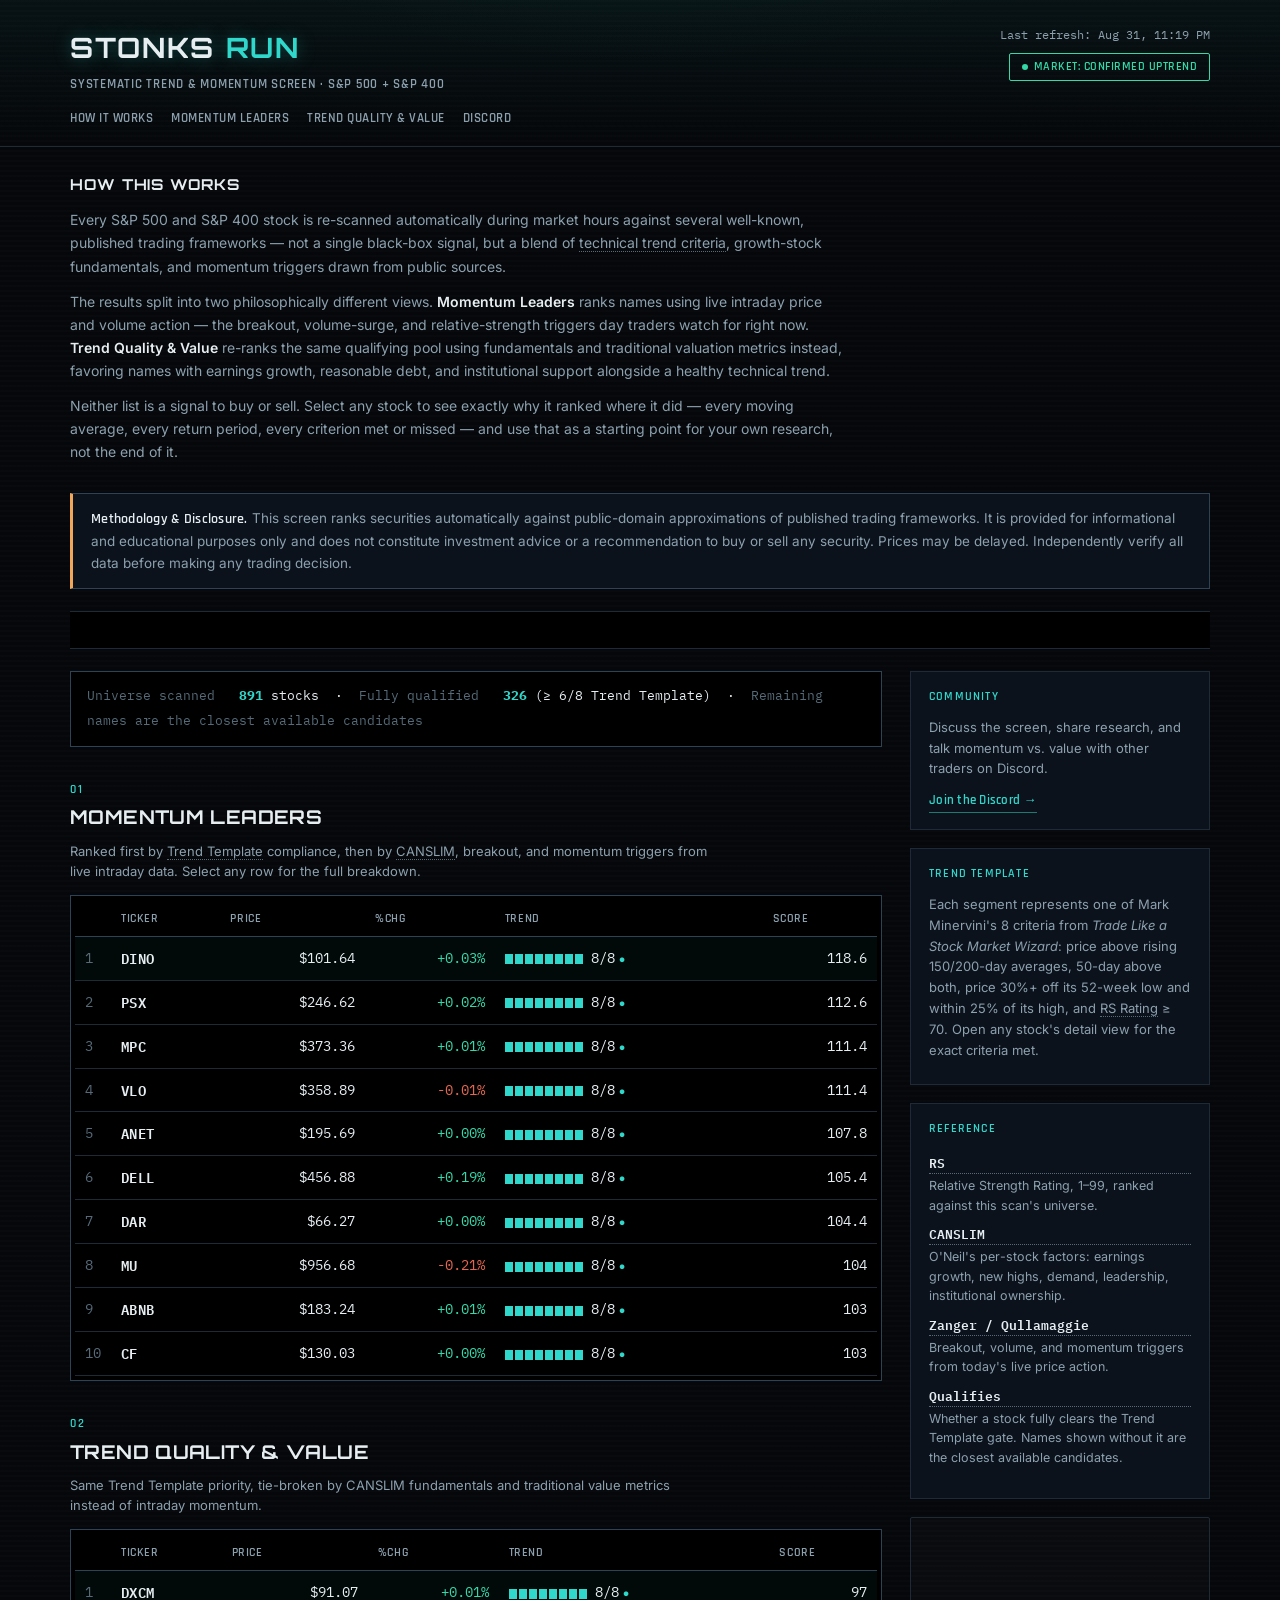
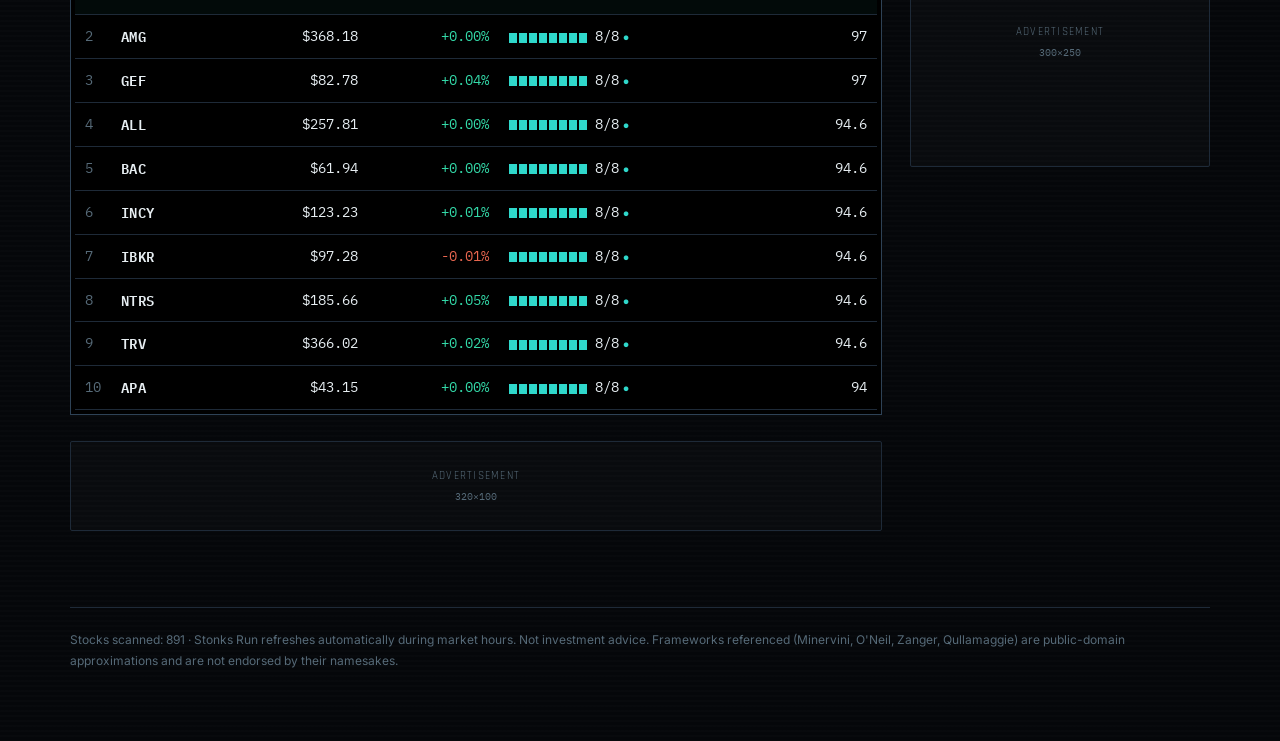
==== docs/index.html @ 8e867183 "Add Discord links, fix silent scan failures" ====
<!doctype html>
<html lang="en">
<head>
<meta charset="utf-8">
<meta name="viewport" content="width=device-width, initial-scale=1">
<title>Stonks Run -- Systematic Momentum &amp; Trend Screen</title>
<meta name="description" content="Stonks Run screens the S&P 500 and S&P 400 against Minervini's Trend Template, O'Neil's CANSLIM, and momentum criteria from Zanger and Qullamaggie, refreshed automatically during market hours.">
<link rel="preconnect" href="https://fonts.googleapis.com">
<link rel="preconnect" href="https://fonts.gstatic.com" crossorigin>
<link href="https://fonts.googleapis.com/css2?family=Orbitron:wght@500;700&family=Rajdhani:wght@500;600;700&family=IBM+Plex+Mono:wght@400;500;600&family=Inter:wght@400;500;600&display=swap" rel="stylesheet">
<script async src="https://pagead2.googlesyndication.com/pagead/js/adsbygoogle.js?client=ca-pub-2712411276486762"
     crossorigin="anonymous"></script>
<style>
  :root {
    --bg: #05070A;
    --bg-panel: #0B121C;
    --bg-inset: #000000;
    --hairline: #1E2A38;
    --hairline-bright: #2E4256;

    --teal: #2FD8CB;
    --teal-dim: #1B7A72;
    --amber: #F2A65A;
    --amber-dim: #8C5E2E;
    --magenta: #E8497A;

    --text: #E7EEF2;
    --text-dim: #8CA0AE;
    --text-faint: #566A78;

    --gain: #33D9A8;
    --loss: #E8664F;

    --font-display: 'Orbitron', sans-serif;
    --font-label: 'Rajdhani', sans-serif;
    --font-mono: 'IBM Plex Mono', 'Courier New', monospace;
    --font-body: 'Inter', -apple-system, sans-serif;
  }

  * { box-sizing: border-box; }
  body {
    margin: 0; padding: 0 0 60px;
    background:
      repeating-linear-gradient(180deg, rgba(255,255,255,0.012) 0 2px, transparent 2px 5px),
      radial-gradient(ellipse 900px 500px at 50% -10%, rgba(47,216,203,0.09), transparent 60%),
      var(--bg);
    color: var(--text);
    font-family: var(--font-body);
    font-size: 15px;
    line-height: 1.55;
  }
  a { color: var(--teal); }
  .wrap { max-width: 1180px; margin: 0 auto; padding: 0 20px; }

  /* ---------- tooltip system: hover OR keyboard focus ---------- */
  [data-tip] { cursor: help; position: relative; border-bottom: 1px dotted var(--text-faint); }
  [data-tip]:hover, [data-tip]:focus { outline: none; }
  [data-tip]:hover::after, [data-tip]:focus::after {
    content: attr(data-tip);
    position: absolute; bottom: calc(100% + 9px); left: 50%; transform: translateX(-50%);
    background: #000; border: 1px solid var(--teal); color: var(--text);
    padding: 9px 11px; font-family: var(--font-body); font-size: 12.5px; font-weight: 400;
    line-height: 1.45; white-space: normal; width: max-content; max-width: 250px;
    z-index: 80; box-shadow: 0 6px 18px rgba(0,0,0,0.55); text-align: left;
  }
  [data-tip]:hover::before, [data-tip]:focus::before {
    content: ""; position: absolute; bottom: calc(100% + 4px); left: 50%; transform: translateX(-50%);
    border: 5px solid transparent; border-top-color: var(--teal); z-index: 80;
  }
  th[data-tip] { text-decoration: none; }
  @media (max-width: 560px) {
    [data-tip]:hover::after, [data-tip]:focus::after { max-width: 200px; font-size: 12px; }
  }

  /* ---------- HUD corner-bracket panel utility ---------- */
  .bracket { position: relative; }
  .bracket::before, .bracket::after {
    content: ""; position: absolute; width: 10px; height: 10px;
    border-color: var(--teal); border-style: solid; opacity: 0.7;
  }
  .bracket::before { top: -1px; left: -1px; border-width: 1.5px 0 0 1.5px; }
  .bracket::after { top: -1px; right: -1px; border-width: 1.5px 1.5px 0 0; }

  /* ---------- masthead ---------- */
  header.masthead {
    border-bottom: 1px solid var(--hairline);
    background: linear-gradient(180deg, rgba(47,216,203,0.05), transparent);
    padding: 26px 0 18px;
  }
  .masthead-inner { display: flex; align-items: flex-start; justify-content: space-between; gap: 24px; flex-wrap: wrap; }
  .wordmark {
    font-family: var(--font-display); font-weight: 700; font-size: 28px;
    letter-spacing: 0.06em; color: var(--text); margin: 0; text-transform: uppercase;
    text-shadow: 0 0 18px rgba(47,216,203,0.35);
  }
  .wordmark span { color: var(--teal); }
  .tagline {
    font-family: var(--font-label); font-weight: 600; font-size: 12.5px; letter-spacing: 0.06em;
    text-transform: uppercase; color: var(--text-dim); margin-top: 6px;
  }
  .masthead-meta { text-align: right; font-family: var(--font-mono); font-size: 12px; color: var(--text-dim); }
  .status-pill {
    display: inline-flex; align-items: center; gap: 6px; margin-top: 8px; padding: 4px 12px;
    border-radius: 2px; font-family: var(--font-label); font-weight: 600;
    font-size: 12px; letter-spacing: 0.04em; text-transform: uppercase; border: 1px solid currentColor;
  }
  .status-pill .dot { width: 6px; height: 6px; border-radius: 50%; background: currentColor; }
  .status-up .dot { animation: pulse 2s ease-in-out infinite; }
  @keyframes pulse { 0%, 100% { opacity: 1; } 50% { opacity: 0.35; } }
  @media (prefers-reduced-motion: reduce) { .status-up .dot { animation: none; } }
  .status-up { color: var(--gain); }
  .status-mixed { color: var(--amber); }
  .status-down { color: var(--loss); }
  .status-unknown { color: var(--text-faint); }
  @media (max-width: 640px) { .masthead-inner { flex-direction: column; } .masthead-meta { text-align: left; } }

  /* ---------- in-page nav ---------- */
  .quicknav {
    display: flex; gap: 18px; flex-wrap: wrap; margin-top: 14px;
    font-family: var(--font-label); font-size: 12.5px; font-weight: 600;
    letter-spacing: 0.04em; text-transform: uppercase;
  }
  .quicknav a { color: var(--text-dim); text-decoration: none; }
  .quicknav a:hover { color: var(--teal); }

  /* ---------- intro / how-this-works ---------- */
  .intro { margin: 26px 0 30px; }
  .intro h2 {
    font-family: var(--font-display); font-weight: 700; font-size: 15px; letter-spacing: 0.06em;
    text-transform: uppercase; color: var(--text); margin: 0 0 12px;
  }
  .intro p { font-size: 14px; color: var(--text-dim); line-height: 1.65; margin: 0 0 12px; max-width: 780px; }
  .intro p:last-child { margin-bottom: 0; }
  .intro strong { color: var(--text); font-weight: 600; }

  /* ---------- disclosure notice ---------- */
  .notice {
    border: 1px solid var(--hairline-bright); border-left: 3px solid var(--amber);
    background: var(--bg-panel); padding: 14px 18px; margin: 22px 0;
    font-size: 13.5px; color: var(--text-dim); line-height: 1.6;
  }
  .notice strong { color: var(--text); font-family: var(--font-label); font-weight: 600; letter-spacing: 0.02em; }

  /* ---------- market ticker strip ---------- */
  .ticker-strip {
    background: var(--bg-inset); border-top: 1px solid var(--hairline); border-bottom: 1px solid var(--hairline);
    font-family: var(--font-mono); font-size: 13px; color: var(--text-dim);
    padding: 8px 0; overflow: hidden; white-space: nowrap; margin-bottom: 22px;
  }
  .ticker-strip .tt-track { display: inline-block; padding-left: 100%; animation: tt-scroll 36s linear infinite; }
  @keyframes tt-scroll { from { transform: translateX(0); } to { transform: translateX(-100%); } }
  @media (prefers-reduced-motion: reduce) { .ticker-strip .tt-track { animation: none; padding-left: 20px; } }

  /* ---------- ad slots: subdued, AdSense-friendly ---------- */
  .ad-slot {
    border: 1px solid var(--hairline); border-radius: 2px;
    background: rgba(255,255,255,0.015);
    display: flex; align-items: center; justify-content: center; flex-direction: column;
    font-family: var(--font-label); font-size: 10.5px; letter-spacing: 0.12em; text-transform: uppercase;
    color: var(--text-faint); margin: 0 auto;
  }
  .ad-slot span.dim { font-family: var(--font-mono); font-size: 10px; margin-top: 5px; letter-spacing: 0; text-transform: none; }
  .ad-leaderboard { width: 100%; max-width: 728px; height: 90px; margin: 0 auto 22px; }
  .ad-inline { width: 100%; height: 90px; margin: 26px 0; }
  .ad-rect { width: 100%; max-width: 300px; height: 250px; margin: 0 auto; }

  /* ---------- layout ---------- */
  .layout { display: grid; grid-template-columns: 1fr 300px; gap: 28px; padding-bottom: 50px; align-items: start; }
  @media (max-width: 880px) { .layout { grid-template-columns: 1fr; } }
  aside.rail { display: flex; flex-direction: column; gap: 18px; }
  @media (max-width: 880px) { aside.rail { flex-direction: row; flex-wrap: wrap; } aside.rail > * { flex: 1 1 260px; } }

  /* ---------- scan summary readout ---------- */
  #scan-summary {
    background: var(--bg-inset); border: 1px solid var(--hairline-bright);
    color: var(--text); font-family: var(--font-mono); font-size: 13px; line-height: 1.9;
    padding: 12px 16px; margin-bottom: 8px;
  }
  #scan-summary strong { color: var(--teal); }
  #scan-summary .label { color: var(--text-faint); }

  /* ---------- section headers ---------- */
  .section-head { margin: 34px 0 4px; }
  .section-eyebrow {
    font-family: var(--font-label); font-size: 12px; font-weight: 600; letter-spacing: 0.14em;
    color: var(--teal); text-transform: uppercase; margin: 0 0 4px;
  }
  .section-title {
    font-family: var(--font-display); font-weight: 700; font-size: 19px; margin: 0;
    letter-spacing: 0.02em; text-transform: uppercase;
  }
  .section-sub { font-size: 13px; color: var(--text-dim); margin: 8px 0 0; max-width: 640px; }

  /* ---------- data table ---------- */
  .term-screen {
    background: var(--bg-inset); border: 1px solid var(--hairline-bright);
    padding: 4px; margin-top: 14px; overflow-x: auto;
  }
  table.ledger { width: 100%; border-collapse: collapse; font-family: var(--font-mono); font-size: 13.5px; color: var(--text); min-width: 440px; }
  table.ledger thead th {
    text-align: left; font-family: var(--font-label); font-weight: 600; font-size: 11.5px; text-transform: uppercase;
    letter-spacing: 0.05em; color: var(--text-dim); border-bottom: 1px solid var(--hairline-bright);
    padding: 10px 10px 8px;
  }
  table.ledger thead th[data-tip] { border-bottom-color: var(--hairline-bright); }
  table.ledger tbody tr { border-bottom: 1px solid var(--hairline); cursor: pointer; }
  table.ledger tbody tr:hover, table.ledger tbody tr:focus-visible { background: rgba(47,216,203,0.06); }
  table.ledger tbody tr[data-idx="0"] { background: rgba(47,216,203,0.045); }
  table.ledger td { padding: 11px 10px; }
  td.num, th.num { text-align: right; }
  td.rank { color: var(--text-faint); width: 24px; }
  td.ticker { font-weight: 600; color: var(--text); letter-spacing: 0.02em; }
  .chg-pos { color: var(--gain); }
  .chg-neg { color: var(--loss); }
  .qual-flag { color: var(--teal); font-size: 11px; margin-left: 4px; }
  @media (max-width: 600px) {
    table.ledger { font-size: 12.5px; min-width: 0; }
    table.ledger td { padding: 9px 6px; }
    table.ledger thead th { font-size: 10px; padding: 8px 6px 6px; }
  }

  /* Trend Template indicator -> segmented bar */
  .trend-bar { display: inline-flex; gap: 2px; vertical-align: middle; }
  .seg { width: 8px; height: 10px; background: var(--hairline-bright); }
  .seg.on { background: var(--teal); }

  .state-msg {
    padding: 34px 16px; text-align: center; color: var(--text-dim);
    font-family: var(--font-mono); font-size: 13.5px;
  }
  .state-msg strong { display: block; color: var(--text); font-family: var(--font-label); font-size: 15px; margin-bottom: 8px; letter-spacing: 0.04em; text-transform: uppercase; }

  /* ---------- rail cards ---------- */
  .rail-card { background: var(--bg-panel); border: 1px solid var(--hairline); padding: 16px 18px; }
  .rail-card h3 {
    font-family: var(--font-label); font-size: 12px; font-weight: 600; letter-spacing: 0.1em;
    text-transform: uppercase; margin: 0 0 10px; color: var(--teal);
  }
  .rail-card p { font-size: 13px; margin: 0 0 8px; line-height: 1.6; color: var(--text-dim); }
  .discord-link {
    display: inline-block; font-family: var(--font-label); font-weight: 600; font-size: 13px;
    letter-spacing: 0.02em; color: var(--teal); text-decoration: none;
    border-bottom: 1px solid var(--teal-dim); padding-bottom: 2px;
  }
  .discord-link:hover { border-bottom-color: var(--teal); }
  .glossary dt { font-family: var(--font-mono); font-weight: 600; font-size: 12.5px; margin-top: 10px; color: var(--text); }
  .glossary dd { margin: 2px 0 0; font-size: 12.5px; color: var(--text-dim); }

  footer {
    border-top: 1px solid var(--hairline); padding: 22px 0 10px;
    font-size: 12px; color: var(--text-faint); line-height: 1.7;
  }

  /* ---------- drill-down detail modal ---------- */
  .modal-overlay {
    position: fixed; inset: 0; background: rgba(2,3,6,0.85);
    display: flex; align-items: center; justify-content: center;
    padding: 16px; z-index: 200;
  }
  .modal-overlay[hidden] { display: none; }
  .modal-box {
    background: var(--bg-panel); border: 1px solid var(--teal);
    max-width: 600px; width: 100%; max-height: 88vh; overflow-y: auto;
    padding: 22px; position: relative; box-shadow: 0 0 40px rgba(47,216,203,0.14);
  }
  @media (max-width: 560px) { .modal-box { max-height: 92vh; padding: 18px 15px; } }
  .modal-close {
    position: absolute; top: 12px; right: 12px; width: 30px; height: 30px;
    background: transparent; color: var(--text-dim); border: 1px solid var(--hairline-bright);
    font-family: var(--font-mono); font-size: 14px; cursor: pointer; line-height: 1;
  }
  .modal-close:hover { color: var(--teal); border-color: var(--teal); }
  .modal-ticker { font-family: var(--font-display); font-weight: 700; font-size: 24px; letter-spacing: 0.03em; margin: 0 0 6px; padding-right: 40px; }
  .modal-price-row { font-family: var(--font-mono); font-size: 16px; margin-bottom: 4px; }
  .modal-score-row { font-family: var(--font-mono); font-size: 12.5px; color: var(--text-dim); margin-bottom: 6px; }
  .modal-group-title {
    font-family: var(--font-label); font-size: 13px; font-weight: 700; color: var(--text);
    text-transform: uppercase; letter-spacing: 0.06em; margin: 22px 0 4px;
    padding-bottom: 6px; border-bottom: 1px solid var(--teal);
  }
  .modal-group-title:first-of-type { margin-top: 14px; }
  .modal-group-sub { font-size: 12px; color: var(--text-faint); margin: 0 0 10px; }
  .modal-subsection-title {
    font-family: var(--font-label); font-size: 11px; font-weight: 600; color: var(--text-dim);
    text-transform: uppercase; letter-spacing: 0.06em; margin: 12px 0 6px;
  }
  .modal-subsection-title:first-of-type { margin-top: 2px; }

  /* 52-week range visual */
  .range-wrap { margin: 6px 0 14px; }
  .range-track { position: relative; height: 6px; background: var(--hairline-bright); border-radius: 3px; }
  .range-fill { position: absolute; left: 0; top: 0; bottom: 0; background: var(--teal-dim); border-radius: 3px; }
  .range-marker {
    position: absolute; top: 50%; width: 10px; height: 10px; border-radius: 50%;
    background: var(--teal); border: 2px solid var(--bg-panel); transform: translate(-50%, -50%);
    box-shadow: 0 0 6px var(--teal);
  }
  .range-labels { display: flex; justify-content: space-between; font-family: var(--font-mono); font-size: 11px; color: var(--text-faint); margin-top: 6px; }
  .range-labels strong { color: var(--text-dim); font-weight: 500; }

  .metric-grid {
    display: grid; grid-template-columns: repeat(3, 1fr); gap: 1px;
    background: var(--hairline); border: 1px solid var(--hairline);
  }
  @media (max-width: 480px) { .metric-grid { grid-template-columns: repeat(2, 1fr); } }
  .metric-cell { background: var(--bg-inset); padding: 8px 10px; }
  .metric-cell .m-label { font-family: var(--font-label); font-size: 10px; letter-spacing: 0.04em; text-transform: uppercase; color: var(--text-faint); }
  .metric-cell .m-value { font-family: var(--font-mono); font-size: 13.5px; color: var(--text); margin-top: 2px; }

  .checklist { list-style: none; margin: 0; padding: 0; }
  .checklist li { padding: 6px 0; font-size: 13.5px; display: flex; gap: 9px; align-items: flex-start; border-bottom: 1px solid var(--hairline); }
  .checklist li:last-child { border-bottom: none; }
  .check-yes { color: var(--gain); font-family: var(--font-mono); }
  .check-no { color: var(--text-faint); font-family: var(--font-mono); }
  .checklist li.unmet { color: var(--text-faint); }

  .signal-list { list-style: none; margin: 0; padding: 0; }
  .signal-list li { padding: 5px 0 5px 16px; font-size: 13px; position: relative; color: var(--text); }
  .signal-list li::before { content: "\2014"; position: absolute; left: 0; color: var(--teal); }
  .signal-empty { font-size: 12.5px; color: var(--text-faint); font-style: italic; padding: 4px 0; }
  .signal-block + .signal-block { margin-top: 12px; }
  .signal-block-head { font-family: var(--font-mono); font-size: 12px; font-weight: 600; color: var(--text-dim); margin-bottom: 4px; }

  :focus-visible { outline: 2px solid var(--teal); outline-offset: 2px; }
  @media (prefers-reduced-motion: reduce) { * { animation: none !important; } }
</style>
</head>
<body>

<header class="masthead">
  <div class="wrap masthead-inner">
    <div>
      <p class="wordmark">Stonks<span> Run</span></p>
      <p class="tagline">Systematic Trend &amp; Momentum Screen &middot; S&amp;P 500 + S&amp;P 400</p>
      <nav class="quicknav">
        <a href="#how-it-works">How It Works</a>
        <a href="#momentum">Momentum Leaders</a>
        <a href="#value">Trend Quality &amp; Value</a>
        <a href="https://discord.gg/7vAfMWxgN" target="_blank" rel="noopener noreferrer">Discord</a>
      </nav>
    </div>
    <div class="masthead-meta">
      <div>Last refresh: <span id="updated-at">&mdash;</span></div>
      <div id="market-status" class="status-pill status-unknown"><span class="dot"></span> Market: Loading</div>
    </div>
  </div>
</header>

<div class="wrap">
  <section class="intro" id="how-it-works">
    <h2>How This Works</h2>
    <p>Every S&amp;P 500 and S&amp;P 400 stock is re-scanned automatically during market hours against several well-known, published trading frameworks &mdash; not a single black-box signal, but a blend of <span data-tip="Mark Minervini's 8-point technical checklist for a confirmed uptrend, from Trade Like a Stock Market Wizard." tabindex="0">technical trend criteria</span>, growth-stock fundamentals, and momentum triggers drawn from public sources.</p>
    <p>The results split into two philosophically different views. <strong>Momentum Leaders</strong> ranks names using live intraday price and volume action &mdash; the breakout, volume-surge, and relative-strength triggers day traders watch for right now. <strong>Trend Quality &amp; Value</strong> re-ranks the same qualifying pool using fundamentals and traditional valuation metrics instead, favoring names with earnings growth, reasonable debt, and institutional support alongside a healthy technical trend.</p>
    <p>Neither list is a signal to buy or sell. Select any stock to see exactly why it ranked where it did &mdash; every moving average, every return period, every criterion met or missed &mdash; and use that as a starting point for your own research, not the end of it.</p>
  </section>

  <div class="notice">
    <strong>Methodology &amp; Disclosure.</strong> This screen ranks securities automatically against public-domain approximations of published trading frameworks. It is provided for informational and educational purposes only and does not constitute investment advice or a recommendation to buy or sell any security. Prices may be delayed. Independently verify all data before making any trading decision.
  </div>

  <div class="ticker-strip">
    <div class="tt-track" id="ticker-track">LOADING FEED&hellip;</div>
  </div>

  <div class="layout">
    <main>

      <div id="scan-summary"></div>

      <div class="section-head" id="momentum">
        <p class="section-eyebrow">01</p>
        <h2 class="section-title">Momentum Leaders</h2>
        <p class="section-sub">Ranked first by <span data-tip="How many of Minervini's 8 Trend Template criteria this stock currently meets, out of 8." tabindex="0">Trend Template</span> compliance, then by <span data-tip="O'Neil's growth framework: Current & Annual earnings growth, New highs, Supply/demand, Leadership, Institutional sponsorship, Market direction." tabindex="0">CANSLIM</span>, breakout, and momentum triggers from live intraday data. Select any row for the full breakdown.</p>
      </div>
      <div class="term-screen"><div id="section1-mount"></div></div>

      <div class="section-head" id="value">
        <p class="section-eyebrow">02</p>
        <h2 class="section-title">Trend Quality &amp; Value</h2>
        <p class="section-sub">Same Trend Template priority, tie-broken by CANSLIM fundamentals and traditional value metrics instead of intraday momentum.</p>
      </div>
      <div class="term-screen"><div id="section2-mount"></div></div>

      <div class="ad-slot ad-inline" aria-label="Advertisement placeholder">
        ADVERTISEMENT <span class="dim">320&times;100</span>
      </div>

    </main>

    <aside class="rail">
      <div class="rail-card">
        <h3>Community</h3>
        <p>Discuss the screen, share research, and talk momentum vs. value with other traders on Discord.</p>
        <a href="https://discord.gg/7vAfMWxgN" target="_blank" rel="noopener noreferrer" class="discord-link">Join the Discord &rarr;</a>
      </div>

      <div class="rail-card">
        <h3>Trend Template</h3>
        <p>Each segment represents one of Mark Minervini's 8 criteria from <em>Trade Like a Stock Market Wizard</em>: price above rising 150/200-day averages, 50-day above both, price 30%+ off its 52-week low and within 25% of its high, and <span data-tip="Ranks this stock's price performance against every other stock in the scan, 1 (worst) to 99 (best)." tabindex="0">RS Rating</span> &ge; 70. Open any stock's detail view for the exact criteria met.</p>
      </div>

      <div class="rail-card glossary">
        <h3>Reference</h3>
        <dl>
          <dt data-tip="Ranks this stock's price performance against every other stock in the scan, 1 (worst) to 99 (best)." tabindex="0">RS</dt><dd>Relative Strength Rating, 1&ndash;99, ranked against this scan's universe.</dd>
          <dt data-tip="O'Neil's growth framework: Current & Annual earnings growth, New highs, Supply/demand, Leadership, Institutional sponsorship, Market direction." tabindex="0">CANSLIM</dt><dd>O'Neil's per-stock factors: earnings growth, new highs, demand, leadership, institutional ownership.</dd>
          <dt data-tip="Zanger: buying stocks breaking to new highs on unusually heavy volume. Qullamaggie: strong relative strength, tight consolidation, and breakouts or gap-up 'episodic pivots.'" tabindex="0">Zanger / Qullamaggie</dt><dd>Breakout, volume, and momentum triggers from today's live price action.</dd>
          <dt data-tip="Whether this stock fully clears the Trend Template gate. Stocks without it are the closest available matches, not confirmed setups." tabindex="0">Qualifies</dt><dd>Whether a stock fully clears the Trend Template gate. Names shown without it are the closest available candidates.</dd>
        </dl>
      </div>

      <div class="ad-slot ad-rect" aria-label="Advertisement placeholder">
        ADVERTISEMENT <span class="dim">300&times;250</span>
      </div>
    </aside>
  </div>

  <footer>
    <span id="footer-counter">Stocks scanned: &mdash;</span> &middot; Stonks Run refreshes automatically during market hours.
    Not investment advice. Frameworks referenced (Minervini, O'Neil, Zanger, Qullamaggie) are public-domain approximations and are not endorsed by their namesakes.
  </footer>
</div>

<div class="modal-overlay" id="detail-modal" hidden>
  <div class="modal-box" role="dialog" aria-modal="true" aria-labelledby="modal-ticker">
    <button class="modal-close" id="modal-close-btn" aria-label="Close details">&times;</button>
    <div id="modal-content"></div>
  </div>
</div>

<script>
const DATA_URL = 'data/latest.json';
const REFRESH_MS = 5 * 60 * 1000; // poll for fresh data every 5 minutes

const TIP = {
  rs: "Ranks this stock's price performance against every other stock in the scan, 1 (worst) to 99 (best).",
  trend: "How many of Minervini's 8 Trend Template criteria this stock currently meets, out of 8.",
  score: "Composite ranking score, weighted heavily toward Trend Template compliance, with other frameworks breaking ties.",
  qualifies: "Whether this stock fully clears the Trend Template gate. Unqualified names are the closest available matches.",
  chg: "Price change since the prior session's close, as of this scan.",
  sma50: "Average closing price over the trailing 50 trading days.",
  sma150: "Average closing price over the trailing 150 trading days.",
  sma200: "Average closing price over the trailing 200 trading days.",
  adr: "Average daily high-to-low range over the past 20 sessions, as a % of price. Higher means more volatile.",
  ret3m: "Total price return over the trailing 3 months.",
  ret6m: "Total price return over the trailing 6 months.",
  ret12m: "Total price return over the trailing 12 months.",
  avgvol: "Average daily trading volume (shares) over the past 50 sessions.",
  avgdollarvol: "Average daily dollar volume over the past 20 sessions -- a common liquidity filter.",
  breakout50: "Highest price over the prior 50 sessions. A move above this level on volume is a classic breakout.",
  pe: "Price-to-earnings ratio using trailing twelve months of earnings.",
  peg: "P/E divided by expected earnings growth. Near or below 1 is often read as reasonably priced relative to growth.",
  margin: "Net income as a percentage of revenue.",
  debtEquity: "Total debt relative to shareholder equity -- a measure of financial leverage.",
  epsQtr: "Year-over-year quarterly earnings-per-share growth.",
  epsAnn: "Year-over-year annual earnings-per-share growth.",
  inst: "Percentage of shares held by institutions. CANSLIM treats rising institutional ownership as a demand signal.",
};
function tipAttr(key) {
  const t = TIP[key];
  return t ? ' data-tip="' + t.replace(/"/g, '&quot;') + '" tabindex="0"' : '';
}

function fmtPct(v) {
  if (v === null || v === undefined) return '—';
  return (v >= 0 ? '+' : '') + v.toFixed(2) + '%';
}
function fmtNum(v, digits) {
  if (v === null || v === undefined) return '—';
  return Number(v).toLocaleString(undefined, { maximumFractionDigits: digits ?? 2 });
}
function fmtMoney(v) {
  if (v === null || v === undefined) return '—';
  return '$' + fmtNum(v, 2);
}
function fmtVol(v) {
  if (v === null || v === undefined) return '—';
  if (v >= 1e9) return (v / 1e9).toFixed(2) + 'B';
  if (v >= 1e6) return (v / 1e6).toFixed(2) + 'M';
  if (v >= 1e3) return (v / 1e3).toFixed(1) + 'K';
  return String(Math.round(v));
}

function trendBarHtml(n) {
  let out = '<span class="trend-bar" aria-label="' + n + ' of 8 Trend Template criteria met">';
  for (let i = 0; i < 8; i++) out += '<span class="seg' + (i < n ? ' on' : '') + '"></span>';
  return out + '</span>';
}

function statusClass(status) {
  if (!status) return 'status-unknown';
  if (status.includes('CONFIRMED UPTREND')) return 'status-up';
  if (status.includes('UNDER PRESSURE')) return 'status-down';
  if (status.includes('MIXED')) return 'status-mixed';
  return 'status-unknown';
}

/* ---------- 52-week range visual ---------- */
function rangeBarHtml(price, low, high) {
  if (price == null || low == null || high == null || high <= low) return '';
  let pct = ((price - low) / (high - low)) * 100;
  pct = Math.max(0, Math.min(100, pct));
  return '<div class="range-wrap">' +
    '<div class="range-track"><div class="range-fill" style="width:' + pct.toFixed(1) + '%"></div>' +
    '<div class="range-marker" style="left:' + pct.toFixed(1) + '%"></div></div>' +
    '<div class="range-labels"><span>52W Low <strong>' + fmtMoney(low) + '</strong></span>' +
    '<span>52W High <strong>' + fmtMoney(high) + '</strong></span></div></div>';
}

/* ---------- drill-down detail modal ---------- */
function signalSection(title, items) {
  let html = '<div class="signal-block"><div class="signal-block-head">' + title + '</div>';
  if (!items || items.length === 0) {
    html += '<p class="signal-empty">No signals triggered.</p>';
  } else {
    html += '<ul class="signal-list">' + items.map(s => '<li>' + s + '</li>').join('') + '</ul>';
  }
  return html + '</div>';
}

function metricCell(labelKey, labelText, value) {
  return '<div class="metric-cell"><div class="m-label"' + tipAttr(labelKey) + '>' + labelText + '</div><div class="m-value">' + value + '</div></div>';
}

function metricsGridHtml(m, price) {
  if (!m) return '';
  let html = '<div class="modal-group-title">Technicals</div>';

  html += '<div class="modal-subsection-title">Price &amp; Trend</div>';
  html += rangeBarHtml(price, m.wk52_low, m.wk52_high);
  const trendCells = [
    metricCell('sma50', '50-Day Avg', fmtMoney(m.sma50)),
    metricCell('sma150', '150-Day Avg', fmtMoney(m.sma150)),
    metricCell('sma200', '200-Day Avg', fmtMoney(m.sma200)),
  ];
  html += '<div class="metric-grid">' + trendCells.join('') + '</div>';

  html += '<div class="modal-subsection-title">Volatility &amp; Liquidity</div>';
  const volCells = [
    metricCell('adr', 'ADR (20d)', m.adr20_pct != null ? fmtNum(m.adr20_pct, 2) + '%' : '—'),
    metricCell('avgvol', 'Avg Vol (50d)', fmtVol(m.avg_vol50)),
    metricCell('avgdollarvol', 'Avg $ Vol (20d)', m.avg_dollar_vol20 != null ? fmtVol(m.avg_dollar_vol20) : '—'),
  ];
  html += '<div class="metric-grid">' + volCells.join('') + '</div>';

  html += '<div class="modal-subsection-title">Momentum</div>';
  const momCells = [
    metricCell('ret3m', '3-Mo Return', fmtPct(m.ret_3m_pct)),
    metricCell('ret6m', '6-Mo Return', fmtPct(m.ret_6m_pct)),
    metricCell('ret12m', '12-Mo Return', fmtPct(m.ret_12m_pct)),
    metricCell('breakout50', '50d Breakout Lvl', fmtMoney(m.prior_50d_high)),
  ];
  html += '<div class="metric-grid">' + momCells.join('') + '</div>';

  const fundCells = [];
  if (m.trailing_pe != null) fundCells.push(metricCell('pe', 'P/E (TTM)', fmtNum(m.trailing_pe, 1)));
  if (m.peg_ratio != null) fundCells.push(metricCell('peg', 'PEG Ratio', fmtNum(m.peg_ratio, 2)));
  if (m.profit_margin_pct != null) fundCells.push(metricCell('margin', 'Profit Margin', fmtNum(m.profit_margin_pct, 1) + '%'));
  if (m.debt_to_equity != null) fundCells.push(metricCell('debtEquity', 'Debt/Equity', fmtNum(m.debt_to_equity, 1)));
  if (m.eps_qtr_growth_pct != null) fundCells.push(metricCell('epsQtr', 'EPS Qtr Growth', fmtPct(m.eps_qtr_growth_pct)));
  if (m.eps_ann_growth_pct != null) fundCells.push(metricCell('epsAnn', 'EPS Ann Growth', fmtPct(m.eps_ann_growth_pct)));
  if (m.institutional_pct != null) fundCells.push(metricCell('inst', 'Institutional', fmtNum(m.institutional_pct, 1) + '%'));

  if (fundCells.length > 0) {
    html += '<div class="modal-group-title">Fundamentals</div>' +
      '<div class="modal-group-sub">Traditional valuation and quality metrics, where available.</div>' +
      '<div class="metric-grid">' + fundCells.join('') + '</div>';
  }
  return html;
}

function openDetailModal(r) {
  const chgClass = (r.pct_chg ?? 0) >= 0 ? 'chg-pos' : 'chg-neg';
  const checklist = (r.trend_criteria || []).map(([label, met]) =>
    '<li class="' + (met ? '' : 'unmet') + '"><span class="' + (met ? 'check-yes' : 'check-no') + '">' +
    (met ? '[X]' : '[ ]') + '</span> ' + label + '</li>'
  ).join('');

  const m = r.metrics || {};
  const metricsHtml = metricsGridHtml(m, r.price);

  const html =
    '<h2 class="modal-ticker" id="modal-ticker">' + r.ticker + '</h2>' +
    '<div class="modal-price-row">' + fmtMoney(r.price) + ' &nbsp; <span class="' + chgClass + '"' + tipAttr('chg') + '>' + fmtPct(r.pct_chg) + '</span></div>' +
    '<div class="modal-score-row">Composite score<span' + tipAttr('score') + '> ' + r.score + '</span> &middot; RS<span' + tipAttr('rs') + '> ' + (r.rs ?? '—') + '</span> &middot; Trend<span' + tipAttr('trend') + '> ' + r.trend + '</span>' +
    ' &middot; Qualifies<span' + tipAttr('qualifies') + '>: ' + (r.qualifies ? 'Yes' : 'No') + '</span></div>' +
    metricsHtml +
    '<div class="modal-group-title">Trend Template Checklist</div>' +
    '<div class="modal-group-sub">' + r.trend + ' of Minervini\'s 8 criteria currently met.</div>' +
    '<ul class="checklist">' + checklist + '</ul>' +
    '<div class="modal-group-title">Triggered Signals</div>' +
    '<div class="modal-group-sub">Framework-specific triggers from today\'s data. Empty sections mean no signal fired -- not necessarily a negative.</div>' +
    signalSection('CANSLIM (' + r.canslim + ')', r.signals && r.signals.canslim) +
    signalSection('Zanger (' + r.zanger + ')', r.signals && r.signals.zanger) +
    signalSection('Qullamaggie (' + r.qullamaggie + ')', r.signals && r.signals.qullamaggie) +
    signalSection('Value (' + r.value + ')', r.signals && r.signals.value);

  document.getElementById('modal-content').innerHTML = html;
  const overlay = document.getElementById('detail-modal');
  overlay.hidden = false;
  document.getElementById('modal-close-btn').focus();
}

function closeDetailModal() {
  document.getElementById('detail-modal').hidden = true;
}

document.getElementById('modal-close-btn').addEventListener('click', closeDetailModal);
document.getElementById('detail-modal').addEventListener('click', (e) => {
  if (e.target.id === 'detail-modal') closeDetailModal();
});
document.addEventListener('keydown', (e) => {
  if (e.key === 'Escape') closeDetailModal();
});

/* ---------- list rendering ---------- */
function renderTable(mountId, rows, scoreLabel) {
  const mount = document.getElementById(mountId);
  if (!rows || rows.length === 0) {
    mount.innerHTML = '<div class="state-msg"><strong>No Data</strong>The first scheduled scan will populate this automatically.</div>';
    return;
  }
  let html = '<table class="ledger"><thead><tr>' +
    '<th></th><th>Ticker</th><th class="num">Price</th>' +
    '<th class="num"' + tipAttr('chg') + '>%Chg</th>' +
    '<th' + tipAttr('trend') + '>Trend</th>' +
    '<th class="num"' + tipAttr('score') + '>' + scoreLabel + '</th>' +
    '</tr></thead><tbody>';

  rows.forEach((r, i) => {
    const chgClass = (r.pct_chg ?? 0) >= 0 ? 'chg-pos' : 'chg-neg';
    const qualFlag = r.qualifies ? '<span class="qual-flag" title="Fully qualifies">&#9679;</span>' : '';
    html += '<tr class="data-row" data-idx="' + i + '" tabindex="0">' +
      '<td class="rank">' + (i + 1) + '</td>' +
      '<td class="ticker">' + r.ticker + '</td>' +
      '<td class="num">' + fmtMoney(r.price) + '</td>' +
      '<td class="num ' + chgClass + '">' + fmtPct(r.pct_chg) + '</td>' +
      '<td>' + trendBarHtml(r.trend_n) + ' ' + r.trend + qualFlag + '</td>' +
      '<td class="num">' + r.score + '</td>' +
      '</tr>';
  });
  html += '</tbody></table>';
  mount.innerHTML = html;

  mount.querySelectorAll('tr.data-row').forEach((rowEl, i) => {
    const openThis = () => openDetailModal(rows[i]);
    rowEl.addEventListener('click', openThis);
    rowEl.addEventListener('keydown', (e) => { if (e.key === 'Enter' || e.key === ' ') { e.preventDefault(); openThis(); } });
  });
}

function updateTicker(data) {
  const track = document.getElementById('ticker-track');
  const all = [...(data.section1 || []), ...(data.section2 || [])];
  if (all.length === 0) { track.textContent = 'No scan data yet.'; return; }
  const parts = all.map(r => r.ticker + ' ' + fmtPct(r.pct_chg));
  track.textContent = parts.join('     \u2022     ') + '     \u2022     ';
}

function updateStatus(status) {
  const pill = document.getElementById('market-status');
  const cls = statusClass(status);
  const labels = {
    'status-up': 'Market: Confirmed Uptrend',
    'status-down': 'Market: Under Pressure',
    'status-mixed': 'Market: Mixed',
    'status-unknown': 'Market: Unavailable',
  };
  pill.innerHTML = '<span class="dot"></span> ' + labels[cls];
  pill.className = 'status-pill ' + cls;
}

async function loadData() {
  try {
    const res = await fetch(DATA_URL, { cache: 'no-store' });
    if (!res.ok) throw new Error('no data file yet');
    const data = await res.json();

    const updated = new Date(data.generated_at);
    document.getElementById('updated-at').textContent = isNaN(updated) ? data.generated_at :
      updated.toLocaleString(undefined, { month: 'short', day: 'numeric', hour: 'numeric', minute: '2-digit' });

    updateStatus(data.market_status);

    document.getElementById('scan-summary').innerHTML =
      '<span class="label">Universe scanned</span> &nbsp; <strong>' + data.total_scored + '</strong> stocks &nbsp;&middot;&nbsp; ' +
      '<span class="label">Fully qualified</span> &nbsp; <strong>' + data.qualifying_count + '</strong> (&ge; ' +
      data.min_trend_needed + '/8 Trend Template) &nbsp;&middot;&nbsp; ' +
      '<span class="label">Remaining names are the closest available candidates</span>';

    document.getElementById('footer-counter').textContent = 'Stocks scanned: ' + data.total_scored;

    updateTicker(data);
    renderTable('section1-mount', data.section1, 'Score');
    renderTable('section2-mount', data.section2, 'Score');
  } catch (e) {
    updateStatus(null);
    document.getElementById('scan-summary').innerHTML = '<span class="label">Awaiting first scan&hellip;</span>';
    document.getElementById('ticker-track').textContent = 'No scan data yet.';
    ['section1-mount', 'section2-mount'].forEach(id => {
      document.getElementById(id).innerHTML =
        '<div class="state-msg"><strong>No Data</strong>This dashboard reads data/latest.json, written by the scheduled scan. Run it once (see README) to populate this page.</div>';
    });
  }
}

loadData();
setInterval(loadData, REFRESH_MS);
</script>

</body>
</html>
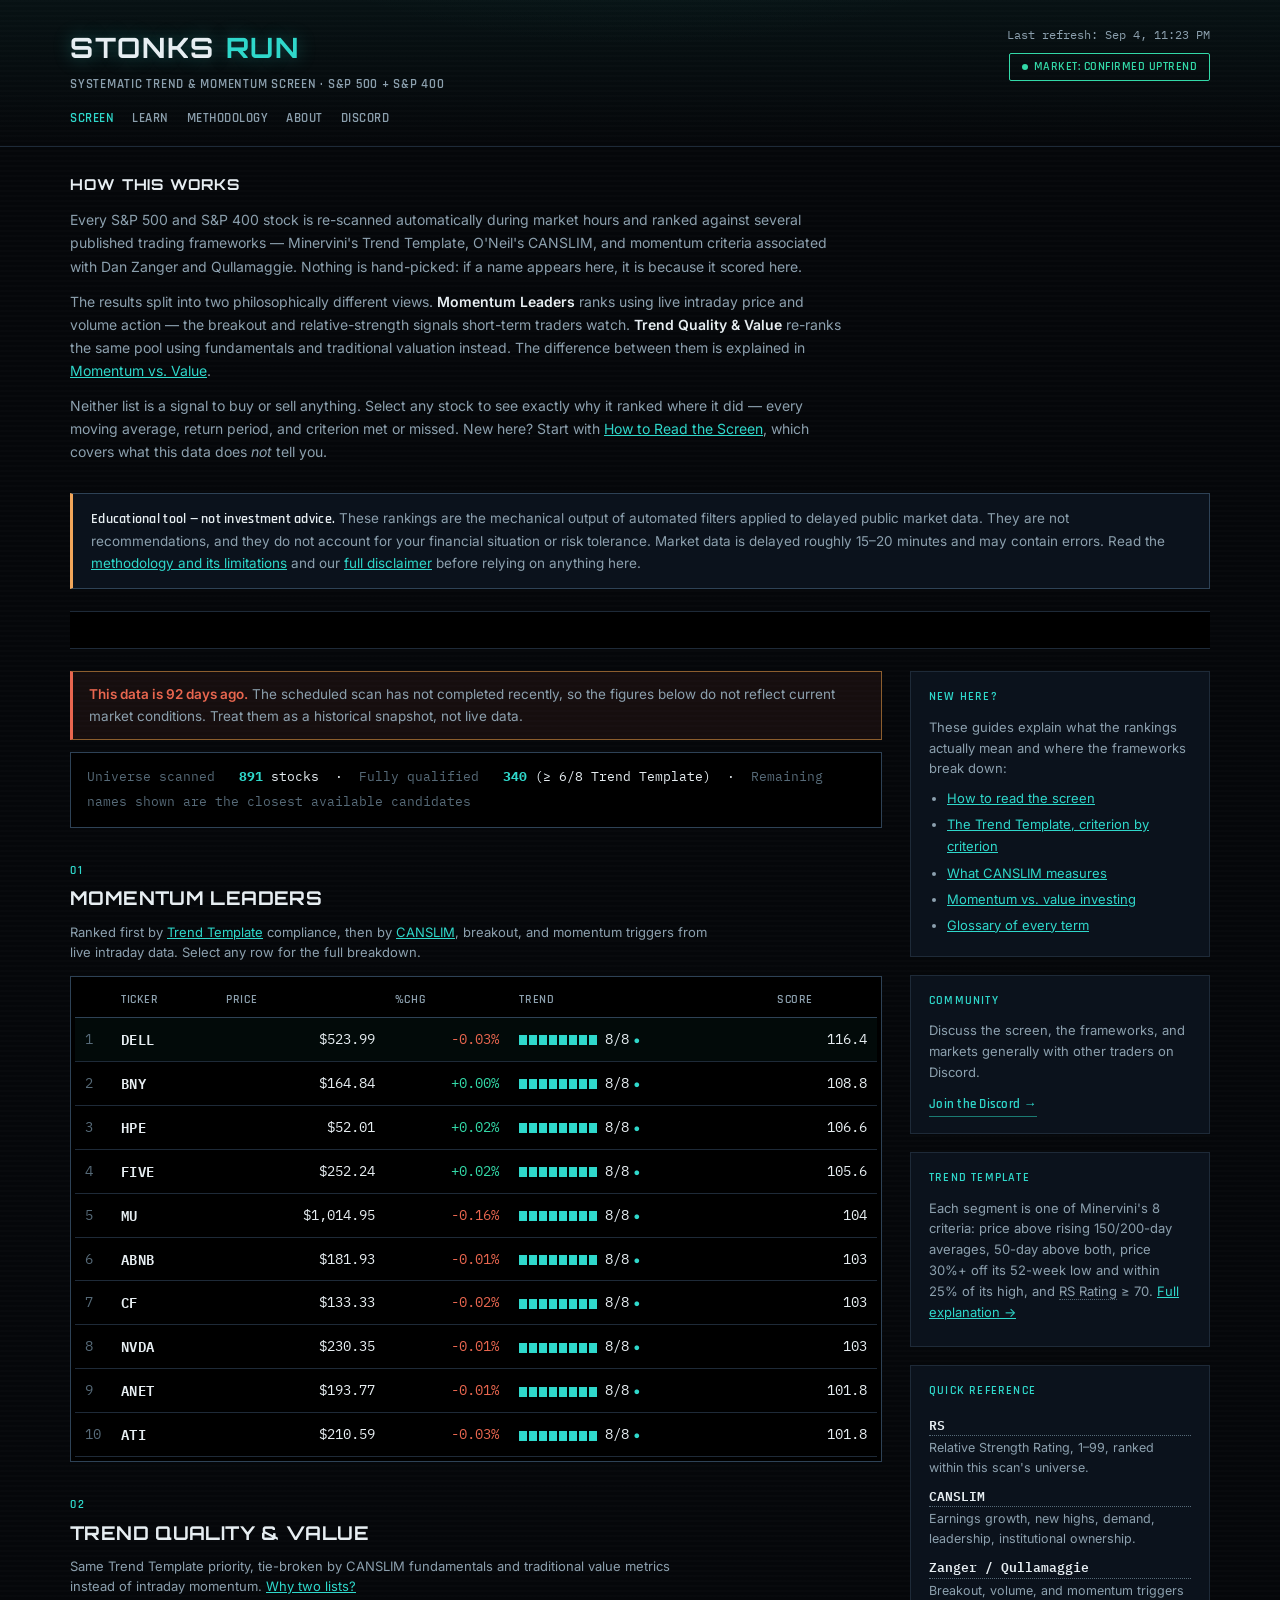
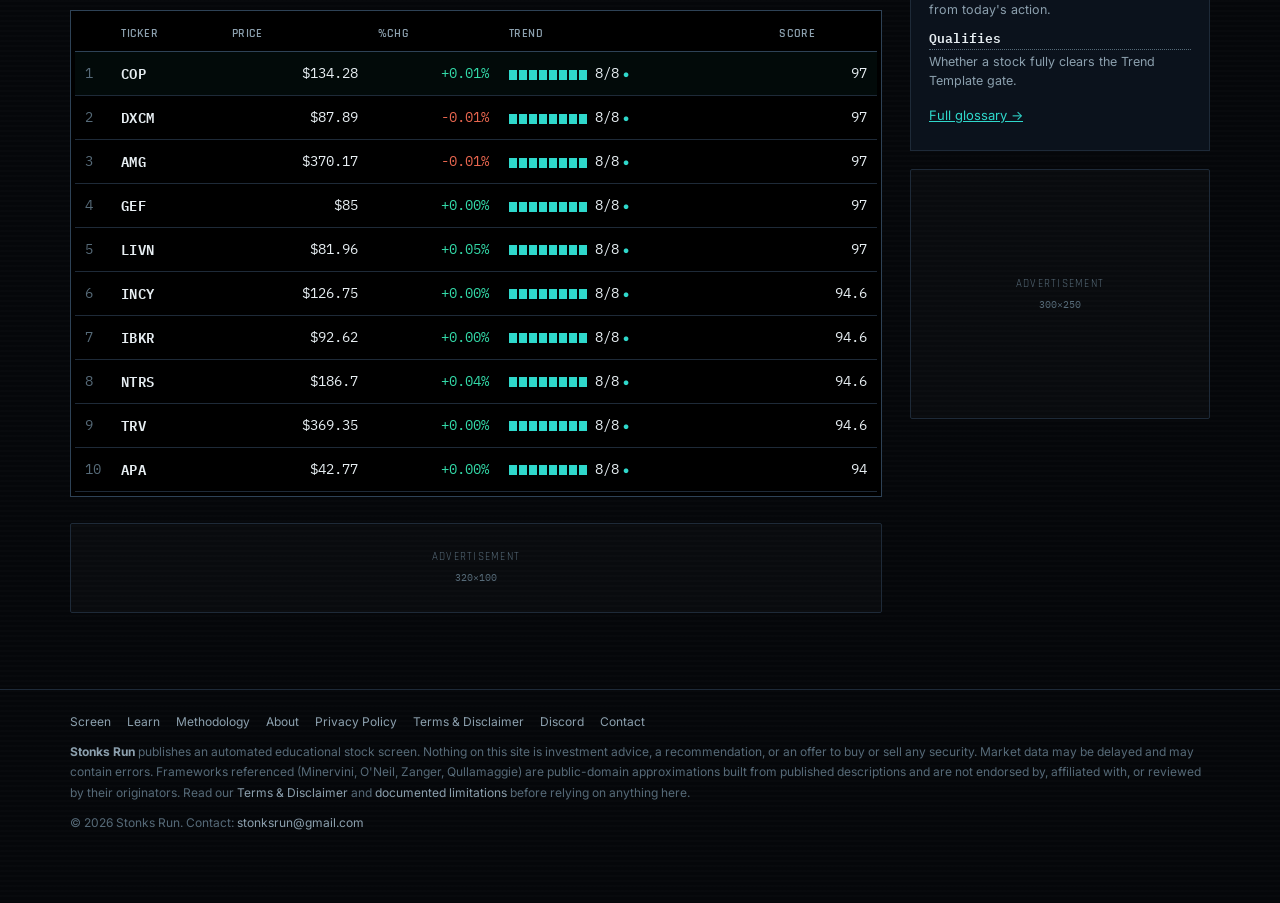
==== commit 0e6b3028: "Launch prep: SEO, accessibility, staleness warnings, hourly schedule, contact email" ====
--- a/docs/index.html
+++ b/docs/index.html
@@ -3,339 +3,78 @@
 <head>
 <meta charset="utf-8">
 <meta name="viewport" content="width=device-width, initial-scale=1">
-<title>Stonks Run -- Systematic Momentum &amp; Trend Screen</title>
-<meta name="description" content="Stonks Run screens the S&P 500 and S&P 400 against Minervini's Trend Template, O'Neil's CANSLIM, and momentum criteria from Zanger and Qullamaggie, refreshed automatically during market hours.">
+<title>Stonks Run — Systematic Momentum &amp; Trend Stock Screen</title>
+<meta name="description" content="An automated educational stock screen ranking the S&amp;P 500 and S&amp;P 400 against Minervini&#x27;s Trend Template, O&#x27;Neil&#x27;s CANSLIM, and momentum criteria from Zanger and Qullamaggie. Updated during market hours.">
+<link rel="canonical" href="https://stonks.run/">
+<meta name="robots" content="index, follow, max-image-preview:large">
+<meta name="theme-color" content="#05070A">
+
+<meta property="og:type" content="website">
+<meta property="og:site_name" content="Stonks Run">
+<meta property="og:title" content="Stonks Run — Systematic Momentum &amp; Trend Stock Screen">
+<meta property="og:description" content="An automated educational stock screen ranking the S&amp;P 500 and S&amp;P 400 against Minervini&#x27;s Trend Template, O&#x27;Neil&#x27;s CANSLIM, and momentum criteria from Zanger and Qullamaggie. Updated during market hours.">
+<meta property="og:url" content="https://stonks.run/">
+<meta property="og:image" content="https://stonks.run/social-card.png">
+<meta name="twitter:card" content="summary_large_image">
+<meta name="twitter:title" content="Stonks Run — Systematic Momentum &amp; Trend Stock Screen">
+<meta name="twitter:description" content="An automated educational stock screen ranking the S&amp;P 500 and S&amp;P 400 against Minervini&#x27;s Trend Template, O&#x27;Neil&#x27;s CANSLIM, and momentum criteria from Zanger and Qullamaggie. Updated during market hours.">
+<meta name="twitter:image" content="https://stonks.run/social-card.png">
+
+<link rel="icon" href="favicon.png" type="image/png">
+<link rel="apple-touch-icon" href="favicon.png">
 <link rel="preconnect" href="https://fonts.googleapis.com">
 <link rel="preconnect" href="https://fonts.gstatic.com" crossorigin>
 <link href="https://fonts.googleapis.com/css2?family=Orbitron:wght@500;700&family=Rajdhani:wght@500;600;700&family=IBM+Plex+Mono:wght@400;500;600&family=Inter:wght@400;500;600&display=swap" rel="stylesheet">
+<link rel="stylesheet" href="styles.css">
 <script async src="https://pagead2.googlesyndication.com/pagead/js/adsbygoogle.js?client=ca-pub-2712411276486762"
      crossorigin="anonymous"></script>
-<style>
-  :root {
-    --bg: #05070A;
-    --bg-panel: #0B121C;
-    --bg-inset: #000000;
-    --hairline: #1E2A38;
-    --hairline-bright: #2E4256;
-
-    --teal: #2FD8CB;
-    --teal-dim: #1B7A72;
-    --amber: #F2A65A;
-    --amber-dim: #8C5E2E;
-    --magenta: #E8497A;
-
-    --text: #E7EEF2;
-    --text-dim: #8CA0AE;
-    --text-faint: #566A78;
-
-    --gain: #33D9A8;
-    --loss: #E8664F;
-
-    --font-display: 'Orbitron', sans-serif;
-    --font-label: 'Rajdhani', sans-serif;
-    --font-mono: 'IBM Plex Mono', 'Courier New', monospace;
-    --font-body: 'Inter', -apple-system, sans-serif;
-  }
-
-  * { box-sizing: border-box; }
-  body {
-    margin: 0; padding: 0 0 60px;
-    background:
-      repeating-linear-gradient(180deg, rgba(255,255,255,0.012) 0 2px, transparent 2px 5px),
-      radial-gradient(ellipse 900px 500px at 50% -10%, rgba(47,216,203,0.09), transparent 60%),
-      var(--bg);
-    color: var(--text);
-    font-family: var(--font-body);
-    font-size: 15px;
-    line-height: 1.55;
-  }
-  a { color: var(--teal); }
-  .wrap { max-width: 1180px; margin: 0 auto; padding: 0 20px; }
-
-  /* ---------- tooltip system: hover OR keyboard focus ---------- */
-  [data-tip] { cursor: help; position: relative; border-bottom: 1px dotted var(--text-faint); }
-  [data-tip]:hover, [data-tip]:focus { outline: none; }
-  [data-tip]:hover::after, [data-tip]:focus::after {
-    content: attr(data-tip);
-    position: absolute; bottom: calc(100% + 9px); left: 50%; transform: translateX(-50%);
-    background: #000; border: 1px solid var(--teal); color: var(--text);
-    padding: 9px 11px; font-family: var(--font-body); font-size: 12.5px; font-weight: 400;
-    line-height: 1.45; white-space: normal; width: max-content; max-width: 250px;
-    z-index: 80; box-shadow: 0 6px 18px rgba(0,0,0,0.55); text-align: left;
-  }
-  [data-tip]:hover::before, [data-tip]:focus::before {
-    content: ""; position: absolute; bottom: calc(100% + 4px); left: 50%; transform: translateX(-50%);
-    border: 5px solid transparent; border-top-color: var(--teal); z-index: 80;
-  }
-  th[data-tip] { text-decoration: none; }
-  @media (max-width: 560px) {
-    [data-tip]:hover::after, [data-tip]:focus::after { max-width: 200px; font-size: 12px; }
-  }
-
-  /* ---------- HUD corner-bracket panel utility ---------- */
-  .bracket { position: relative; }
-  .bracket::before, .bracket::after {
-    content: ""; position: absolute; width: 10px; height: 10px;
-    border-color: var(--teal); border-style: solid; opacity: 0.7;
-  }
-  .bracket::before { top: -1px; left: -1px; border-width: 1.5px 0 0 1.5px; }
-  .bracket::after { top: -1px; right: -1px; border-width: 1.5px 1.5px 0 0; }
-
-  /* ---------- masthead ---------- */
-  header.masthead {
-    border-bottom: 1px solid var(--hairline);
-    background: linear-gradient(180deg, rgba(47,216,203,0.05), transparent);
-    padding: 26px 0 18px;
-  }
-  .masthead-inner { display: flex; align-items: flex-start; justify-content: space-between; gap: 24px; flex-wrap: wrap; }
-  .wordmark {
-    font-family: var(--font-display); font-weight: 700; font-size: 28px;
-    letter-spacing: 0.06em; color: var(--text); margin: 0; text-transform: uppercase;
-    text-shadow: 0 0 18px rgba(47,216,203,0.35);
-  }
-  .wordmark span { color: var(--teal); }
-  .tagline {
-    font-family: var(--font-label); font-weight: 600; font-size: 12.5px; letter-spacing: 0.06em;
-    text-transform: uppercase; color: var(--text-dim); margin-top: 6px;
-  }
-  .masthead-meta { text-align: right; font-family: var(--font-mono); font-size: 12px; color: var(--text-dim); }
-  .status-pill {
-    display: inline-flex; align-items: center; gap: 6px; margin-top: 8px; padding: 4px 12px;
-    border-radius: 2px; font-family: var(--font-label); font-weight: 600;
-    font-size: 12px; letter-spacing: 0.04em; text-transform: uppercase; border: 1px solid currentColor;
-  }
-  .status-pill .dot { width: 6px; height: 6px; border-radius: 50%; background: currentColor; }
-  .status-up .dot { animation: pulse 2s ease-in-out infinite; }
-  @keyframes pulse { 0%, 100% { opacity: 1; } 50% { opacity: 0.35; } }
-  @media (prefers-reduced-motion: reduce) { .status-up .dot { animation: none; } }
-  .status-up { color: var(--gain); }
-  .status-mixed { color: var(--amber); }
-  .status-down { color: var(--loss); }
-  .status-unknown { color: var(--text-faint); }
-  @media (max-width: 640px) { .masthead-inner { flex-direction: column; } .masthead-meta { text-align: left; } }
-
-  /* ---------- in-page nav ---------- */
-  .quicknav {
-    display: flex; gap: 18px; flex-wrap: wrap; margin-top: 14px;
-    font-family: var(--font-label); font-size: 12.5px; font-weight: 600;
-    letter-spacing: 0.04em; text-transform: uppercase;
-  }
-  .quicknav a { color: var(--text-dim); text-decoration: none; }
-  .quicknav a:hover { color: var(--teal); }
-
-  /* ---------- intro / how-this-works ---------- */
-  .intro { margin: 26px 0 30px; }
-  .intro h2 {
-    font-family: var(--font-display); font-weight: 700; font-size: 15px; letter-spacing: 0.06em;
-    text-transform: uppercase; color: var(--text); margin: 0 0 12px;
-  }
-  .intro p { font-size: 14px; color: var(--text-dim); line-height: 1.65; margin: 0 0 12px; max-width: 780px; }
-  .intro p:last-child { margin-bottom: 0; }
-  .intro strong { color: var(--text); font-weight: 600; }
-
-  /* ---------- disclosure notice ---------- */
-  .notice {
-    border: 1px solid var(--hairline-bright); border-left: 3px solid var(--amber);
-    background: var(--bg-panel); padding: 14px 18px; margin: 22px 0;
-    font-size: 13.5px; color: var(--text-dim); line-height: 1.6;
-  }
-  .notice strong { color: var(--text); font-family: var(--font-label); font-weight: 600; letter-spacing: 0.02em; }
-
-  /* ---------- market ticker strip ---------- */
-  .ticker-strip {
-    background: var(--bg-inset); border-top: 1px solid var(--hairline); border-bottom: 1px solid var(--hairline);
-    font-family: var(--font-mono); font-size: 13px; color: var(--text-dim);
-    padding: 8px 0; overflow: hidden; white-space: nowrap; margin-bottom: 22px;
-  }
-  .ticker-strip .tt-track { display: inline-block; padding-left: 100%; animation: tt-scroll 36s linear infinite; }
-  @keyframes tt-scroll { from { transform: translateX(0); } to { transform: translateX(-100%); } }
-  @media (prefers-reduced-motion: reduce) { .ticker-strip .tt-track { animation: none; padding-left: 20px; } }
-
-  /* ---------- ad slots: subdued, AdSense-friendly ---------- */
-  .ad-slot {
-    border: 1px solid var(--hairline); border-radius: 2px;
-    background: rgba(255,255,255,0.015);
-    display: flex; align-items: center; justify-content: center; flex-direction: column;
-    font-family: var(--font-label); font-size: 10.5px; letter-spacing: 0.12em; text-transform: uppercase;
-    color: var(--text-faint); margin: 0 auto;
-  }
-  .ad-slot span.dim { font-family: var(--font-mono); font-size: 10px; margin-top: 5px; letter-spacing: 0; text-transform: none; }
-  .ad-leaderboard { width: 100%; max-width: 728px; height: 90px; margin: 0 auto 22px; }
-  .ad-inline { width: 100%; height: 90px; margin: 26px 0; }
-  .ad-rect { width: 100%; max-width: 300px; height: 250px; margin: 0 auto; }
-
-  /* ---------- layout ---------- */
-  .layout { display: grid; grid-template-columns: 1fr 300px; gap: 28px; padding-bottom: 50px; align-items: start; }
-  @media (max-width: 880px) { .layout { grid-template-columns: 1fr; } }
-  aside.rail { display: flex; flex-direction: column; gap: 18px; }
-  @media (max-width: 880px) { aside.rail { flex-direction: row; flex-wrap: wrap; } aside.rail > * { flex: 1 1 260px; } }
-
-  /* ---------- scan summary readout ---------- */
-  #scan-summary {
-    background: var(--bg-inset); border: 1px solid var(--hairline-bright);
-    color: var(--text); font-family: var(--font-mono); font-size: 13px; line-height: 1.9;
-    padding: 12px 16px; margin-bottom: 8px;
-  }
-  #scan-summary strong { color: var(--teal); }
-  #scan-summary .label { color: var(--text-faint); }
-
-  /* ---------- section headers ---------- */
-  .section-head { margin: 34px 0 4px; }
-  .section-eyebrow {
-    font-family: var(--font-label); font-size: 12px; font-weight: 600; letter-spacing: 0.14em;
-    color: var(--teal); text-transform: uppercase; margin: 0 0 4px;
-  }
-  .section-title {
-    font-family: var(--font-display); font-weight: 700; font-size: 19px; margin: 0;
-    letter-spacing: 0.02em; text-transform: uppercase;
-  }
-  .section-sub { font-size: 13px; color: var(--text-dim); margin: 8px 0 0; max-width: 640px; }
-
-  /* ---------- data table ---------- */
-  .term-screen {
-    background: var(--bg-inset); border: 1px solid var(--hairline-bright);
-    padding: 4px; margin-top: 14px; overflow-x: auto;
-  }
-  table.ledger { width: 100%; border-collapse: collapse; font-family: var(--font-mono); font-size: 13.5px; color: var(--text); min-width: 440px; }
-  table.ledger thead th {
-    text-align: left; font-family: var(--font-label); font-weight: 600; font-size: 11.5px; text-transform: uppercase;
-    letter-spacing: 0.05em; color: var(--text-dim); border-bottom: 1px solid var(--hairline-bright);
-    padding: 10px 10px 8px;
-  }
-  table.ledger thead th[data-tip] { border-bottom-color: var(--hairline-bright); }
-  table.ledger tbody tr { border-bottom: 1px solid var(--hairline); cursor: pointer; }
-  table.ledger tbody tr:hover, table.ledger tbody tr:focus-visible { background: rgba(47,216,203,0.06); }
-  table.ledger tbody tr[data-idx="0"] { background: rgba(47,216,203,0.045); }
-  table.ledger td { padding: 11px 10px; }
-  td.num, th.num { text-align: right; }
-  td.rank { color: var(--text-faint); width: 24px; }
-  td.ticker { font-weight: 600; color: var(--text); letter-spacing: 0.02em; }
-  .chg-pos { color: var(--gain); }
-  .chg-neg { color: var(--loss); }
-  .qual-flag { color: var(--teal); font-size: 11px; margin-left: 4px; }
-  @media (max-width: 600px) {
-    table.ledger { font-size: 12.5px; min-width: 0; }
-    table.ledger td { padding: 9px 6px; }
-    table.ledger thead th { font-size: 10px; padding: 8px 6px 6px; }
-  }
-
-  /* Trend Template indicator -> segmented bar */
-  .trend-bar { display: inline-flex; gap: 2px; vertical-align: middle; }
-  .seg { width: 8px; height: 10px; background: var(--hairline-bright); }
-  .seg.on { background: var(--teal); }
-
-  .state-msg {
-    padding: 34px 16px; text-align: center; color: var(--text-dim);
-    font-family: var(--font-mono); font-size: 13.5px;
-  }
-  .state-msg strong { display: block; color: var(--text); font-family: var(--font-label); font-size: 15px; margin-bottom: 8px; letter-spacing: 0.04em; text-transform: uppercase; }
-
-  /* ---------- rail cards ---------- */
-  .rail-card { background: var(--bg-panel); border: 1px solid var(--hairline); padding: 16px 18px; }
-  .rail-card h3 {
-    font-family: var(--font-label); font-size: 12px; font-weight: 600; letter-spacing: 0.1em;
-    text-transform: uppercase; margin: 0 0 10px; color: var(--teal);
-  }
-  .rail-card p { font-size: 13px; margin: 0 0 8px; line-height: 1.6; color: var(--text-dim); }
-  .discord-link {
-    display: inline-block; font-family: var(--font-label); font-weight: 600; font-size: 13px;
-    letter-spacing: 0.02em; color: var(--teal); text-decoration: none;
-    border-bottom: 1px solid var(--teal-dim); padding-bottom: 2px;
-  }
-  .discord-link:hover { border-bottom-color: var(--teal); }
-  .glossary dt { font-family: var(--font-mono); font-weight: 600; font-size: 12.5px; margin-top: 10px; color: var(--text); }
-  .glossary dd { margin: 2px 0 0; font-size: 12.5px; color: var(--text-dim); }
-
-  footer {
-    border-top: 1px solid var(--hairline); padding: 22px 0 10px;
-    font-size: 12px; color: var(--text-faint); line-height: 1.7;
-  }
-
-  /* ---------- drill-down detail modal ---------- */
-  .modal-overlay {
-    position: fixed; inset: 0; background: rgba(2,3,6,0.85);
-    display: flex; align-items: center; justify-content: center;
-    padding: 16px; z-index: 200;
-  }
-  .modal-overlay[hidden] { display: none; }
-  .modal-box {
-    background: var(--bg-panel); border: 1px solid var(--teal);
-    max-width: 600px; width: 100%; max-height: 88vh; overflow-y: auto;
-    padding: 22px; position: relative; box-shadow: 0 0 40px rgba(47,216,203,0.14);
-  }
-  @media (max-width: 560px) { .modal-box { max-height: 92vh; padding: 18px 15px; } }
-  .modal-close {
-    position: absolute; top: 12px; right: 12px; width: 30px; height: 30px;
-    background: transparent; color: var(--text-dim); border: 1px solid var(--hairline-bright);
-    font-family: var(--font-mono); font-size: 14px; cursor: pointer; line-height: 1;
-  }
-  .modal-close:hover { color: var(--teal); border-color: var(--teal); }
-  .modal-ticker { font-family: var(--font-display); font-weight: 700; font-size: 24px; letter-spacing: 0.03em; margin: 0 0 6px; padding-right: 40px; }
-  .modal-price-row { font-family: var(--font-mono); font-size: 16px; margin-bottom: 4px; }
-  .modal-score-row { font-family: var(--font-mono); font-size: 12.5px; color: var(--text-dim); margin-bottom: 6px; }
-  .modal-group-title {
-    font-family: var(--font-label); font-size: 13px; font-weight: 700; color: var(--text);
-    text-transform: uppercase; letter-spacing: 0.06em; margin: 22px 0 4px;
-    padding-bottom: 6px; border-bottom: 1px solid var(--teal);
-  }
-  .modal-group-title:first-of-type { margin-top: 14px; }
-  .modal-group-sub { font-size: 12px; color: var(--text-faint); margin: 0 0 10px; }
-  .modal-subsection-title {
-    font-family: var(--font-label); font-size: 11px; font-weight: 600; color: var(--text-dim);
-    text-transform: uppercase; letter-spacing: 0.06em; margin: 12px 0 6px;
-  }
-  .modal-subsection-title:first-of-type { margin-top: 2px; }
-
-  /* 52-week range visual */
-  .range-wrap { margin: 6px 0 14px; }
-  .range-track { position: relative; height: 6px; background: var(--hairline-bright); border-radius: 3px; }
-  .range-fill { position: absolute; left: 0; top: 0; bottom: 0; background: var(--teal-dim); border-radius: 3px; }
-  .range-marker {
-    position: absolute; top: 50%; width: 10px; height: 10px; border-radius: 50%;
-    background: var(--teal); border: 2px solid var(--bg-panel); transform: translate(-50%, -50%);
-    box-shadow: 0 0 6px var(--teal);
-  }
-  .range-labels { display: flex; justify-content: space-between; font-family: var(--font-mono); font-size: 11px; color: var(--text-faint); margin-top: 6px; }
-  .range-labels strong { color: var(--text-dim); font-weight: 500; }
-
-  .metric-grid {
-    display: grid; grid-template-columns: repeat(3, 1fr); gap: 1px;
-    background: var(--hairline); border: 1px solid var(--hairline);
-  }
-  @media (max-width: 480px) { .metric-grid { grid-template-columns: repeat(2, 1fr); } }
-  .metric-cell { background: var(--bg-inset); padding: 8px 10px; }
-  .metric-cell .m-label { font-family: var(--font-label); font-size: 10px; letter-spacing: 0.04em; text-transform: uppercase; color: var(--text-faint); }
-  .metric-cell .m-value { font-family: var(--font-mono); font-size: 13.5px; color: var(--text); margin-top: 2px; }
-
-  .checklist { list-style: none; margin: 0; padding: 0; }
-  .checklist li { padding: 6px 0; font-size: 13.5px; display: flex; gap: 9px; align-items: flex-start; border-bottom: 1px solid var(--hairline); }
-  .checklist li:last-child { border-bottom: none; }
-  .check-yes { color: var(--gain); font-family: var(--font-mono); }
-  .check-no { color: var(--text-faint); font-family: var(--font-mono); }
-  .checklist li.unmet { color: var(--text-faint); }
-
-  .signal-list { list-style: none; margin: 0; padding: 0; }
-  .signal-list li { padding: 5px 0 5px 16px; font-size: 13px; position: relative; color: var(--text); }
-  .signal-list li::before { content: "\2014"; position: absolute; left: 0; color: var(--teal); }
-  .signal-empty { font-size: 12.5px; color: var(--text-faint); font-style: italic; padding: 4px 0; }
-  .signal-block + .signal-block { margin-top: 12px; }
-  .signal-block-head { font-family: var(--font-mono); font-size: 12px; font-weight: 600; color: var(--text-dim); margin-bottom: 4px; }
-
-  :focus-visible { outline: 2px solid var(--teal); outline-offset: 2px; }
-  @media (prefers-reduced-motion: reduce) { * { animation: none !important; } }
-</style>
 </head>
 <body>
-
+<a href="#main-content" class="skip-link">Skip to main content</a>
+<script type="application/ld+json">
+{
+  "@context": "https://schema.org",
+  "@graph": [
+    {
+      "@type": "WebSite",
+      "@id": "https://stonks.run/#website",
+      "url": "https://stonks.run/",
+      "name": "Stonks Run",
+      "description": "An automated educational stock screen ranking the S&P 500 and S&P 400 against published trading frameworks.",
+      "publisher": {"@id": "https://stonks.run/#org"},
+      "inLanguage": "en-US"
+    },
+    {
+      "@type": "Organization",
+      "@id": "https://stonks.run/#org",
+      "name": "Stonks Run",
+      "url": "https://stonks.run/",
+      "email": "stonksrun@gmail.com",
+      "description": "Publisher of an automated, fully documented educational stock screen."
+    },
+    {
+      "@type": "WebApplication",
+      "name": "Stonks Run Stock Screen",
+      "url": "https://stonks.run/",
+      "applicationCategory": "FinanceApplication",
+      "operatingSystem": "Any",
+      "offers": {"@type": "Offer", "price": "0", "priceCurrency": "USD"},
+      "isAccessibleForFree": true,
+      "publisher": {"@id": "https://stonks.run/#org"}
+    }
+  ]
+}
+</script>
 <header class="masthead">
   <div class="wrap masthead-inner">
     <div>
-      <p class="wordmark">Stonks<span> Run</span></p>
+      <a href="index.html" class="wordmark">Stonks<span> Run</span></a>
       <p class="tagline">Systematic Trend &amp; Momentum Screen &middot; S&amp;P 500 + S&amp;P 400</p>
-      <nav class="quicknav">
-        <a href="#how-it-works">How It Works</a>
-        <a href="#momentum">Momentum Leaders</a>
-        <a href="#value">Trend Quality &amp; Value</a>
+      <nav class="quicknav" aria-label="Main navigation">
+        <a href="index.html" class="active" aria-current="page">Screen</a>
+        <a href="learn.html">Learn</a>
+        <a href="methodology.html">Methodology</a>
+        <a href="about.html">About</a>
         <a href="https://discord.gg/7vAfMWxgN" target="_blank" rel="noopener noreferrer">Discord</a>
       </nav>
     </div>
@@ -347,78 +86,108 @@
 </header>
 
 <div class="wrap">
+<main id="main-content">
   <section class="intro" id="how-it-works">
     <h2>How This Works</h2>
-    <p>Every S&amp;P 500 and S&amp;P 400 stock is re-scanned automatically during market hours against several well-known, published trading frameworks &mdash; not a single black-box signal, but a blend of <span data-tip="Mark Minervini's 8-point technical checklist for a confirmed uptrend, from Trade Like a Stock Market Wizard." tabindex="0">technical trend criteria</span>, growth-stock fundamentals, and momentum triggers drawn from public sources.</p>
-    <p>The results split into two philosophically different views. <strong>Momentum Leaders</strong> ranks names using live intraday price and volume action &mdash; the breakout, volume-surge, and relative-strength triggers day traders watch for right now. <strong>Trend Quality &amp; Value</strong> re-ranks the same qualifying pool using fundamentals and traditional valuation metrics instead, favoring names with earnings growth, reasonable debt, and institutional support alongside a healthy technical trend.</p>
-    <p>Neither list is a signal to buy or sell. Select any stock to see exactly why it ranked where it did &mdash; every moving average, every return period, every criterion met or missed &mdash; and use that as a starting point for your own research, not the end of it.</p>
+    <p>Every S&amp;P 500 and S&amp;P 400 stock is re-scanned automatically during market hours and ranked against several
+    published trading frameworks &mdash; Minervini's Trend Template, O'Neil's CANSLIM, and momentum criteria associated
+    with Dan Zanger and Qullamaggie. Nothing is hand-picked: if a name appears here, it is because it scored here.</p>
+    <p>The results split into two philosophically different views. <strong>Momentum Leaders</strong> ranks using live
+    intraday price and volume action &mdash; the breakout and relative-strength signals short-term traders watch.
+    <strong>Trend Quality &amp; Value</strong> re-ranks the same pool using fundamentals and traditional valuation instead.
+    The difference between them is explained in <a href="momentum-vs-value.html">Momentum vs. Value</a>.</p>
+    <p>Neither list is a signal to buy or sell anything. Select any stock to see exactly why it ranked where it did &mdash;
+    every moving average, return period, and criterion met or missed. New here? Start with
+    <a href="reading-the-screen.html">How to Read the Screen</a>, which covers what this data does <em>not</em> tell you.</p>
   </section>
 
   <div class="notice">
-    <strong>Methodology &amp; Disclosure.</strong> This screen ranks securities automatically against public-domain approximations of published trading frameworks. It is provided for informational and educational purposes only and does not constitute investment advice or a recommendation to buy or sell any security. Prices may be delayed. Independently verify all data before making any trading decision.
+    <strong>Educational tool &mdash; not investment advice.</strong> These rankings are the mechanical output of automated
+    filters applied to delayed public market data. They are not recommendations, and they do not account for your financial
+    situation or risk tolerance. Market data is delayed roughly 15&ndash;20 minutes and may contain errors. Read the
+    <a href="methodology.html">methodology and its limitations</a> and our <a href="terms.html">full disclaimer</a> before
+    relying on anything here.
   </div>
+
 
   <div class="ticker-strip">
     <div class="tt-track" id="ticker-track">LOADING FEED&hellip;</div>
   </div>
 
   <div class="layout">
-    <main>
-
+    <div class="col-main">
+
+      <div id="freshness-banner"></div>
       <div id="scan-summary"></div>
 
       <div class="section-head" id="momentum">
         <p class="section-eyebrow">01</p>
         <h2 class="section-title">Momentum Leaders</h2>
-        <p class="section-sub">Ranked first by <span data-tip="How many of Minervini's 8 Trend Template criteria this stock currently meets, out of 8." tabindex="0">Trend Template</span> compliance, then by <span data-tip="O'Neil's growth framework: Current & Annual earnings growth, New highs, Supply/demand, Leadership, Institutional sponsorship, Market direction." tabindex="0">CANSLIM</span>, breakout, and momentum triggers from live intraday data. Select any row for the full breakdown.</p>
+        <p class="section-sub">Ranked first by <a href="trend-template.html">Trend Template</a> compliance, then by
+        <a href="canslim.html">CANSLIM</a>, breakout, and momentum triggers from live intraday data. Select any row for the
+        full breakdown.</p>
       </div>
       <div class="term-screen"><div id="section1-mount"></div></div>
 
       <div class="section-head" id="value">
         <p class="section-eyebrow">02</p>
         <h2 class="section-title">Trend Quality &amp; Value</h2>
-        <p class="section-sub">Same Trend Template priority, tie-broken by CANSLIM fundamentals and traditional value metrics instead of intraday momentum.</p>
+        <p class="section-sub">Same Trend Template priority, tie-broken by CANSLIM fundamentals and traditional value
+        metrics instead of intraday momentum. <a href="momentum-vs-value.html">Why two lists?</a></p>
       </div>
       <div class="term-screen"><div id="section2-mount"></div></div>
 
-      <div class="ad-slot ad-inline" aria-label="Advertisement placeholder">
+      <div class="ad-slot ad-inline" aria-label="Advertisement">
         ADVERTISEMENT <span class="dim">320&times;100</span>
       </div>
 
-    </main>
+    </div>
 
     <aside class="rail">
       <div class="rail-card">
+        <h3>New Here?</h3>
+        <p>These guides explain what the rankings actually mean and where the frameworks break down:</p>
+        <ul>
+          <li><a href="reading-the-screen.html">How to read the screen</a></li>
+          <li><a href="trend-template.html">The Trend Template, criterion by criterion</a></li>
+          <li><a href="canslim.html">What CANSLIM measures</a></li>
+          <li><a href="momentum-vs-value.html">Momentum vs. value investing</a></li>
+          <li><a href="glossary.html">Glossary of every term</a></li>
+        </ul>
+      </div>
+
+      <div class="rail-card">
         <h3>Community</h3>
-        <p>Discuss the screen, share research, and talk momentum vs. value with other traders on Discord.</p>
+        <p>Discuss the screen, the frameworks, and markets generally with other traders on Discord.</p>
         <a href="https://discord.gg/7vAfMWxgN" target="_blank" rel="noopener noreferrer" class="discord-link">Join the Discord &rarr;</a>
       </div>
 
       <div class="rail-card">
         <h3>Trend Template</h3>
-        <p>Each segment represents one of Mark Minervini's 8 criteria from <em>Trade Like a Stock Market Wizard</em>: price above rising 150/200-day averages, 50-day above both, price 30%+ off its 52-week low and within 25% of its high, and <span data-tip="Ranks this stock's price performance against every other stock in the scan, 1 (worst) to 99 (best)." tabindex="0">RS Rating</span> &ge; 70. Open any stock's detail view for the exact criteria met.</p>
+        <p>Each segment is one of Minervini's 8 criteria: price above rising 150/200-day averages, 50-day above both, price
+        30%+ off its 52-week low and within 25% of its high, and
+        <span data-tip="Ranks a stock's price performance against every other stock in the scan, 1 (worst) to 99 (best)." tabindex="0">RS Rating</span>
+        &ge; 70. <a href="trend-template.html">Full explanation &rarr;</a></p>
       </div>
 
       <div class="rail-card glossary">
-        <h3>Reference</h3>
+        <h3>Quick Reference</h3>
         <dl>
-          <dt data-tip="Ranks this stock's price performance against every other stock in the scan, 1 (worst) to 99 (best)." tabindex="0">RS</dt><dd>Relative Strength Rating, 1&ndash;99, ranked against this scan's universe.</dd>
-          <dt data-tip="O'Neil's growth framework: Current & Annual earnings growth, New highs, Supply/demand, Leadership, Institutional sponsorship, Market direction." tabindex="0">CANSLIM</dt><dd>O'Neil's per-stock factors: earnings growth, new highs, demand, leadership, institutional ownership.</dd>
-          <dt data-tip="Zanger: buying stocks breaking to new highs on unusually heavy volume. Qullamaggie: strong relative strength, tight consolidation, and breakouts or gap-up 'episodic pivots.'" tabindex="0">Zanger / Qullamaggie</dt><dd>Breakout, volume, and momentum triggers from today's live price action.</dd>
-          <dt data-tip="Whether this stock fully clears the Trend Template gate. Stocks without it are the closest available matches, not confirmed setups." tabindex="0">Qualifies</dt><dd>Whether a stock fully clears the Trend Template gate. Names shown without it are the closest available candidates.</dd>
+          <dt data-tip="Ranks a stock's price performance against every other stock in the scan, 1 (worst) to 99 (best)." tabindex="0">RS</dt><dd>Relative Strength Rating, 1&ndash;99, ranked within this scan's universe.</dd>
+          <dt data-tip="O'Neil's growth framework: Current & Annual earnings growth, New highs, Supply/demand, Leadership, Institutional sponsorship, Market direction." tabindex="0">CANSLIM</dt><dd>Earnings growth, new highs, demand, leadership, institutional ownership.</dd>
+          <dt data-tip="Zanger: breakouts to new highs on heavy volume. Qullamaggie: strong relative strength, tight consolidation, breakouts and gap-up episodic pivots." tabindex="0">Zanger / Qullamaggie</dt><dd>Breakout, volume, and momentum triggers from today's action.</dd>
+          <dt data-tip="Whether a stock fully clears the Trend Template gate. Names without it are the closest available candidates, not confirmed setups." tabindex="0">Qualifies</dt><dd>Whether a stock fully clears the Trend Template gate.</dd>
         </dl>
-      </div>
-
-      <div class="ad-slot ad-rect" aria-label="Advertisement placeholder">
+        <p style="margin-top:12px"><a href="glossary.html">Full glossary &rarr;</a></p>
+      </div>
+
+      <div class="ad-slot ad-rect" aria-label="Advertisement">
         ADVERTISEMENT <span class="dim">300&times;250</span>
       </div>
     </aside>
   </div>
 
-  <footer>
-    <span id="footer-counter">Stocks scanned: &mdash;</span> &middot; Stonks Run refreshes automatically during market hours.
-    Not investment advice. Frameworks referenced (Minervini, O'Neil, Zanger, Qullamaggie) are public-domain approximations and are not endorsed by their namesakes.
-  </footer>
+</main>
 </div>
 
 <div class="modal-overlay" id="detail-modal" hidden>
@@ -435,26 +204,26 @@
 const TIP = {
   rs: "Ranks this stock's price performance against every other stock in the scan, 1 (worst) to 99 (best).",
   trend: "How many of Minervini's 8 Trend Template criteria this stock currently meets, out of 8.",
-  score: "Composite ranking score, weighted heavily toward Trend Template compliance, with other frameworks breaking ties.",
+  score: "Composite ranking score. Trend Template compliance is the primary sort; this breaks ties within the same count.",
   qualifies: "Whether this stock fully clears the Trend Template gate. Unqualified names are the closest available matches.",
   chg: "Price change since the prior session's close, as of this scan.",
-  sma50: "Average closing price over the trailing 50 trading days.",
-  sma150: "Average closing price over the trailing 150 trading days.",
-  sma200: "Average closing price over the trailing 200 trading days.",
+  sma50: "Average closing price over the trailing 50 trading days (about 2.5 months).",
+  sma150: "Average closing price over the trailing 150 trading days (about 7 months).",
+  sma200: "Average closing price over the trailing 200 trading days (about 10 months).",
   adr: "Average daily high-to-low range over the past 20 sessions, as a % of price. Higher means more volatile.",
   ret3m: "Total price return over the trailing 3 months.",
   ret6m: "Total price return over the trailing 6 months.",
   ret12m: "Total price return over the trailing 12 months.",
-  avgvol: "Average daily trading volume (shares) over the past 50 sessions.",
-  avgdollarvol: "Average daily dollar volume over the past 20 sessions -- a common liquidity filter.",
-  breakout50: "Highest price over the prior 50 sessions. A move above this level on volume is a classic breakout.",
-  pe: "Price-to-earnings ratio using trailing twelve months of earnings.",
-  peg: "P/E divided by expected earnings growth. Near or below 1 is often read as reasonably priced relative to growth.",
+  avgvol: "Average daily share volume over the past 50 sessions.",
+  avgdollarvol: "Average daily dollar volume over the past 20 sessions — a common liquidity filter.",
+  breakout50: "Highest price over the prior 50 sessions. A move above this on volume is a classic breakout level.",
+  pe: "Share price divided by trailing twelve months earnings per share.",
+  peg: "P/E divided by expected earnings growth. Near or below 1 is conventionally read as reasonable relative to growth.",
   margin: "Net income as a percentage of revenue.",
-  debtEquity: "Total debt relative to shareholder equity -- a measure of financial leverage.",
+  debtEquity: "Total debt relative to shareholder equity — a leverage measure.",
   epsQtr: "Year-over-year quarterly earnings-per-share growth.",
   epsAnn: "Year-over-year annual earnings-per-share growth.",
-  inst: "Percentage of shares held by institutions. CANSLIM treats rising institutional ownership as a demand signal.",
+  inst: "Percentage of shares held by institutions. CANSLIM treats rising sponsorship as a demand signal.",
 };
 function tipAttr(key) {
   const t = TIP[key];
@@ -504,10 +273,77 @@
     '<div class="range-track"><div class="range-fill" style="width:' + pct.toFixed(1) + '%"></div>' +
     '<div class="range-marker" style="left:' + pct.toFixed(1) + '%"></div></div>' +
     '<div class="range-labels"><span>52W Low <strong>' + fmtMoney(low) + '</strong></span>' +
+    '<span>' + pct.toFixed(0) + '% of range</span>' +
     '<span>52W High <strong>' + fmtMoney(high) + '</strong></span></div></div>';
 }
 
-/* ---------- drill-down detail modal ---------- */
+/* ---------- plain-language interpretation of the numbers ----------
+   Deliberately descriptive, never prescriptive: it states what the data
+   shows and what the framework says about that condition. It never tells
+   anyone to buy, sell, or hold anything. */
+function buildReadout(r) {
+  const m = r.metrics || {};
+  const lines = [];
+
+  // Trend structure
+  if (r.trend_n >= 7) {
+    lines.push('<strong>Trend structure:</strong> meets ' + r.trend_n + ' of 8 Trend Template criteria — the moving averages are in the stacked arrangement the framework associates with a confirmed uptrend.');
+  } else if (r.trend_n >= 5) {
+    lines.push('<strong>Trend structure:</strong> meets ' + r.trend_n + ' of 8. Partially aligned — check the checklist below for which specific conditions are unmet, since that matters more than the count.');
+  } else {
+    lines.push('<strong>Trend structure:</strong> meets only ' + r.trend_n + ' of 8. The framework would not consider this a confirmed uptrend.');
+  }
+
+  // Extension from 50-day
+  if (m.sma50 != null && r.price != null) {
+    const ext = ((r.price / m.sma50) - 1) * 100;
+    if (ext > 25) {
+      lines.push('<strong>Extension:</strong> trading ' + ext.toFixed(0) + '% above its 50-day average. Minervini\'s writing treats stocks this far extended as carrying elevated risk of a sharp pullback toward the average.');
+    } else if (ext < -3) {
+      lines.push('<strong>Extension:</strong> currently ' + Math.abs(ext).toFixed(1) + '% <em>below</em> its 50-day average — it is in a short-term pullback rather than pushing higher.');
+    } else {
+      lines.push('<strong>Extension:</strong> ' + (ext >= 0 ? ext.toFixed(1) + '% above' : Math.abs(ext).toFixed(1) + '% below') + ' its 50-day average — not unusually extended in either direction.');
+    }
+  }
+
+  // Position in 52-week range
+  if (m.wk52_high != null && m.wk52_low != null && r.price != null && m.wk52_high > m.wk52_low) {
+    const pos = ((r.price - m.wk52_low) / (m.wk52_high - m.wk52_low)) * 100;
+    if (pos >= 90) {
+      lines.push('<strong>Range position:</strong> near the top of its 52-week range. Little to no overhead supply — few holders are underwater.');
+    } else if (pos <= 40) {
+      lines.push('<strong>Range position:</strong> in the lower portion of its 52-week range, meaning meaningful overhead supply sits above the current price.');
+    } else {
+      lines.push('<strong>Range position:</strong> mid-range within its 52-week span.');
+    }
+  }
+
+  // Momentum shape
+  if (m.ret_3m_pct != null && m.ret_12m_pct != null) {
+    if (m.ret_12m_pct > 0 && m.ret_3m_pct > m.ret_12m_pct * 0.7) {
+      lines.push('<strong>Momentum shape:</strong> most of the trailing 12-month gain came in the last 3 months — a recent acceleration rather than a steady climb.');
+    } else if (m.ret_3m_pct < 0 && m.ret_12m_pct > 0) {
+      lines.push('<strong>Momentum shape:</strong> positive over 12 months but negative over the last 3 — decelerating.');
+    }
+  }
+
+  // Volatility context for sizing
+  if (m.adr20_pct != null) {
+    if (m.adr20_pct >= 5) {
+      lines.push('<strong>Volatility:</strong> average daily range of ' + m.adr20_pct.toFixed(1) + '% is high — position sizing and stop distance would need to account for much larger daily swings than a typical large-cap.');
+    } else if (m.adr20_pct <= 1.5) {
+      lines.push('<strong>Volatility:</strong> average daily range of ' + m.adr20_pct.toFixed(1) + '% is low relative to typical momentum candidates.');
+    }
+  }
+
+  if (!r.qualifies) {
+    lines.push('<strong>Note:</strong> this name does not fully clear the Trend Template gate. It appears as one of the closest available candidates, not as a confirmed setup.');
+  }
+
+  return '<div class="readout">' + lines.map(l => '<div class="rd-line">' + l + '</div>').join('') + '</div>';
+}
+
+/* ---------- modal ---------- */
 function signalSection(title, items) {
   let html = '<div class="signal-block"><div class="signal-block-head">' + title + '</div>';
   if (!items || items.length === 0) {
@@ -518,8 +354,17 @@
   return html + '</div>';
 }
 
-function metricCell(labelKey, labelText, value) {
-  return '<div class="metric-cell"><div class="m-label"' + tipAttr(labelKey) + '>' + labelText + '</div><div class="m-value">' + value + '</div></div>';
+function metricCell(labelKey, labelText, value, sub) {
+  const subHtml = sub ? '<div class="m-sub ' + sub.cls + '">' + sub.text + '</div>' : '';
+  return '<div class="metric-cell"><div class="m-label"' + tipAttr(labelKey) + '>' + labelText + '</div>' +
+         '<div class="m-value">' + value + '</div>' + subHtml + '</div>';
+}
+
+// distance of price from a moving average, as a labeled sub-line
+function maDistance(price, ma) {
+  if (price == null || ma == null || ma === 0) return null;
+  const d = ((price / ma) - 1) * 100;
+  return { text: (d >= 0 ? '+' : '') + d.toFixed(1) + '% vs price', cls: d >= 0 ? 'm-above' : 'm-below' };
 }
 
 function metricsGridHtml(m, price) {
@@ -529,9 +374,9 @@
   html += '<div class="modal-subsection-title">Price &amp; Trend</div>';
   html += rangeBarHtml(price, m.wk52_low, m.wk52_high);
   const trendCells = [
-    metricCell('sma50', '50-Day Avg', fmtMoney(m.sma50)),
-    metricCell('sma150', '150-Day Avg', fmtMoney(m.sma150)),
-    metricCell('sma200', '200-Day Avg', fmtMoney(m.sma200)),
+    metricCell('sma50', '50-Day Avg', fmtMoney(m.sma50), maDistance(price, m.sma50)),
+    metricCell('sma150', '150-Day Avg', fmtMoney(m.sma150), maDistance(price, m.sma150)),
+    metricCell('sma200', '200-Day Avg', fmtMoney(m.sma200), maDistance(price, m.sma200)),
   ];
   html += '<div class="metric-grid">' + trendCells.join('') + '</div>';
 
@@ -539,7 +384,7 @@
   const volCells = [
     metricCell('adr', 'ADR (20d)', m.adr20_pct != null ? fmtNum(m.adr20_pct, 2) + '%' : '—'),
     metricCell('avgvol', 'Avg Vol (50d)', fmtVol(m.avg_vol50)),
-    metricCell('avgdollarvol', 'Avg $ Vol (20d)', m.avg_dollar_vol20 != null ? fmtVol(m.avg_dollar_vol20) : '—'),
+    metricCell('avgdollarvol', 'Avg $ Vol (20d)', m.avg_dollar_vol20 != null ? '$' + fmtVol(m.avg_dollar_vol20) : '—'),
   ];
   html += '<div class="metric-grid">' + volCells.join('') + '</div>';
 
@@ -548,7 +393,7 @@
     metricCell('ret3m', '3-Mo Return', fmtPct(m.ret_3m_pct)),
     metricCell('ret6m', '6-Mo Return', fmtPct(m.ret_6m_pct)),
     metricCell('ret12m', '12-Mo Return', fmtPct(m.ret_12m_pct)),
-    metricCell('breakout50', '50d Breakout Lvl', fmtMoney(m.prior_50d_high)),
+    metricCell('breakout50', '50d Breakout Lvl', fmtMoney(m.prior_50d_high), maDistance(price, m.prior_50d_high)),
   ];
   html += '<div class="metric-grid">' + momCells.join('') + '</div>';
 
@@ -563,8 +408,11 @@
 
   if (fundCells.length > 0) {
     html += '<div class="modal-group-title">Fundamentals</div>' +
-      '<div class="modal-group-sub">Traditional valuation and quality metrics, where available.</div>' +
+      '<div class="modal-group-sub">Traditional valuation and quality metrics, where published.</div>' +
       '<div class="metric-grid">' + fundCells.join('') + '</div>';
+  } else {
+    html += '<div class="modal-group-title">Fundamentals</div>' +
+      '<div class="modal-group-sub">No fundamental data was available for this stock in this scan. Missing fields are skipped rather than counted against a stock.</div>';
   }
   return html;
 }
@@ -577,23 +425,24 @@
   ).join('');
 
   const m = r.metrics || {};
-  const metricsHtml = metricsGridHtml(m, r.price);
 
   const html =
     '<h2 class="modal-ticker" id="modal-ticker">' + r.ticker + '</h2>' +
     '<div class="modal-price-row">' + fmtMoney(r.price) + ' &nbsp; <span class="' + chgClass + '"' + tipAttr('chg') + '>' + fmtPct(r.pct_chg) + '</span></div>' +
     '<div class="modal-score-row">Composite score<span' + tipAttr('score') + '> ' + r.score + '</span> &middot; RS<span' + tipAttr('rs') + '> ' + (r.rs ?? '—') + '</span> &middot; Trend<span' + tipAttr('trend') + '> ' + r.trend + '</span>' +
     ' &middot; Qualifies<span' + tipAttr('qualifies') + '>: ' + (r.qualifies ? 'Yes' : 'No') + '</span></div>' +
-    metricsHtml +
+    buildReadout(r) +
+    metricsGridHtml(m, r.price) +
     '<div class="modal-group-title">Trend Template Checklist</div>' +
-    '<div class="modal-group-sub">' + r.trend + ' of Minervini\'s 8 criteria currently met.</div>' +
+    '<div class="modal-group-sub">' + r.trend + ' of Minervini\'s 8 criteria currently met. <a href="trend-template.html">What each criterion means &rarr;</a></div>' +
     '<ul class="checklist">' + checklist + '</ul>' +
     '<div class="modal-group-title">Triggered Signals</div>' +
-    '<div class="modal-group-sub">Framework-specific triggers from today\'s data. Empty sections mean no signal fired -- not necessarily a negative.</div>' +
+    '<div class="modal-group-sub">Framework-specific triggers from today\'s data. An empty section means no signal fired — which is normal, not a negative reading.</div>' +
     signalSection('CANSLIM (' + r.canslim + ')', r.signals && r.signals.canslim) +
     signalSection('Zanger (' + r.zanger + ')', r.signals && r.signals.zanger) +
     signalSection('Qullamaggie (' + r.qullamaggie + ')', r.signals && r.signals.qullamaggie) +
-    signalSection('Value (' + r.value + ')', r.signals && r.signals.value);
+    signalSection('Value (' + r.value + ')', r.signals && r.signals.value) +
+    '<div class="modal-footnote">This breakdown describes what the data shows against published screening criteria. It is not a recommendation, and it does not account for company news, earnings dates, or your own circumstances. Prices are delayed. See <a href="methodology.html">methodology</a> and <a href="terms.html">terms</a>.</div>';
 
   document.getElementById('modal-content').innerHTML = html;
   const overlay = document.getElementById('detail-modal');
@@ -659,6 +508,7 @@
 
 function updateStatus(status) {
   const pill = document.getElementById('market-status');
+  if (!pill) return;
   const cls = statusClass(status);
   const labels = {
     'status-up': 'Market: Confirmed Uptrend',
@@ -670,6 +520,39 @@
   pill.className = 'status-pill ' + cls;
 }
 
+/* ---------- data freshness ----------
+   The scan runs on a schedule that can be delayed or skipped by the CI
+   provider. Rather than silently presenting stale numbers as if they were
+   current, show the actual age of the data whenever it is meaningfully old.
+   Honest staleness beats confident wrongness on a finance site. */
+function describeAge(generatedAt) {
+  const then = new Date(generatedAt);
+  if (isNaN(then)) return null;
+  const mins = Math.floor((Date.now() - then.getTime()) / 60000);
+  if (mins < 0) return { mins, text: 'just now', level: 'fresh' };
+  if (mins < 90) return { mins, text: mins + ' min ago', level: 'fresh' };
+  const hrs = Math.floor(mins / 60);
+  if (hrs < 24) return { mins, text: hrs + ' hour' + (hrs === 1 ? '' : 's') + ' ago', level: hrs >= 6 ? 'stale' : 'aging' };
+  const days = Math.floor(hrs / 24);
+  return { mins, text: days + ' day' + (days === 1 ? '' : 's') + ' ago', level: 'stale' };
+}
+
+function renderFreshness(generatedAt) {
+  const host = document.getElementById('freshness-banner');
+  if (!host) return;
+  const age = describeAge(generatedAt);
+  if (!age || age.level === 'fresh') { host.innerHTML = ''; return; }
+
+  if (age.level === 'stale') {
+    host.innerHTML = '<div class="freshness stale"><strong>This data is ' + age.text + '.</strong> ' +
+      'The scheduled scan has not completed recently, so the figures below do not reflect current market conditions. ' +
+      'Treat them as a historical snapshot, not live data.</div>';
+  } else {
+    host.innerHTML = '<div class="freshness aging">Last successful scan was <strong>' + age.text + '</strong>. ' +
+      'Figures may not reflect the most recent session.</div>';
+  }
+}
+
 async function loadData() {
   try {
     const res = await fetch(DATA_URL, { cache: 'no-store' });
@@ -677,36 +560,62 @@
     const data = await res.json();
 
     const updated = new Date(data.generated_at);
-    document.getElementById('updated-at').textContent = isNaN(updated) ? data.generated_at :
+    const el = document.getElementById('updated-at');
+    if (el) el.textContent = isNaN(updated) ? data.generated_at :
       updated.toLocaleString(undefined, { month: 'short', day: 'numeric', hour: 'numeric', minute: '2-digit' });
 
     updateStatus(data.market_status);
+    renderFreshness(data.generated_at);
 
     document.getElementById('scan-summary').innerHTML =
       '<span class="label">Universe scanned</span> &nbsp; <strong>' + data.total_scored + '</strong> stocks &nbsp;&middot;&nbsp; ' +
       '<span class="label">Fully qualified</span> &nbsp; <strong>' + data.qualifying_count + '</strong> (&ge; ' +
       data.min_trend_needed + '/8 Trend Template) &nbsp;&middot;&nbsp; ' +
-      '<span class="label">Remaining names are the closest available candidates</span>';
-
-    document.getElementById('footer-counter').textContent = 'Stocks scanned: ' + data.total_scored;
+      '<span class="label">Remaining names shown are the closest available candidates</span>';
 
     updateTicker(data);
     renderTable('section1-mount', data.section1, 'Score');
     renderTable('section2-mount', data.section2, 'Score');
   } catch (e) {
     updateStatus(null);
+    const fh = document.getElementById('freshness-banner');
+    if (fh) fh.innerHTML = '';
     document.getElementById('scan-summary').innerHTML = '<span class="label">Awaiting first scan&hellip;</span>';
     document.getElementById('ticker-track').textContent = 'No scan data yet.';
     ['section1-mount', 'section2-mount'].forEach(id => {
       document.getElementById(id).innerHTML =
-        '<div class="state-msg"><strong>No Data</strong>This dashboard reads data/latest.json, written by the scheduled scan. Run it once (see README) to populate this page.</div>';
+        '<div class="state-msg"><strong>No Data</strong>This screen reads data written by the scheduled scan. If this persists, the most recent scan may not have completed.</div>';
     });
   }
 }
 
 loadData();
 setInterval(loadData, REFRESH_MS);
+
 </script>
 
+<footer>
+  <div class="wrap">
+    <nav class="footer-links" aria-label="Footer navigation">
+      <a href="index.html">Screen</a>
+      <a href="learn.html">Learn</a>
+      <a href="methodology.html">Methodology</a>
+      <a href="about.html">About</a>
+      <a href="privacy.html">Privacy Policy</a>
+      <a href="terms.html">Terms &amp; Disclaimer</a>
+      <a href="https://discord.gg/7vAfMWxgN" target="_blank" rel="noopener noreferrer">Discord</a>
+      <a href="mailto:stonksrun@gmail.com">Contact</a>
+    </nav>
+    <div>
+      <strong style="color:var(--text-dim)">Stonks Run</strong> publishes an automated educational stock screen. Nothing on this site is
+      investment advice, a recommendation, or an offer to buy or sell any security. Market data may be delayed and may
+      contain errors. Frameworks referenced (Minervini, O'Neil, Zanger, Qullamaggie) are public-domain approximations built
+      from published descriptions and are not endorsed by, affiliated with, or reviewed by their originators. Read our
+      <a href="terms.html">Terms &amp; Disclaimer</a> and <a href="methodology.html">documented limitations</a> before
+      relying on anything here.
+    </div>
+    <div style="margin-top:10px">&copy; 2026 Stonks Run. Contact: <a href="mailto:stonksrun@gmail.com">stonksrun@gmail.com</a></div>
+  </div>
+</footer>
 </body>
 </html>
--- a/docs/styles.css
+++ b/docs/styles.css
@@ -0,0 +1,467 @@
+:root {
+  --bg: #05070A;
+  --bg-panel: #0B121C;
+  --bg-inset: #000000;
+  --hairline: #1E2A38;
+  --hairline-bright: #2E4256;
+
+  --teal: #2FD8CB;
+  --teal-dim: #1B7A72;
+  --amber: #F2A65A;
+  --amber-dim: #8C5E2E;
+  --magenta: #E8497A;
+
+  --text: #E7EEF2;
+  --text-dim: #8CA0AE;
+  --text-faint: #566A78;
+
+  --gain: #33D9A8;
+  --loss: #E8664F;
+
+  --font-display: 'Orbitron', sans-serif;
+  --font-label: 'Rajdhani', sans-serif;
+  --font-mono: 'IBM Plex Mono', 'Courier New', monospace;
+  --font-body: 'Inter', -apple-system, sans-serif;
+}
+
+* { box-sizing: border-box; }
+body {
+  margin: 0; padding: 0 0 60px;
+  background:
+    repeating-linear-gradient(180deg, rgba(255,255,255,0.012) 0 2px, transparent 2px 5px),
+    radial-gradient(ellipse 900px 500px at 50% -10%, rgba(47,216,203,0.09), transparent 60%),
+    var(--bg);
+  color: var(--text);
+  font-family: var(--font-body);
+  font-size: 15px;
+  line-height: 1.55;
+}
+a { color: var(--teal); }
+.wrap { max-width: 1180px; margin: 0 auto; padding: 0 20px; }
+.wrap-narrow { max-width: 780px; margin: 0 auto; padding: 0 20px; }
+
+/* ---------- tooltip system ---------- */
+[data-tip] { cursor: help; position: relative; border-bottom: 1px dotted var(--text-faint); }
+[data-tip]:hover, [data-tip]:focus { outline: none; }
+[data-tip]:hover::after, [data-tip]:focus::after {
+  content: attr(data-tip);
+  position: absolute; bottom: calc(100% + 9px); left: 50%; transform: translateX(-50%);
+  background: #000; border: 1px solid var(--teal); color: var(--text);
+  padding: 9px 11px; font-family: var(--font-body); font-size: 12.5px; font-weight: 400;
+  line-height: 1.45; white-space: normal; width: max-content; max-width: 250px;
+  z-index: 80; box-shadow: 0 6px 18px rgba(0,0,0,0.55); text-align: left;
+}
+[data-tip]:hover::before, [data-tip]:focus::before {
+  content: ""; position: absolute; bottom: calc(100% + 4px); left: 50%; transform: translateX(-50%);
+  border: 5px solid transparent; border-top-color: var(--teal); z-index: 80;
+}
+th[data-tip] { text-decoration: none; }
+@media (max-width: 560px) {
+  [data-tip]:hover::after, [data-tip]:focus::after { max-width: 200px; font-size: 12px; }
+}
+
+/* ---------- masthead ---------- */
+header.masthead {
+  border-bottom: 1px solid var(--hairline);
+  background: linear-gradient(180deg, rgba(47,216,203,0.05), transparent);
+  padding: 26px 0 18px;
+}
+.masthead-inner { display: flex; align-items: flex-start; justify-content: space-between; gap: 24px; flex-wrap: wrap; }
+.wordmark {
+  font-family: var(--font-display); font-weight: 700; font-size: 28px;
+  letter-spacing: 0.06em; color: var(--text); margin: 0; text-transform: uppercase;
+  text-shadow: 0 0 18px rgba(47,216,203,0.35); text-decoration: none; display: inline-block;
+}
+.wordmark span { color: var(--teal); }
+.tagline {
+  font-family: var(--font-label); font-weight: 600; font-size: 12.5px; letter-spacing: 0.06em;
+  text-transform: uppercase; color: var(--text-dim); margin-top: 6px;
+}
+.masthead-meta { text-align: right; font-family: var(--font-mono); font-size: 12px; color: var(--text-dim); }
+.status-pill {
+  display: inline-flex; align-items: center; gap: 6px; margin-top: 8px; padding: 4px 12px;
+  border-radius: 2px; font-family: var(--font-label); font-weight: 600;
+  font-size: 12px; letter-spacing: 0.04em; text-transform: uppercase; border: 1px solid currentColor;
+}
+.status-pill .dot { width: 6px; height: 6px; border-radius: 50%; background: currentColor; }
+.status-up .dot { animation: pulse 2s ease-in-out infinite; }
+@keyframes pulse { 0%, 100% { opacity: 1; } 50% { opacity: 0.35; } }
+@media (prefers-reduced-motion: reduce) { .status-up .dot { animation: none; } }
+.status-up { color: var(--gain); }
+.status-mixed { color: var(--amber); }
+.status-down { color: var(--loss); }
+.status-unknown { color: var(--text-faint); }
+@media (max-width: 640px) { .masthead-inner { flex-direction: column; } .masthead-meta { text-align: left; } }
+
+/* ---------- nav ---------- */
+.quicknav {
+  display: flex; gap: 18px; flex-wrap: wrap; margin-top: 14px;
+  font-family: var(--font-label); font-size: 12.5px; font-weight: 600;
+  letter-spacing: 0.04em; text-transform: uppercase;
+}
+.quicknav a { color: var(--text-dim); text-decoration: none; }
+.quicknav a:hover, .quicknav a.active { color: var(--teal); }
+
+/* ---------- intro ---------- */
+.intro { margin: 26px 0 30px; }
+.intro h2 {
+  font-family: var(--font-display); font-weight: 700; font-size: 15px; letter-spacing: 0.06em;
+  text-transform: uppercase; color: var(--text); margin: 0 0 12px;
+}
+.intro p { font-size: 14px; color: var(--text-dim); line-height: 1.65; margin: 0 0 12px; max-width: 780px; }
+.intro p:last-child { margin-bottom: 0; }
+.intro strong { color: var(--text); font-weight: 600; }
+
+/* ---------- notice ---------- */
+.notice {
+  border: 1px solid var(--hairline-bright); border-left: 3px solid var(--amber);
+  background: var(--bg-panel); padding: 14px 18px; margin: 22px 0;
+  font-size: 13.5px; color: var(--text-dim); line-height: 1.6;
+}
+.notice strong { color: var(--text); font-family: var(--font-label); font-weight: 600; letter-spacing: 0.02em; }
+
+/* ---------- ticker ---------- */
+.ticker-strip {
+  background: var(--bg-inset); border-top: 1px solid var(--hairline); border-bottom: 1px solid var(--hairline);
+  font-family: var(--font-mono); font-size: 13px; color: var(--text-dim);
+  padding: 8px 0; overflow: hidden; white-space: nowrap; margin-bottom: 22px;
+}
+.ticker-strip .tt-track { display: inline-block; padding-left: 100%; animation: tt-scroll 36s linear infinite; }
+@keyframes tt-scroll { from { transform: translateX(0); } to { transform: translateX(-100%); } }
+@media (prefers-reduced-motion: reduce) { .ticker-strip .tt-track { animation: none; padding-left: 20px; } }
+
+/* ---------- ads ---------- */
+.ad-slot {
+  border: 1px solid var(--hairline); border-radius: 2px;
+  background: rgba(255,255,255,0.015);
+  display: flex; align-items: center; justify-content: center; flex-direction: column;
+  font-family: var(--font-label); font-size: 10.5px; letter-spacing: 0.12em; text-transform: uppercase;
+  color: var(--text-faint); margin: 0 auto;
+}
+.ad-slot span.dim { font-family: var(--font-mono); font-size: 10px; margin-top: 5px; letter-spacing: 0; text-transform: none; }
+.ad-leaderboard { width: 100%; max-width: 728px; height: 90px; margin: 0 auto 22px; }
+.ad-inline { width: 100%; height: 90px; margin: 26px 0; }
+.ad-rect { width: 100%; max-width: 300px; height: 250px; margin: 0 auto; }
+
+/* ---------- layout ---------- */
+.layout { display: grid; grid-template-columns: 1fr 300px; gap: 28px; padding-bottom: 50px; align-items: start; }
+@media (max-width: 880px) { .layout { grid-template-columns: 1fr; } }
+aside.rail { display: flex; flex-direction: column; gap: 18px; }
+@media (max-width: 880px) { aside.rail { flex-direction: row; flex-wrap: wrap; } aside.rail > * { flex: 1 1 260px; } }
+
+/* ---------- scan summary ---------- */
+#scan-summary {
+  background: var(--bg-inset); border: 1px solid var(--hairline-bright);
+  color: var(--text); font-family: var(--font-mono); font-size: 13px; line-height: 1.9;
+  padding: 12px 16px; margin-bottom: 8px;
+}
+#scan-summary strong { color: var(--teal); }
+#scan-summary .label { color: var(--text-faint); }
+
+/* ---------- section headers ---------- */
+.section-head { margin: 34px 0 4px; }
+.section-eyebrow {
+  font-family: var(--font-label); font-size: 12px; font-weight: 600; letter-spacing: 0.14em;
+  color: var(--teal); text-transform: uppercase; margin: 0 0 4px;
+}
+.section-title {
+  font-family: var(--font-display); font-weight: 700; font-size: 19px; margin: 0;
+  letter-spacing: 0.02em; text-transform: uppercase;
+}
+.section-sub { font-size: 13px; color: var(--text-dim); margin: 8px 0 0; max-width: 640px; }
+
+/* ---------- table ---------- */
+.term-screen {
+  background: var(--bg-inset); border: 1px solid var(--hairline-bright);
+  padding: 4px; margin-top: 14px; overflow-x: auto;
+}
+table.ledger { width: 100%; border-collapse: collapse; font-family: var(--font-mono); font-size: 13.5px; color: var(--text); min-width: 440px; }
+table.ledger thead th {
+  text-align: left; font-family: var(--font-label); font-weight: 600; font-size: 11.5px; text-transform: uppercase;
+  letter-spacing: 0.05em; color: var(--text-dim); border-bottom: 1px solid var(--hairline-bright);
+  padding: 10px 10px 8px;
+}
+table.ledger tbody tr { border-bottom: 1px solid var(--hairline); cursor: pointer; }
+table.ledger tbody tr:hover, table.ledger tbody tr:focus-visible { background: rgba(47,216,203,0.06); }
+table.ledger tbody tr[data-idx="0"] { background: rgba(47,216,203,0.045); }
+table.ledger td { padding: 11px 10px; }
+td.num, th.num { text-align: right; }
+td.rank { color: var(--text-faint); width: 24px; }
+td.ticker { font-weight: 600; color: var(--text); letter-spacing: 0.02em; }
+.chg-pos { color: var(--gain); }
+.chg-neg { color: var(--loss); }
+.qual-flag { color: var(--teal); font-size: 11px; margin-left: 4px; }
+@media (max-width: 600px) {
+  table.ledger { font-size: 12.5px; min-width: 0; }
+  table.ledger td { padding: 9px 6px; }
+  table.ledger thead th { font-size: 10px; padding: 8px 6px 6px; }
+}
+
+.trend-bar { display: inline-flex; gap: 2px; vertical-align: middle; }
+.seg { width: 8px; height: 10px; background: var(--hairline-bright); }
+.seg.on { background: var(--teal); }
+
+.state-msg {
+  padding: 34px 16px; text-align: center; color: var(--text-dim);
+  font-family: var(--font-mono); font-size: 13.5px;
+}
+.state-msg strong { display: block; color: var(--text); font-family: var(--font-label); font-size: 15px; margin-bottom: 8px; letter-spacing: 0.04em; text-transform: uppercase; }
+
+/* ---------- rail cards ---------- */
+.rail-card { background: var(--bg-panel); border: 1px solid var(--hairline); padding: 16px 18px; }
+.rail-card h3 {
+  font-family: var(--font-label); font-size: 12px; font-weight: 600; letter-spacing: 0.1em;
+  text-transform: uppercase; margin: 0 0 10px; color: var(--teal);
+}
+.rail-card p { font-size: 13px; margin: 0 0 8px; line-height: 1.6; color: var(--text-dim); }
+.rail-card ul { margin: 0; padding-left: 18px; font-size: 13px; color: var(--text-dim); line-height: 1.7; }
+.rail-card ul li { margin-bottom: 4px; }
+.discord-link {
+  display: inline-block; font-family: var(--font-label); font-weight: 600; font-size: 13px;
+  letter-spacing: 0.02em; color: var(--teal); text-decoration: none;
+  border-bottom: 1px solid var(--teal-dim); padding-bottom: 2px;
+}
+.discord-link:hover { border-bottom-color: var(--teal); }
+.glossary dt { font-family: var(--font-mono); font-weight: 600; font-size: 12.5px; margin-top: 10px; color: var(--text); }
+.glossary dd { margin: 2px 0 0; font-size: 12.5px; color: var(--text-dim); }
+
+footer {
+  border-top: 1px solid var(--hairline); padding: 22px 0 10px;
+  font-size: 12px; color: var(--text-faint); line-height: 1.7;
+}
+footer a { color: var(--text-dim); text-decoration: none; }
+footer a:hover { color: var(--teal); }
+.footer-links { display: flex; gap: 16px; flex-wrap: wrap; margin-bottom: 10px; }
+
+/* ---------- modal ---------- */
+.modal-overlay {
+  position: fixed; inset: 0; background: rgba(2,3,6,0.85);
+  display: flex; align-items: center; justify-content: center;
+  padding: 16px; z-index: 200;
+}
+.modal-overlay[hidden] { display: none; }
+.modal-box {
+  background: var(--bg-panel); border: 1px solid var(--teal);
+  max-width: 620px; width: 100%; max-height: 88vh; overflow-y: auto;
+  padding: 22px; position: relative; box-shadow: 0 0 40px rgba(47,216,203,0.14);
+}
+@media (max-width: 560px) { .modal-box { max-height: 92vh; padding: 18px 15px; } }
+.modal-close {
+  position: absolute; top: 12px; right: 12px; width: 30px; height: 30px;
+  background: transparent; color: var(--text-dim); border: 1px solid var(--hairline-bright);
+  font-family: var(--font-mono); font-size: 14px; cursor: pointer; line-height: 1;
+}
+.modal-close:hover { color: var(--teal); border-color: var(--teal); }
+.modal-ticker { font-family: var(--font-display); font-weight: 700; font-size: 24px; letter-spacing: 0.03em; margin: 0 0 6px; padding-right: 40px; }
+.modal-price-row { font-family: var(--font-mono); font-size: 16px; margin-bottom: 4px; }
+.modal-score-row { font-family: var(--font-mono); font-size: 12.5px; color: var(--text-dim); margin-bottom: 6px; }
+.modal-group-title {
+  font-family: var(--font-label); font-size: 13px; font-weight: 700; color: var(--text);
+  text-transform: uppercase; letter-spacing: 0.06em; margin: 22px 0 4px;
+  padding-bottom: 6px; border-bottom: 1px solid var(--teal);
+}
+.modal-group-title:first-of-type { margin-top: 14px; }
+.modal-group-sub { font-size: 12px; color: var(--text-faint); margin: 0 0 10px; }
+.modal-subsection-title {
+  font-family: var(--font-label); font-size: 11px; font-weight: 600; color: var(--text-dim);
+  text-transform: uppercase; letter-spacing: 0.06em; margin: 12px 0 6px;
+}
+.modal-subsection-title:first-of-type { margin-top: 2px; }
+
+/* read-across interpretation block */
+.readout {
+  background: var(--bg-inset); border-left: 3px solid var(--teal);
+  padding: 10px 13px; margin: 10px 0 14px; font-size: 13px; line-height: 1.6; color: var(--text-dim);
+}
+.readout strong { color: var(--text); }
+.readout .rd-line { margin-bottom: 6px; }
+.readout .rd-line:last-child { margin-bottom: 0; }
+
+/* range bar */
+.range-wrap { margin: 6px 0 14px; }
+.range-track { position: relative; height: 6px; background: var(--hairline-bright); border-radius: 3px; }
+.range-fill { position: absolute; left: 0; top: 0; bottom: 0; background: var(--teal-dim); border-radius: 3px; }
+.range-marker {
+  position: absolute; top: 50%; width: 10px; height: 10px; border-radius: 50%;
+  background: var(--teal); border: 2px solid var(--bg-panel); transform: translate(-50%, -50%);
+  box-shadow: 0 0 6px var(--teal);
+}
+.range-labels { display: flex; justify-content: space-between; font-family: var(--font-mono); font-size: 11px; color: var(--text-faint); margin-top: 6px; }
+.range-labels strong { color: var(--text-dim); font-weight: 500; }
+
+.metric-grid {
+  display: grid; grid-template-columns: repeat(3, 1fr); gap: 1px;
+  background: var(--hairline); border: 1px solid var(--hairline);
+}
+@media (max-width: 480px) { .metric-grid { grid-template-columns: repeat(2, 1fr); } }
+.metric-cell { background: var(--bg-inset); padding: 8px 10px; }
+.metric-cell .m-label { font-family: var(--font-label); font-size: 10px; letter-spacing: 0.04em; text-transform: uppercase; color: var(--text-faint); }
+.metric-cell .m-value { font-family: var(--font-mono); font-size: 13.5px; color: var(--text); margin-top: 2px; }
+.metric-cell .m-sub { font-family: var(--font-mono); font-size: 10.5px; margin-top: 1px; }
+.m-above { color: var(--gain); }
+.m-below { color: var(--loss); }
+
+.checklist { list-style: none; margin: 0; padding: 0; }
+.checklist li { padding: 6px 0; font-size: 13.5px; display: flex; gap: 9px; align-items: flex-start; border-bottom: 1px solid var(--hairline); }
+.checklist li:last-child { border-bottom: none; }
+.check-yes { color: var(--gain); font-family: var(--font-mono); }
+.check-no { color: var(--text-faint); font-family: var(--font-mono); }
+.checklist li.unmet { color: var(--text-faint); }
+
+.signal-list { list-style: none; margin: 0; padding: 0; }
+.signal-list li { padding: 5px 0 5px 16px; font-size: 13px; position: relative; color: var(--text); }
+.signal-list li::before { content: "\2014"; position: absolute; left: 0; color: var(--teal); }
+.signal-empty { font-size: 12.5px; color: var(--text-faint); font-style: italic; padding: 4px 0; }
+.signal-block + .signal-block { margin-top: 12px; }
+.signal-block-head { font-family: var(--font-mono); font-size: 12px; font-weight: 600; color: var(--text-dim); margin-bottom: 4px; }
+
+.modal-footnote {
+  margin-top: 18px; padding-top: 12px; border-top: 1px solid var(--hairline);
+  font-size: 12px; color: var(--text-faint); line-height: 1.6;
+}
+
+/* ================= ARTICLE PAGES ================= */
+.article { padding: 30px 0 20px; }
+.article-eyebrow {
+  font-family: var(--font-label); font-size: 12px; font-weight: 600; letter-spacing: 0.14em;
+  color: var(--teal); text-transform: uppercase; margin: 0 0 8px;
+}
+.article h1 {
+  font-family: var(--font-display); font-weight: 700; font-size: 27px; line-height: 1.3;
+  letter-spacing: 0.01em; margin: 0 0 14px; color: var(--text);
+}
+@media (max-width: 560px) { .article h1 { font-size: 21px; } }
+.article-meta {
+  font-family: var(--font-mono); font-size: 12px; color: var(--text-faint);
+  padding-bottom: 18px; border-bottom: 1px solid var(--hairline); margin-bottom: 26px;
+}
+.article h2 {
+  font-family: var(--font-label); font-weight: 700; font-size: 20px; letter-spacing: 0.02em;
+  color: var(--text); margin: 34px 0 12px; padding-bottom: 8px; border-bottom: 1px solid var(--hairline-bright);
+}
+.article h3 {
+  font-family: var(--font-label); font-weight: 600; font-size: 16px; letter-spacing: 0.02em;
+  color: var(--teal); margin: 26px 0 8px;
+}
+.article p { font-size: 15px; line-height: 1.72; color: var(--text-dim); margin: 0 0 15px; }
+.article strong { color: var(--text); font-weight: 600; }
+.article em { color: var(--text); font-style: italic; }
+.article ul, .article ol { font-size: 15px; line-height: 1.72; color: var(--text-dim); padding-left: 22px; margin: 0 0 16px; }
+.article li { margin-bottom: 9px; }
+.article a { color: var(--teal); }
+.article table {
+  width: 100%; border-collapse: collapse; margin: 18px 0 22px; font-size: 14px;
+  background: var(--bg-inset); border: 1px solid var(--hairline);
+}
+.article table th {
+  text-align: left; font-family: var(--font-label); font-weight: 600; font-size: 12px;
+  text-transform: uppercase; letter-spacing: 0.05em; color: var(--teal);
+  padding: 10px 12px; border-bottom: 1px solid var(--hairline-bright);
+}
+.article table td { padding: 10px 12px; border-bottom: 1px solid var(--hairline); color: var(--text-dim); vertical-align: top; }
+.article table tr:last-child td { border-bottom: none; }
+.article-callout {
+  border: 1px solid var(--hairline-bright); border-left: 3px solid var(--teal);
+  background: var(--bg-panel); padding: 15px 18px; margin: 22px 0;
+  font-size: 14px; color: var(--text-dim); line-height: 1.65;
+}
+.article-callout strong { color: var(--text); }
+.article-callout.warn { border-left-color: var(--amber); }
+.criterion {
+  background: var(--bg-panel); border: 1px solid var(--hairline);
+  padding: 16px 18px; margin: 0 0 14px;
+}
+.criterion h4 {
+  font-family: var(--font-mono); font-size: 14px; font-weight: 600; color: var(--text);
+  margin: 0 0 8px; display: flex; gap: 10px; align-items: baseline;
+}
+.criterion h4 .cnum {
+  font-family: var(--font-display); font-size: 12px; color: var(--teal);
+  border: 1px solid var(--teal-dim); padding: 2px 7px; flex-shrink: 0;
+}
+.criterion p { font-size: 14px; margin: 0 0 8px; line-height: 1.65; }
+.criterion p:last-child { margin-bottom: 0; }
+.criterion .why { color: var(--text-faint); font-size: 13px; }
+
+.learn-grid { display: grid; grid-template-columns: repeat(auto-fit, minmax(270px, 1fr)); gap: 16px; margin: 24px 0 30px; }
+.learn-card {
+  background: var(--bg-panel); border: 1px solid var(--hairline); padding: 18px 20px;
+  text-decoration: none; display: block; transition: border-color 0.15s;
+}
+.learn-card:hover { border-color: var(--teal); }
+.learn-card h3 {
+  font-family: var(--font-label); font-weight: 700; font-size: 16px; color: var(--text);
+  margin: 0 0 8px; letter-spacing: 0.02em;
+}
+.learn-card p { font-size: 13.5px; color: var(--text-dim); margin: 0; line-height: 1.6; }
+.learn-card .read-more { color: var(--teal); font-size: 13px; font-weight: 600; margin-top: 10px; display: block; }
+
+.toc {
+  background: var(--bg-panel); border: 1px solid var(--hairline);
+  padding: 16px 20px; margin: 0 0 28px;
+}
+.toc h2 {
+  font-family: var(--font-label); font-size: 12px; font-weight: 600; letter-spacing: 0.1em;
+  text-transform: uppercase; color: var(--teal); margin: 0 0 10px; border: none; padding: 0;
+}
+.toc ol { margin: 0; padding-left: 20px; font-size: 14px; }
+.toc li { margin-bottom: 6px; }
+.toc a { color: var(--text-dim); text-decoration: none; }
+.toc a:hover { color: var(--teal); }
+
+.next-nav {
+  display: flex; justify-content: space-between; gap: 16px; flex-wrap: wrap;
+  margin: 36px 0 0; padding-top: 22px; border-top: 1px solid var(--hairline);
+}
+.next-nav a {
+  font-family: var(--font-label); font-weight: 600; font-size: 14px;
+  color: var(--teal); text-decoration: none;
+}
+
+:focus-visible { outline: 2px solid var(--teal); outline-offset: 2px; }
+@media (prefers-reduced-motion: reduce) { * { animation: none !important; } }
+
+/* ---------- skip link (accessibility) ---------- */
+.skip-link {
+  position: absolute; left: -9999px; top: 0; z-index: 999;
+  background: var(--teal); color: #05070A; padding: 10px 16px;
+  font-family: var(--font-label); font-weight: 700; text-decoration: none;
+}
+.skip-link:focus { left: 0; }
+
+/* main column inside the two-column layout (not a <main> landmark) */
+.col-main { min-width: 0; }
+
+/* ---------- data freshness banner ---------- */
+.freshness {
+  padding: 12px 16px; margin-bottom: 12px; font-size: 13.5px; line-height: 1.6;
+  border: 1px solid; border-left-width: 3px;
+}
+.freshness strong { font-weight: 600; }
+.freshness.aging {
+  border-color: var(--hairline-bright); border-left-color: var(--amber);
+  background: var(--bg-panel); color: var(--text-dim);
+}
+.freshness.aging strong { color: var(--amber); }
+.freshness.stale {
+  border-color: var(--amber-dim); border-left-color: var(--loss);
+  background: rgba(232,102,79,0.07); color: var(--text-dim);
+}
+.freshness.stale strong { color: var(--loss); }
+
+/* ---------- 404 ---------- */
+.notfound { padding: 70px 0 90px; text-align: center; }
+.notfound h1 {
+  font-family: var(--font-display); font-size: 60px; color: var(--teal);
+  margin: 0 0 10px; letter-spacing: 0.04em;
+}
+.notfound h2 {
+  font-family: var(--font-label); font-size: 20px; font-weight: 600;
+  color: var(--text); margin: 0 0 14px; border: none; padding: 0;
+}
+.notfound p { color: var(--text-dim); max-width: 480px; margin: 0 auto 22px; }
+.notfound .nf-links { display: flex; gap: 18px; justify-content: center; flex-wrap: wrap; }
+.notfound .nf-links a {
+  font-family: var(--font-label); font-weight: 600; font-size: 14px;
+  color: var(--teal); text-decoration: none;
+}
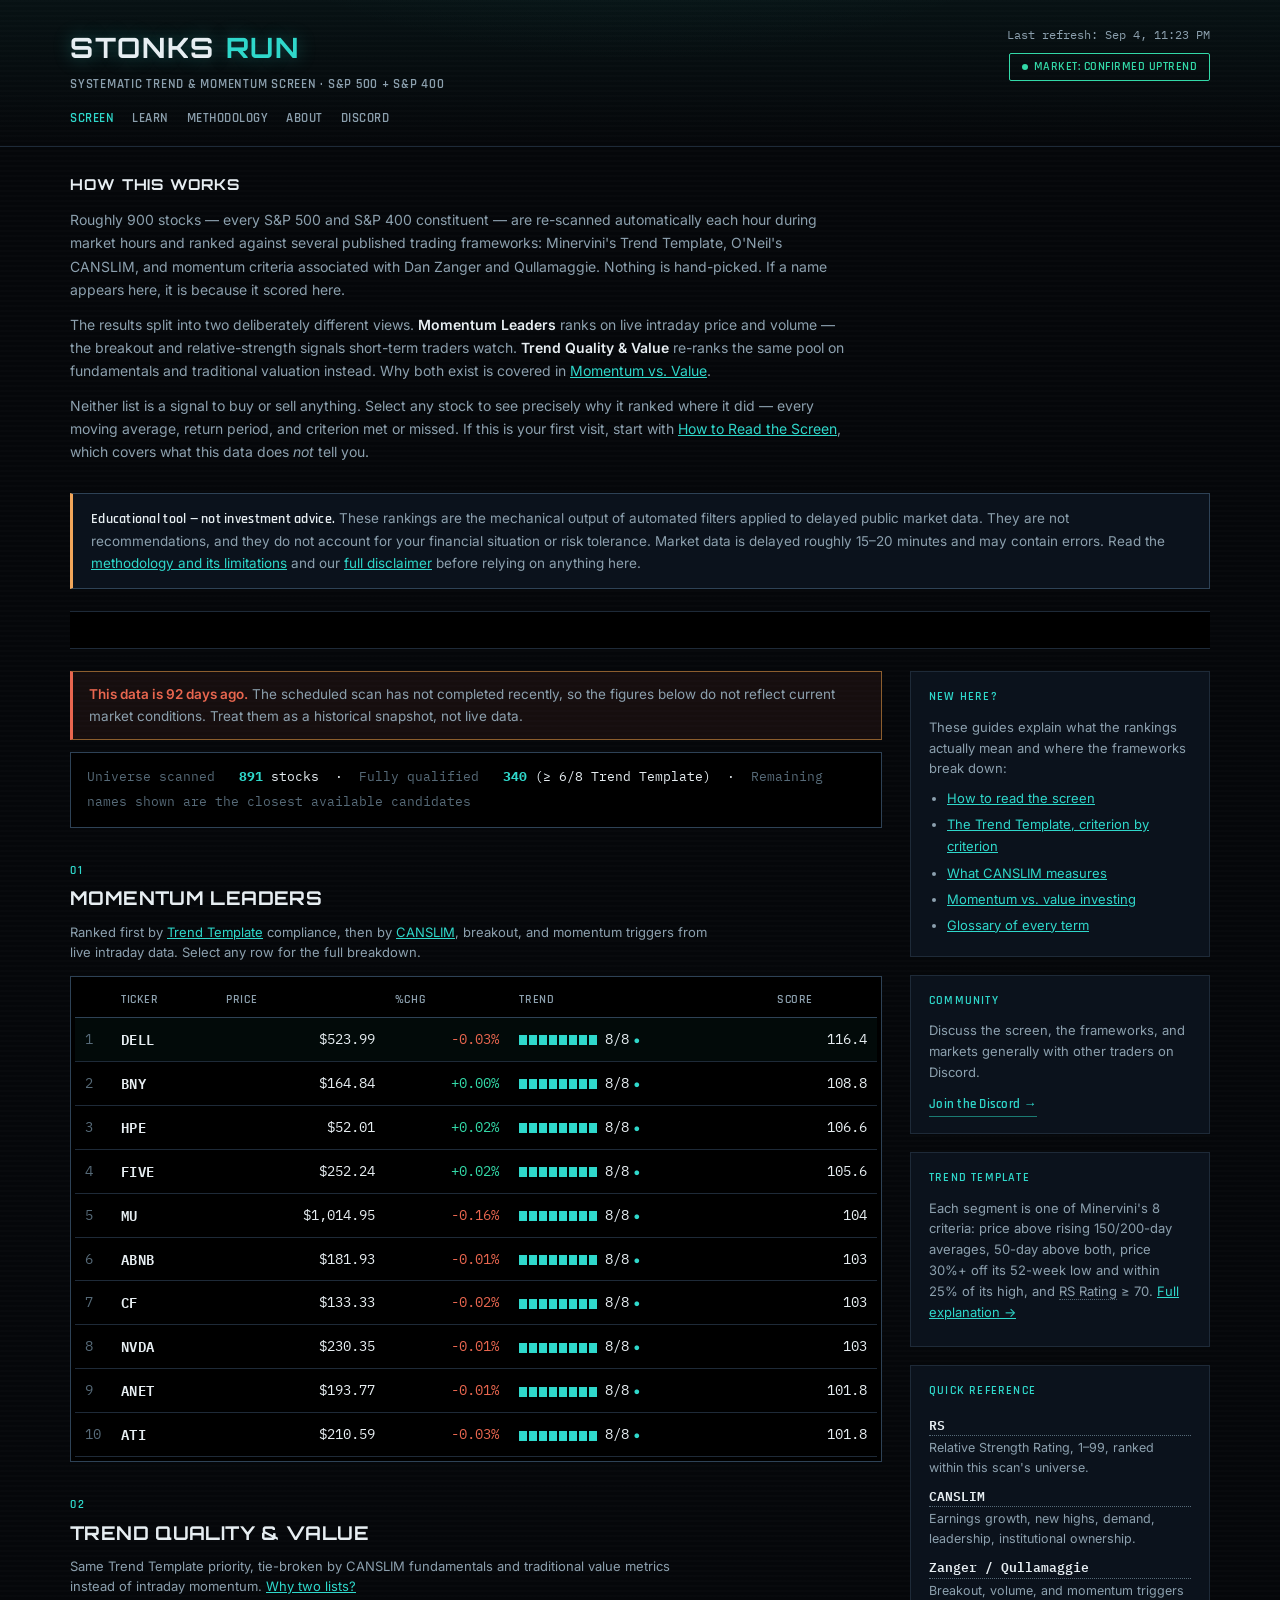
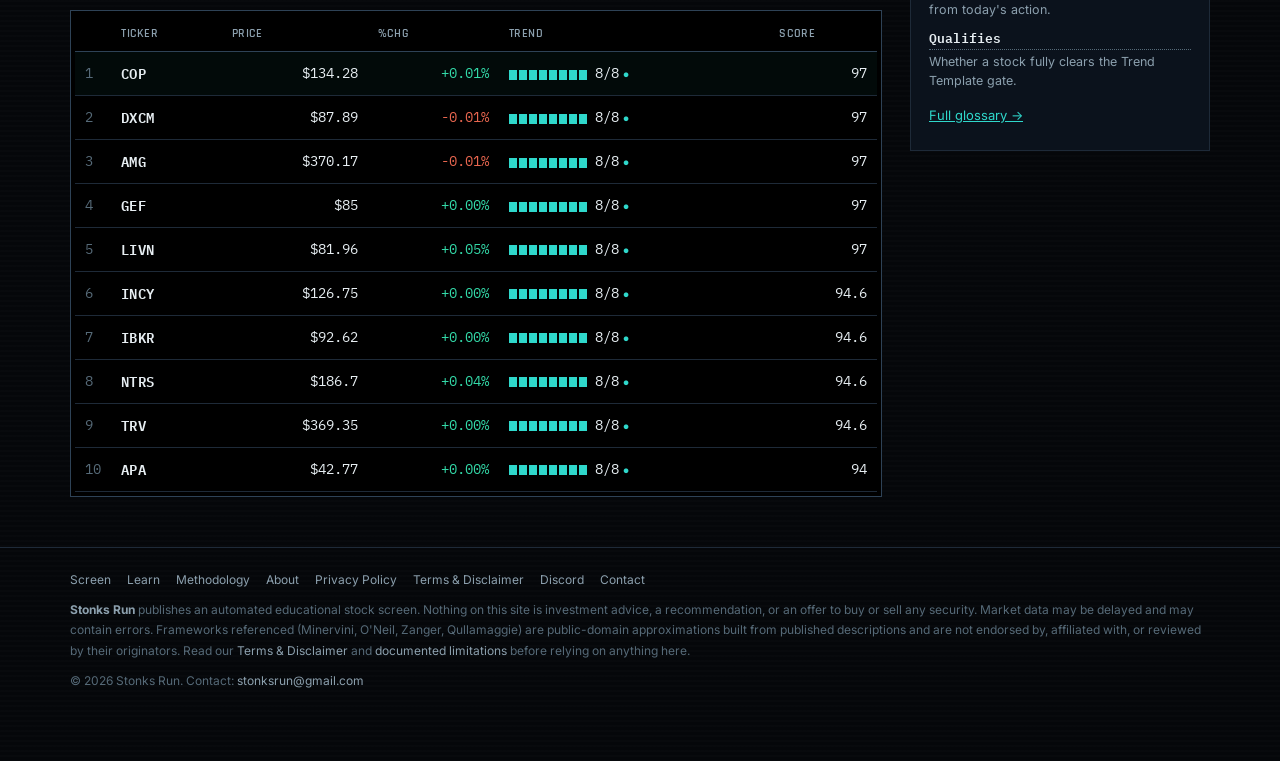
==== commit e44f8803: "Unify layout, remove ad boxes, fix Node 24 deprecation, copy pass" ====
--- a/docs/index.html
+++ b/docs/index.html
@@ -89,15 +89,16 @@
 <main id="main-content">
   <section class="intro" id="how-it-works">
     <h2>How This Works</h2>
-    <p>Every S&amp;P 500 and S&amp;P 400 stock is re-scanned automatically during market hours and ranked against several
-    published trading frameworks &mdash; Minervini's Trend Template, O'Neil's CANSLIM, and momentum criteria associated
-    with Dan Zanger and Qullamaggie. Nothing is hand-picked: if a name appears here, it is because it scored here.</p>
-    <p>The results split into two philosophically different views. <strong>Momentum Leaders</strong> ranks using live
-    intraday price and volume action &mdash; the breakout and relative-strength signals short-term traders watch.
-    <strong>Trend Quality &amp; Value</strong> re-ranks the same pool using fundamentals and traditional valuation instead.
-    The difference between them is explained in <a href="momentum-vs-value.html">Momentum vs. Value</a>.</p>
-    <p>Neither list is a signal to buy or sell anything. Select any stock to see exactly why it ranked where it did &mdash;
-    every moving average, return period, and criterion met or missed. New here? Start with
+    <p>Roughly 900 stocks &mdash; every S&amp;P 500 and S&amp;P 400 constituent &mdash; are re-scanned automatically each
+    hour during market hours and ranked against several published trading frameworks: Minervini's Trend Template,
+    O'Neil's CANSLIM, and momentum criteria associated with Dan Zanger and Qullamaggie. Nothing is hand-picked. If a name
+    appears here, it is because it scored here.</p>
+    <p>The results split into two deliberately different views. <strong>Momentum Leaders</strong> ranks on live intraday
+    price and volume &mdash; the breakout and relative-strength signals short-term traders watch. <strong>Trend Quality
+    &amp; Value</strong> re-ranks the same pool on fundamentals and traditional valuation instead. Why both exist is
+    covered in <a href="momentum-vs-value.html">Momentum vs. Value</a>.</p>
+    <p>Neither list is a signal to buy or sell anything. Select any stock to see precisely why it ranked where it did
+    &mdash; every moving average, return period, and criterion met or missed. If this is your first visit, start with
     <a href="reading-the-screen.html">How to Read the Screen</a>, which covers what this data does <em>not</em> tell you.</p>
   </section>
 
@@ -137,9 +138,6 @@
       </div>
       <div class="term-screen"><div id="section2-mount"></div></div>
 
-      <div class="ad-slot ad-inline" aria-label="Advertisement">
-        ADVERTISEMENT <span class="dim">320&times;100</span>
-      </div>
 
     </div>
 
@@ -181,9 +179,6 @@
         <p style="margin-top:12px"><a href="glossary.html">Full glossary &rarr;</a></p>
       </div>
 
-      <div class="ad-slot ad-rect" aria-label="Advertisement">
-        ADVERTISEMENT <span class="dim">300&times;250</span>
-      </div>
     </aside>
   </div>
 
--- a/docs/styles.css
+++ b/docs/styles.css
@@ -38,7 +38,6 @@
 }
 a { color: var(--teal); }
 .wrap { max-width: 1180px; margin: 0 auto; padding: 0 20px; }
-.wrap-narrow { max-width: 780px; margin: 0 auto; padding: 0 20px; }
 
 /* ---------- tooltip system ---------- */
 [data-tip] { cursor: help; position: relative; border-bottom: 1px dotted var(--text-faint); }
@@ -129,19 +128,6 @@
 .ticker-strip .tt-track { display: inline-block; padding-left: 100%; animation: tt-scroll 36s linear infinite; }
 @keyframes tt-scroll { from { transform: translateX(0); } to { transform: translateX(-100%); } }
 @media (prefers-reduced-motion: reduce) { .ticker-strip .tt-track { animation: none; padding-left: 20px; } }
-
-/* ---------- ads ---------- */
-.ad-slot {
-  border: 1px solid var(--hairline); border-radius: 2px;
-  background: rgba(255,255,255,0.015);
-  display: flex; align-items: center; justify-content: center; flex-direction: column;
-  font-family: var(--font-label); font-size: 10.5px; letter-spacing: 0.12em; text-transform: uppercase;
-  color: var(--text-faint); margin: 0 auto;
-}
-.ad-slot span.dim { font-family: var(--font-mono); font-size: 10px; margin-top: 5px; letter-spacing: 0; text-transform: none; }
-.ad-leaderboard { width: 100%; max-width: 728px; height: 90px; margin: 0 auto 22px; }
-.ad-inline { width: 100%; height: 90px; margin: 26px 0; }
-.ad-rect { width: 100%; max-width: 300px; height: 250px; margin: 0 auto; }
 
 /* ---------- layout ---------- */
 .layout { display: grid; grid-template-columns: 1fr 300px; gap: 28px; padding-bottom: 50px; align-items: start; }
@@ -343,6 +329,7 @@
   font-family: var(--font-label); font-weight: 600; font-size: 16px; letter-spacing: 0.02em;
   color: var(--teal); margin: 26px 0 8px;
 }
+.article { max-width: 760px; }
 .article p { font-size: 15px; line-height: 1.72; color: var(--text-dim); margin: 0 0 15px; }
 .article strong { color: var(--text); font-weight: 600; }
 .article em { color: var(--text); font-style: italic; }
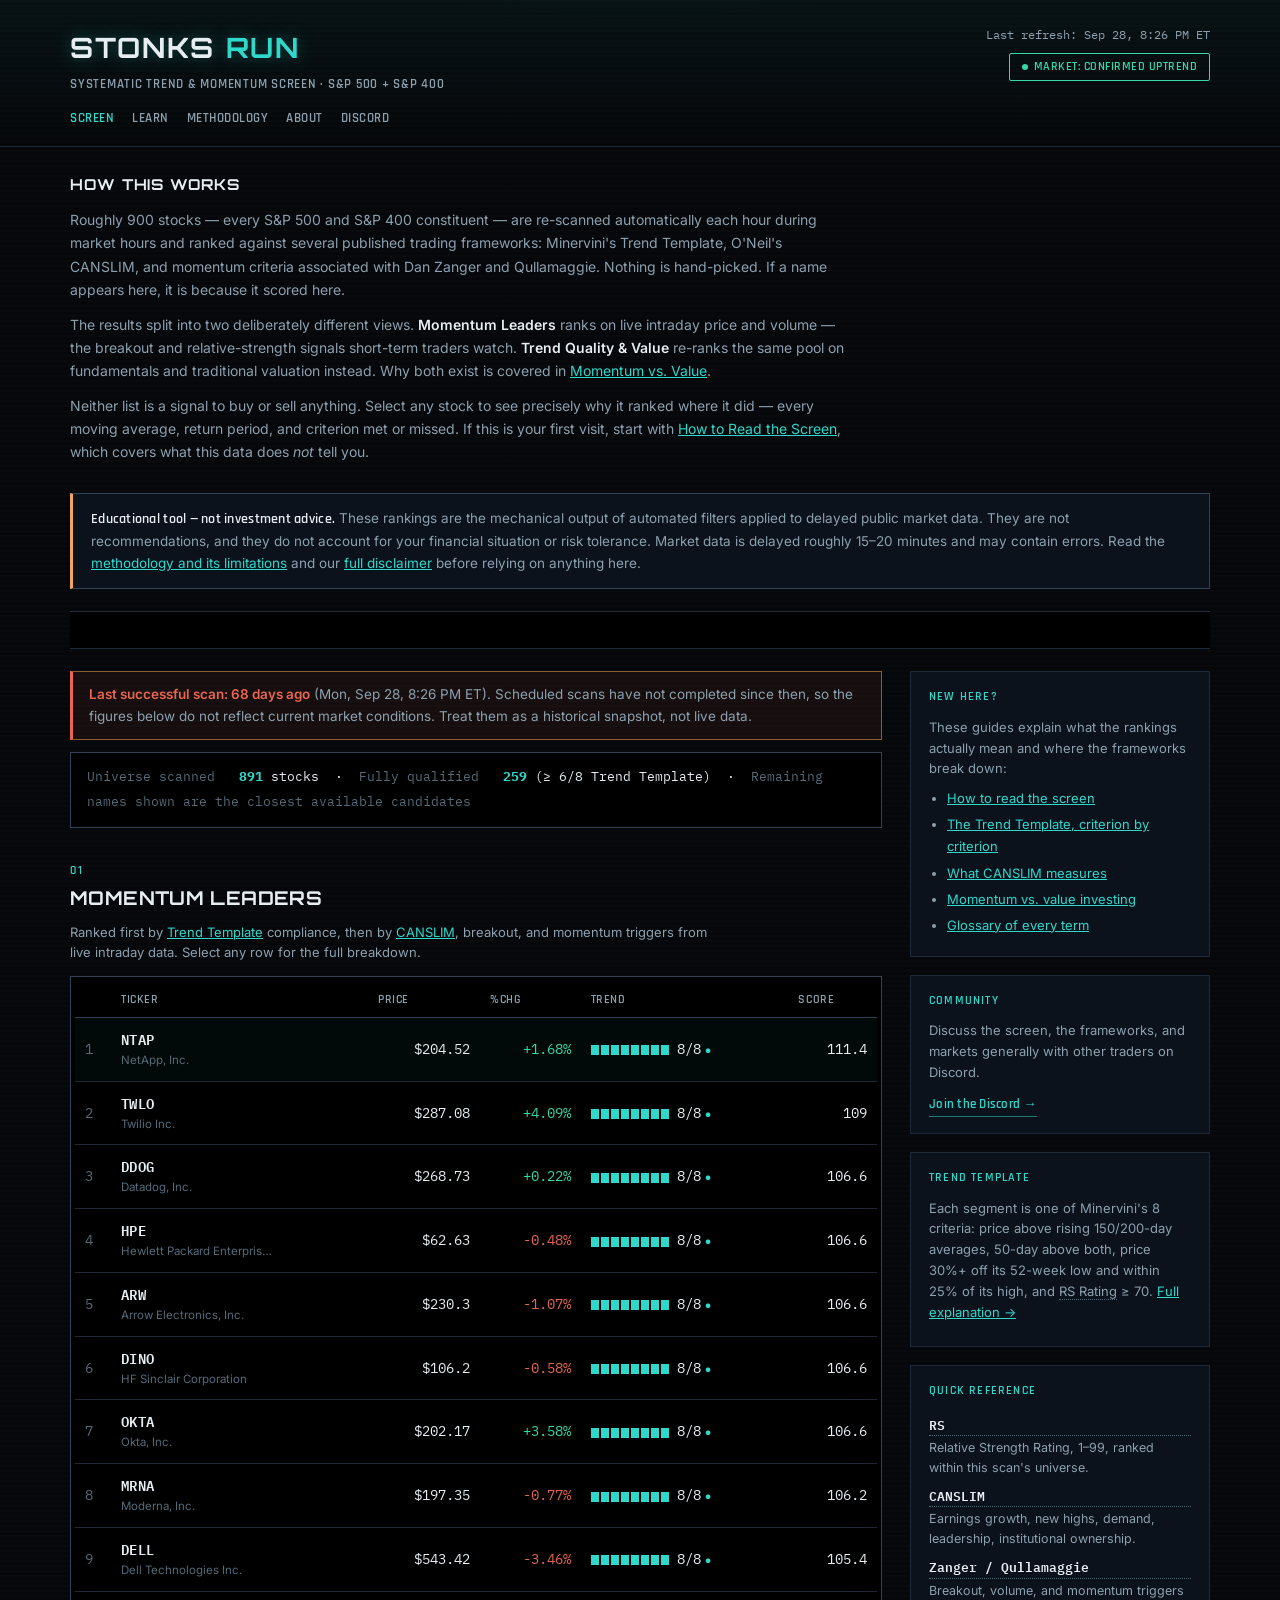
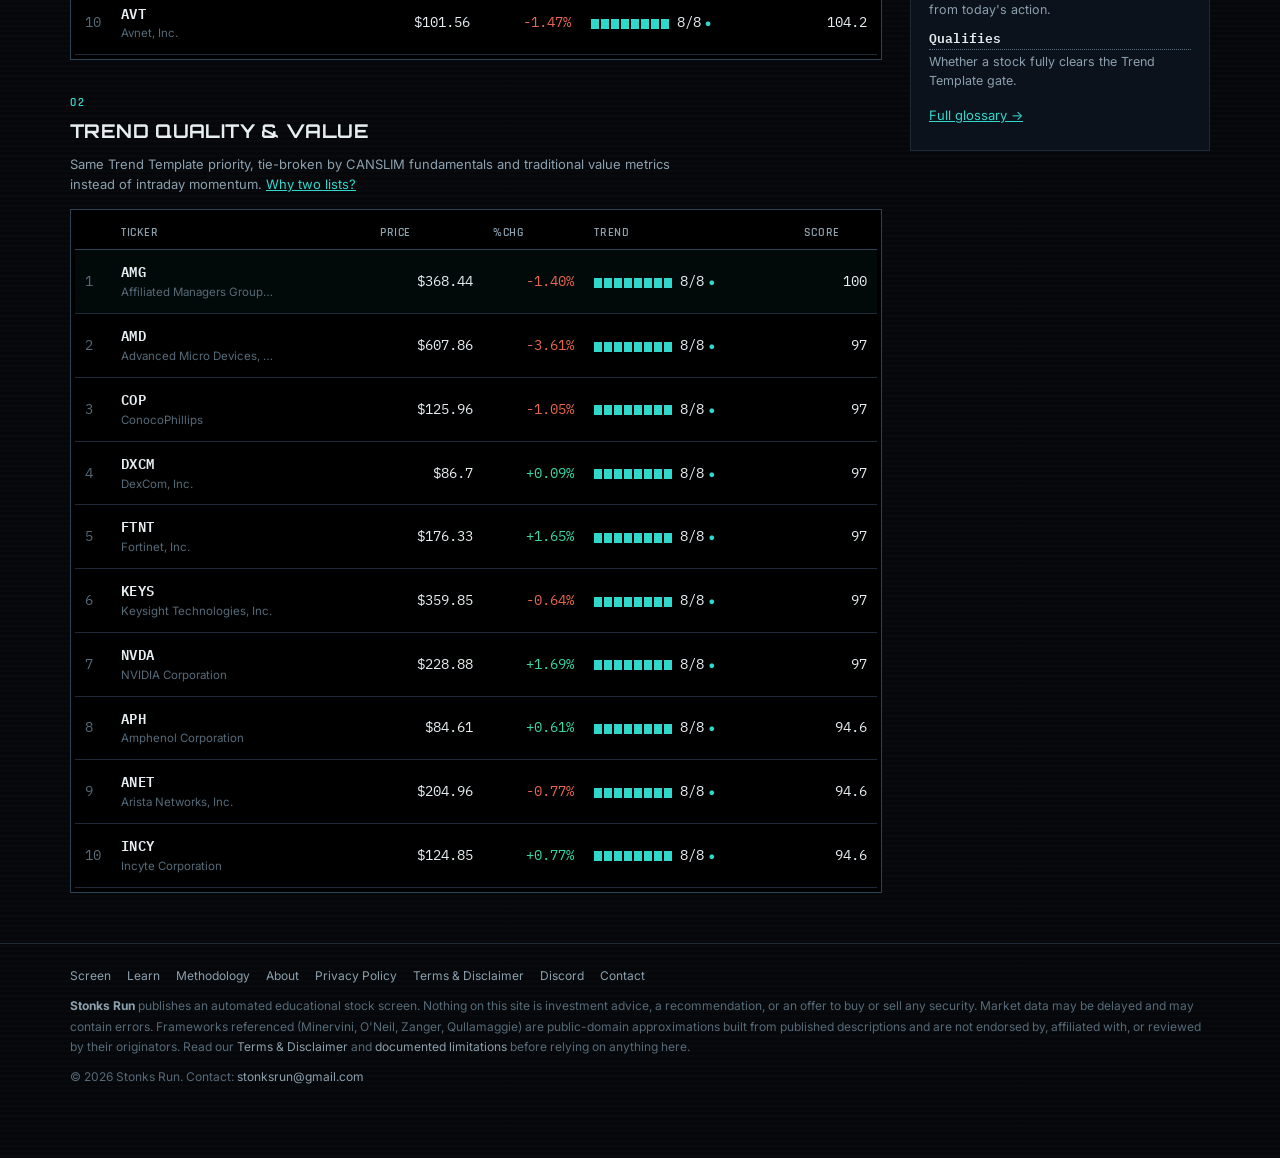
==== commit 7eabfe43: "Reliable scan trigger, fix %Chg, market-aware freshness banner" ====
--- a/docs/index.html
+++ b/docs/index.html
@@ -225,6 +225,13 @@
   return t ? ' data-tip="' + t.replace(/"/g, '&quot;') + '" tabindex="0"' : '';
 }
 
+function esc(str) {
+  if (str == null) return '';
+  return String(str)
+    .replace(/&/g, '&amp;').replace(/</g, '&lt;').replace(/>/g, '&gt;')
+    .replace(/"/g, '&quot;').replace(/'/g, '&#39;');
+}
+
 function fmtPct(v) {
   if (v === null || v === undefined) return '—';
   return (v >= 0 ? '+' : '') + v.toFixed(2) + '%';
@@ -338,6 +345,44 @@
   return '<div class="readout">' + lines.map(l => '<div class="rd-line">' + l + '</div>').join('') + '</div>';
 }
 
+/* ---------- moving-average stack ----------
+   Minervini's fourth criterion is about the ORDER of the averages, which a
+   grid of numbers doesn't convey. This lists price and the three averages
+   sorted high-to-low, so "proper order" (price > 50 > 150 > 200) is
+   visible at a glance rather than something you compute in your head. */
+function maStackHtml(price, m) {
+  const rows = [
+    { label: 'Price', v: price, isPrice: true },
+    { label: '50-day', v: m.sma50 },
+    { label: '150-day', v: m.sma150 },
+    { label: '200-day', v: m.sma200 },
+  ].filter(r => r.v != null);
+  if (rows.length < 2) return '';
+
+  const ideal = ['Price', '50-day', '150-day', '200-day'];
+  const sorted = [...rows].sort((a, b) => b.v - a.v);
+  const actualOrder = sorted.map(r => r.label);
+  const present = ideal.filter(l => actualOrder.includes(l));
+  const inOrder = actualOrder.join('|') === present.join('|');
+
+  const max = sorted[0].v, min = sorted[sorted.length - 1].v;
+  const span = max - min || 1;
+
+  let bars = sorted.map(r => {
+    const w = 22 + ((r.v - min) / span) * 78; // never zero-width
+    return '<div class="ma-row">' +
+      '<span class="ma-name' + (r.isPrice ? ' is-price' : '') + '">' + r.label + '</span>' +
+      '<span class="ma-bar-wrap"><span class="ma-bar' + (r.isPrice ? ' is-price' : '') + '" style="width:' + w.toFixed(1) + '%"></span></span>' +
+      '<span class="ma-val">' + fmtMoney(r.v) + '</span></div>';
+  }).join('');
+
+  const verdict = inOrder
+    ? '<span class="ma-ok">Stacked in trend order</span> &mdash; price above the 50-day, above the 150-day, above the 200-day.'
+    : '<span class="ma-no">Not in trend order</span> &mdash; the framework looks for price above the 50-day, above the 150-day, above the 200-day.';
+
+  return '<div class="ma-stack">' + bars + '<div class="ma-verdict">' + verdict + '</div></div>';
+}
+
 /* ---------- modal ---------- */
 function signalSection(title, items) {
   let html = '<div class="signal-block"><div class="signal-block-head">' + title + '</div>';
@@ -412,7 +457,14 @@
   return html;
 }
 
-function openDetailModal(r) {
+/* Modal navigation state: lets a user step through the ranked list without
+   closing and reopening, which is the actual workflow when comparing
+   candidates. Arrow keys work too. */
+let MODAL_CTX = { rows: [], index: 0, listName: '' };
+
+function openDetailModal(r, rows, index, listName) {
+  if (rows) MODAL_CTX = { rows: rows, index: index, listName: listName || '' };
+
   const chgClass = (r.pct_chg ?? 0) >= 0 ? 'chg-pos' : 'chg-neg';
   const checklist = (r.trend_criteria || []).map(([label, met]) =>
     '<li class="' + (met ? '' : 'unmet') + '"><span class="' + (met ? 'check-yes' : 'check-no') + '">' +
@@ -420,13 +472,32 @@
   ).join('');
 
   const m = r.metrics || {};
+  const total = MODAL_CTX.rows.length;
+  const pos = MODAL_CTX.index;
+  const rankLine = total
+    ? '<div class="modal-rank">#' + (pos + 1) + ' of ' + total + (MODAL_CTX.listName ? ' &middot; ' + MODAL_CTX.listName : '') + '</div>'
+    : '';
+
+  const navBar = total > 1
+    ? '<div class="modal-nav">' +
+        '<button class="mnav-btn" id="modal-prev"' + (pos === 0 ? ' disabled' : '') + ' aria-label="Previous stock">&larr; Prev</button>' +
+        '<span class="mnav-hint">Use &larr; &rarr; keys</span>' +
+        '<button class="mnav-btn" id="modal-next"' + (pos >= total - 1 ? ' disabled' : '') + ' aria-label="Next stock">Next &rarr;</button>' +
+      '</div>'
+    : '';
 
   const html =
-    '<h2 class="modal-ticker" id="modal-ticker">' + r.ticker + '</h2>' +
+    rankLine +
+    '<h2 class="modal-ticker" id="modal-ticker">' + esc(r.ticker) + '</h2>' +
+    (r.company ? '<div class="modal-company">' + esc(r.company) +
+       (r.sector ? ' <span class="modal-sector">' + esc(r.sector) + '</span>' : '') + '</div>' : '') +
     '<div class="modal-price-row">' + fmtMoney(r.price) + ' &nbsp; <span class="' + chgClass + '"' + tipAttr('chg') + '>' + fmtPct(r.pct_chg) + '</span></div>' +
     '<div class="modal-score-row">Composite score<span' + tipAttr('score') + '> ' + r.score + '</span> &middot; RS<span' + tipAttr('rs') + '> ' + (r.rs ?? '—') + '</span> &middot; Trend<span' + tipAttr('trend') + '> ' + r.trend + '</span>' +
     ' &middot; Qualifies<span' + tipAttr('qualifies') + '>: ' + (r.qualifies ? 'Yes' : 'No') + '</span></div>' +
     buildReadout(r) +
+    '<div class="modal-group-title">Moving Average Stack</div>' +
+    '<div class="modal-group-sub">Where price sits relative to each average, and whether they are in the order the Trend Template looks for.</div>' +
+    maStackHtml(r.price, m) +
     metricsGridHtml(m, r.price) +
     '<div class="modal-group-title">Trend Template Checklist</div>' +
     '<div class="modal-group-sub">' + r.trend + ' of Minervini\'s 8 criteria currently met. <a href="trend-template.html">What each criterion means &rarr;</a></div>' +
@@ -437,12 +508,33 @@
     signalSection('Zanger (' + r.zanger + ')', r.signals && r.signals.zanger) +
     signalSection('Qullamaggie (' + r.qullamaggie + ')', r.signals && r.signals.qullamaggie) +
     signalSection('Value (' + r.value + ')', r.signals && r.signals.value) +
+    navBar +
+    '<div class="modal-links"><a href="https://finance.yahoo.com/quote/' + encodeURIComponent(r.ticker) +
+      '/chart" target="_blank" rel="noopener noreferrer">Open chart on Yahoo Finance &rarr;</a>' +
+      '<span class="ml-note">External site. We do not draw charts here &mdash; verify price action against a real-time source.</span></div>' +
     '<div class="modal-footnote">This breakdown describes what the data shows against published screening criteria. It is not a recommendation, and it does not account for company news, earnings dates, or your own circumstances. Prices are delayed. See <a href="methodology.html">methodology</a> and <a href="terms.html">terms</a>.</div>';
 
-  document.getElementById('modal-content').innerHTML = html;
+  const box = document.getElementById('modal-content');
+  box.innerHTML = html;
+
+  const prevBtn = document.getElementById('modal-prev');
+  const nextBtn = document.getElementById('modal-next');
+  if (prevBtn) prevBtn.addEventListener('click', () => stepModal(-1));
+  if (nextBtn) nextBtn.addEventListener('click', () => stepModal(1));
+
   const overlay = document.getElementById('detail-modal');
   overlay.hidden = false;
+  overlay.scrollTop = 0;
+  const mb = overlay.querySelector ? overlay.querySelector('.modal-box') : null;
+  if (mb) mb.scrollTop = 0;
   document.getElementById('modal-close-btn').focus();
+}
+
+function stepModal(delta) {
+  const next = MODAL_CTX.index + delta;
+  if (next < 0 || next >= MODAL_CTX.rows.length) return;
+  MODAL_CTX.index = next;
+  openDetailModal(MODAL_CTX.rows[next]);
 }
 
 function closeDetailModal() {
@@ -454,11 +546,16 @@
   if (e.target.id === 'detail-modal') closeDetailModal();
 });
 document.addEventListener('keydown', (e) => {
-  if (e.key === 'Escape') closeDetailModal();
+  const overlay = document.getElementById('detail-modal');
+  const open = overlay && !overlay.hidden;
+  if (e.key === 'Escape') { closeDetailModal(); return; }
+  if (!open) return;
+  if (e.key === 'ArrowLeft') { e.preventDefault(); stepModal(-1); }
+  if (e.key === 'ArrowRight') { e.preventDefault(); stepModal(1); }
 });
 
 /* ---------- list rendering ---------- */
-function renderTable(mountId, rows, scoreLabel) {
+function renderTable(mountId, rows, scoreLabel, listName) {
   const mount = document.getElementById(mountId);
   if (!rows || rows.length === 0) {
     mount.innerHTML = '<div class="state-msg"><strong>No Data</strong>The first scheduled scan will populate this automatically.</div>';
@@ -476,7 +573,8 @@
     const qualFlag = r.qualifies ? '<span class="qual-flag" title="Fully qualifies">&#9679;</span>' : '';
     html += '<tr class="data-row" data-idx="' + i + '" tabindex="0">' +
       '<td class="rank">' + (i + 1) + '</td>' +
-      '<td class="ticker">' + r.ticker + '</td>' +
+      '<td class="ticker">' + esc(r.ticker) +
+        (r.company ? '<span class="co-name">' + esc(r.company) + '</span>' : '') + '</td>' +
       '<td class="num">' + fmtMoney(r.price) + '</td>' +
       '<td class="num ' + chgClass + '">' + fmtPct(r.pct_chg) + '</td>' +
       '<td>' + trendBarHtml(r.trend_n) + ' ' + r.trend + qualFlag + '</td>' +
@@ -487,7 +585,7 @@
   mount.innerHTML = html;
 
   mount.querySelectorAll('tr.data-row').forEach((rowEl, i) => {
-    const openThis = () => openDetailModal(rows[i]);
+    const openThis = () => openDetailModal(rows[i], rows, i, listName);
     rowEl.addEventListener('click', openThis);
     rowEl.addEventListener('keydown', (e) => { if (e.key === 'Enter' || e.key === ' ') { e.preventDefault(); openThis(); } });
   });
@@ -497,7 +595,7 @@
   const track = document.getElementById('ticker-track');
   const all = [...(data.section1 || []), ...(data.section2 || [])];
   if (all.length === 0) { track.textContent = 'No scan data yet.'; return; }
-  const parts = all.map(r => r.ticker + ' ' + fmtPct(r.pct_chg));
+  const parts = all.map(r => esc(r.ticker) + ' ' + fmtPct(r.pct_chg));
   track.textContent = parts.join('     \u2022     ') + '     \u2022     ';
 }
 
@@ -516,35 +614,105 @@
 }
 
 /* ---------- data freshness ----------
-   The scan runs on a schedule that can be delayed or skipped by the CI
-   provider. Rather than silently presenting stale numbers as if they were
-   current, show the actual age of the data whenever it is meaningfully old.
-   Honest staleness beats confident wrongness on a finance site. */
-function describeAge(generatedAt) {
+   Market-aware. Scans run hourly while the US market is open plus once
+   after the close, and not at all overnight or on weekends. So "how old is
+   the data" only matters while the market is open; when it is closed the
+   right question is "does the data include the last session's close?".
+   The previous version flagged anything over 6 hours old as stale, which
+   put a red warning on the site every night and all weekend even when
+   nothing was wrong. Honest staleness still beats confident wrongness:
+   a scan that really is missing is still called out. */
+const ET_TZ = 'America/New_York';
+const OPEN_MIN = 9 * 60 + 30;   // 9:30 ET
+const CLOSE_MIN = 16 * 60;      // 16:00 ET
+
+function etParts(date) {
+  const f = new Intl.DateTimeFormat('en-US', {
+    timeZone: ET_TZ, year: 'numeric', month: '2-digit', day: '2-digit',
+    weekday: 'short', hour: '2-digit', minute: '2-digit', hourCycle: 'h23'
+  });
+  const p = {};
+  f.formatToParts(date).forEach(x => { p[x.type] = x.value; });
+  return {
+    ymd: p.year + '-' + p.month + '-' + p.day,
+    weekday: !['Sat', 'Sun'].includes(p.weekday),
+    mins: (parseInt(p.hour, 10) % 24) * 60 + parseInt(p.minute, 10)
+  };
+}
+
+function fmtET(date) {
+  return date.toLocaleString('en-US', {
+    timeZone: ET_TZ, weekday: 'short', month: 'short', day: 'numeric', hour: 'numeric', minute: '2-digit'
+  }) + ' ET';
+}
+
+function fmtAge(mins) {
+  if (mins < 90) return mins + ' min ago';
+  const hrs = Math.floor(mins / 60);
+  if (hrs < 48) return hrs + (hrs === 1 ? ' hour ago' : ' hours ago');
+  return Math.floor(hrs / 24) + ' days ago';
+}
+
+/* The most recent weekday (ET) whose 4:00pm close has already happened. */
+function lastCloseYmd(now) {
+  const n = etParts(now);
+  if (n.weekday && n.mins >= CLOSE_MIN) return n.ymd;
+  let d = new Date(now.getTime());
+  for (let i = 0; i < 7; i++) {
+    d = new Date(d.getTime() - 24 * 3600 * 1000);
+    const p = etParts(d);
+    if (p.weekday) return p.ymd;
+  }
+  return n.ymd;
+}
+
+function assessFreshness(generatedAt, now) {
   const then = new Date(generatedAt);
   if (isNaN(then)) return null;
-  const mins = Math.floor((Date.now() - then.getTime()) / 60000);
-  if (mins < 0) return { mins, text: 'just now', level: 'fresh' };
-  if (mins < 90) return { mins, text: mins + ' min ago', level: 'fresh' };
-  const hrs = Math.floor(mins / 60);
-  if (hrs < 24) return { mins, text: hrs + ' hour' + (hrs === 1 ? '' : 's') + ' ago', level: hrs >= 6 ? 'stale' : 'aging' };
-  const days = Math.floor(hrs / 24);
-  return { mins, text: days + ' day' + (days === 1 ? '' : 's') + ' ago', level: 'stale' };
+  now = now || new Date();
+  const ageMins = Math.max(0, Math.floor((now - then) / 60000));
+  const n = etParts(now);
+  const g = etParts(then);
+  const marketOpen = n.weekday && n.mins >= OPEN_MIN && n.mins < CLOSE_MIN;
+
+  // Recent enough under any conditions: say nothing.
+  if (ageMins < 100) return { level: 'fresh', ageMins, then };
+
+  if (marketOpen) {
+    // First scan of the day starts ~9:47 ET and takes a few minutes to publish.
+    const fromBeforeToday = g.ymd < n.ymd;
+    if (fromBeforeToday && n.mins < 10 * 60 + 20) return { level: 'opening', ageMins, then };
+    return { level: ageMins < 180 ? 'aging' : 'stale', ageMins, then };
+  }
+
+  // Market closed (overnight, pre-open, weekend): is the last close covered?
+  const closeYmd = lastCloseYmd(now);
+  const coversClose = g.ymd > closeYmd || (g.ymd === closeYmd && g.mins >= CLOSE_MIN);
+  if (coversClose) return { level: 'closed', ageMins, then };
+  const duringLastSession = g.ymd === closeYmd && g.mins >= OPEN_MIN;
+  return { level: duringLastSession ? 'aging' : 'stale', ageMins, then };
 }
 
 function renderFreshness(generatedAt) {
   const host = document.getElementById('freshness-banner');
   if (!host) return;
-  const age = describeAge(generatedAt);
-  if (!age || age.level === 'fresh') { host.innerHTML = ''; return; }
-
-  if (age.level === 'stale') {
-    host.innerHTML = '<div class="freshness stale"><strong>This data is ' + age.text + '.</strong> ' +
-      'The scheduled scan has not completed recently, so the figures below do not reflect current market conditions. ' +
-      'Treat them as a historical snapshot, not live data.</div>';
+  const f = assessFreshness(generatedAt);
+  if (!f || f.level === 'fresh') { host.innerHTML = ''; return; }
+  const when = fmtET(f.then);
+
+  if (f.level === 'closed') {
+    host.innerHTML = '<div class="freshness closed"><strong>Market closed.</strong> Showing the post-close scan from ' +
+      when + '. Updates resume hourly after the next open.</div>';
+  } else if (f.level === 'opening') {
+    host.innerHTML = '<div class="freshness closed"><strong>Market open.</strong> Showing the previous session\'s ' +
+      'closing scan (' + when + '). The first scan of today publishes shortly before 10:00 ET.</div>';
+  } else if (f.level === 'aging') {
+    host.innerHTML = '<div class="freshness aging">Last successful scan was <strong>' + fmtAge(f.ageMins) +
+      '</strong> (' + when + '). Figures may not reflect the latest prices.</div>';
   } else {
-    host.innerHTML = '<div class="freshness aging">Last successful scan was <strong>' + age.text + '</strong>. ' +
-      'Figures may not reflect the most recent session.</div>';
+    host.innerHTML = '<div class="freshness stale"><strong>Last successful scan: ' + fmtAge(f.ageMins) + '</strong> (' +
+      when + '). Scheduled scans have not completed since then, so the figures below do not reflect current ' +
+      'market conditions. Treat them as a historical snapshot, not live data.</div>';
   }
 }
 
@@ -557,20 +725,37 @@
     const updated = new Date(data.generated_at);
     const el = document.getElementById('updated-at');
     if (el) el.textContent = isNaN(updated) ? data.generated_at :
-      updated.toLocaleString(undefined, { month: 'short', day: 'numeric', hour: 'numeric', minute: '2-digit' });
+      updated.toLocaleString('en-US', { timeZone: ET_TZ, month: 'short', day: 'numeric', hour: 'numeric', minute: '2-digit' }) + ' ET';
 
     updateStatus(data.market_status);
     renderFreshness(data.generated_at);
 
-    document.getElementById('scan-summary').innerHTML =
-      '<span class="label">Universe scanned</span> &nbsp; <strong>' + data.total_scored + '</strong> stocks &nbsp;&middot;&nbsp; ' +
-      '<span class="label">Fully qualified</span> &nbsp; <strong>' + data.qualifying_count + '</strong> (&ge; ' +
-      data.min_trend_needed + '/8 Trend Template) &nbsp;&middot;&nbsp; ' +
-      '<span class="label">Remaining names shown are the closest available candidates</span>';
+    /* When nothing clears the gate, that is the most important fact on the
+       page and it should read as a headline, not a statistic buried in a
+       summary line. A list of ten non-qualifying names is not ten
+       opportunities, and the page should not let anyone assume it is. */
+    const q = data.qualifying_count;
+    const summaryEl = document.getElementById('scan-summary');
+    if (q === 0) {
+      summaryEl.className = 'scan-summary zero-qualified';
+      summaryEl.innerHTML =
+        '<div class="zq-head">No stock currently clears the Trend Template gate.</div>' +
+        '<div class="zq-body">All ' + data.total_scored + ' scanned names fall short of ' +
+        data.min_trend_needed + '/8 criteria. The lists below show the <em>closest</em> candidates so you can see ' +
+        'where relative strength sits &mdash; they are not confirmed setups, and a day like this is itself information ' +
+        'about market conditions. <a href="reading-the-screen.html">What this means &rarr;</a></div>';
+    } else {
+      summaryEl.className = 'scan-summary';
+      summaryEl.innerHTML =
+        '<span class="label">Universe scanned</span> &nbsp; <strong>' + data.total_scored + '</strong> stocks &nbsp;&middot;&nbsp; ' +
+        '<span class="label">Fully qualified</span> &nbsp; <strong>' + q + '</strong> (&ge; ' +
+        data.min_trend_needed + '/8 Trend Template) &nbsp;&middot;&nbsp; ' +
+        '<span class="label">Remaining names shown are the closest available candidates</span>';
+    }
 
     updateTicker(data);
-    renderTable('section1-mount', data.section1, 'Score');
-    renderTable('section2-mount', data.section2, 'Score');
+    renderTable('section1-mount', data.section1, 'Score', 'Momentum Leaders');
+    renderTable('section2-mount', data.section2, 'Score', 'Trend Quality & Value');
   } catch (e) {
     updateStatus(null);
     const fh = document.getElementById('freshness-banner');
--- a/docs/styles.css
+++ b/docs/styles.css
@@ -307,7 +307,7 @@
 }
 
 /* ================= ARTICLE PAGES ================= */
-.article { padding: 30px 0 20px; }
+.article { padding: 30px 0 20px; max-width: 760px; }
 .article-eyebrow {
   font-family: var(--font-label); font-size: 12px; font-weight: 600; letter-spacing: 0.14em;
   color: var(--teal); text-transform: uppercase; margin: 0 0 8px;
@@ -329,7 +329,6 @@
   font-family: var(--font-label); font-weight: 600; font-size: 16px; letter-spacing: 0.02em;
   color: var(--teal); margin: 26px 0 8px;
 }
-.article { max-width: 760px; }
 .article p { font-size: 15px; line-height: 1.72; color: var(--text-dim); margin: 0 0 15px; }
 .article strong { color: var(--text); font-weight: 600; }
 .article em { color: var(--text); font-style: italic; }
@@ -435,6 +434,12 @@
   background: rgba(232,102,79,0.07); color: var(--text-dim);
 }
 .freshness.stale strong { color: var(--loss); }
+/* market closed / just opened: expected, not a problem - neutral tone */
+.freshness.closed {
+  border-color: var(--hairline); border-left-color: var(--teal-dim);
+  background: var(--bg-panel); color: var(--text-dim);
+}
+.freshness.closed strong { color: var(--text); }
 
 /* ---------- 404 ---------- */
 .notfound { padding: 70px 0 90px; text-align: center; }
@@ -452,3 +457,112 @@
   font-family: var(--font-label); font-weight: 600; font-size: 14px;
   color: var(--teal); text-decoration: none;
 }
+
+/* ---------- modal: rank + navigation ---------- */
+.modal-rank {
+  font-family: var(--font-label); font-size: 11px; font-weight: 600;
+  letter-spacing: 0.1em; text-transform: uppercase; color: var(--text-faint);
+  margin-bottom: 6px; padding-right: 40px;
+}
+.modal-nav {
+  display: flex; align-items: center; justify-content: space-between; gap: 12px;
+  margin-top: 22px; padding-top: 16px; border-top: 1px solid var(--hairline);
+}
+.mnav-btn {
+  background: transparent; border: 1px solid var(--hairline-bright); color: var(--teal);
+  font-family: var(--font-label); font-weight: 600; font-size: 13px; letter-spacing: 0.03em;
+  padding: 8px 16px; cursor: pointer;
+}
+.mnav-btn:hover:not(:disabled) { border-color: var(--teal); background: rgba(47,216,203,0.07); }
+.mnav-btn:disabled { color: var(--text-faint); border-color: var(--hairline); cursor: default; opacity: 0.5; }
+.mnav-hint {
+  font-family: var(--font-mono); font-size: 11px; color: var(--text-faint);
+}
+@media (max-width: 480px) { .mnav-hint { display: none; } }
+
+/* ---------- moving-average stack ---------- */
+.ma-stack {
+  background: var(--bg-inset); border: 1px solid var(--hairline);
+  padding: 12px 14px; margin-bottom: 6px;
+}
+.ma-row { display: flex; align-items: center; gap: 10px; margin-bottom: 7px; }
+.ma-row:last-of-type { margin-bottom: 0; }
+.ma-name {
+  font-family: var(--font-label); font-size: 11.5px; font-weight: 600; letter-spacing: 0.04em;
+  text-transform: uppercase; color: var(--text-faint); width: 62px; flex-shrink: 0;
+}
+.ma-name.is-price { color: var(--teal); }
+.ma-bar-wrap { flex: 1; height: 8px; background: rgba(255,255,255,0.03); min-width: 40px; }
+.ma-bar { display: block; height: 100%; background: var(--hairline-bright); }
+.ma-bar.is-price { background: var(--teal); box-shadow: 0 0 8px rgba(47,216,203,0.5); }
+.ma-val {
+  font-family: var(--font-mono); font-size: 12.5px; color: var(--text);
+  width: 78px; text-align: right; flex-shrink: 0;
+}
+.ma-verdict {
+  margin-top: 11px; padding-top: 10px; border-top: 1px solid var(--hairline);
+  font-size: 12.5px; color: var(--text-dim); line-height: 1.55;
+}
+.ma-ok { color: var(--gain); font-weight: 600; }
+.ma-no { color: var(--amber); font-weight: 600; }
+@media (max-width: 420px) {
+  .ma-name { width: 52px; font-size: 10.5px; }
+  .ma-val { width: 66px; font-size: 11.5px; }
+}
+
+/* ---------- company identity in table + modal ---------- */
+.co-name {
+  display: block; font-family: var(--font-body); font-size: 11.5px; font-weight: 400;
+  color: var(--text-faint); letter-spacing: 0; margin-top: 2px;
+  max-width: 22ch; overflow: hidden; text-overflow: ellipsis; white-space: nowrap;
+}
+.modal-company {
+  font-size: 14px; color: var(--text-dim); margin: -2px 0 8px; padding-right: 40px;
+  display: flex; align-items: center; gap: 10px; flex-wrap: wrap;
+}
+.modal-sector {
+  font-family: var(--font-label); font-size: 10.5px; font-weight: 600; letter-spacing: 0.08em;
+  text-transform: uppercase; color: var(--teal); border: 1px solid var(--teal-dim);
+  padding: 2px 8px; white-space: nowrap;
+}
+
+/* ---------- external chart link ---------- */
+.modal-links {
+  margin-top: 20px; padding-top: 14px; border-top: 1px solid var(--hairline);
+  display: flex; flex-direction: column; gap: 4px;
+}
+.modal-links a {
+  font-family: var(--font-label); font-weight: 600; font-size: 13.5px; color: var(--teal);
+  text-decoration: none;
+}
+.modal-links a:hover { text-decoration: underline; }
+.modal-links .ml-note { font-size: 11.5px; color: var(--text-faint); line-height: 1.5; }
+
+/* ---------- zero-qualified headline state ---------- */
+.scan-summary.zero-qualified {
+  border-color: var(--amber-dim); border-left: 3px solid var(--amber);
+  background: rgba(242,166,90,0.06); font-family: var(--font-body);
+  line-height: 1.6; padding: 14px 18px;
+}
+.zero-qualified .zq-head {
+  font-family: var(--font-label); font-size: 15px; font-weight: 700; color: var(--amber);
+  letter-spacing: 0.02em; margin-bottom: 6px;
+}
+.zero-qualified .zq-body { font-size: 13.5px; color: var(--text-dim); }
+.zero-qualified .zq-body a { color: var(--teal); }
+
+/* ---------- mobile refinement ---------- */
+@media (max-width: 560px) {
+  .co-name { max-width: 15ch; font-size: 11px; }
+  .modal-ticker { font-size: 21px; }
+  .modal-company { font-size: 13px; }
+  .article h1 { line-height: 1.28; }
+  .section-title { font-size: 16px; line-height: 1.45; }
+  .wordmark { font-size: 23px; }
+  .quicknav { gap: 13px; font-size: 12px; }
+}
+@media (max-width: 400px) {
+  .wrap, .layout { padding-left: 14px; padding-right: 14px; }
+  table.ledger td { padding: 9px 4px; }
+  .co-name { max-width: 12ch; }
+}
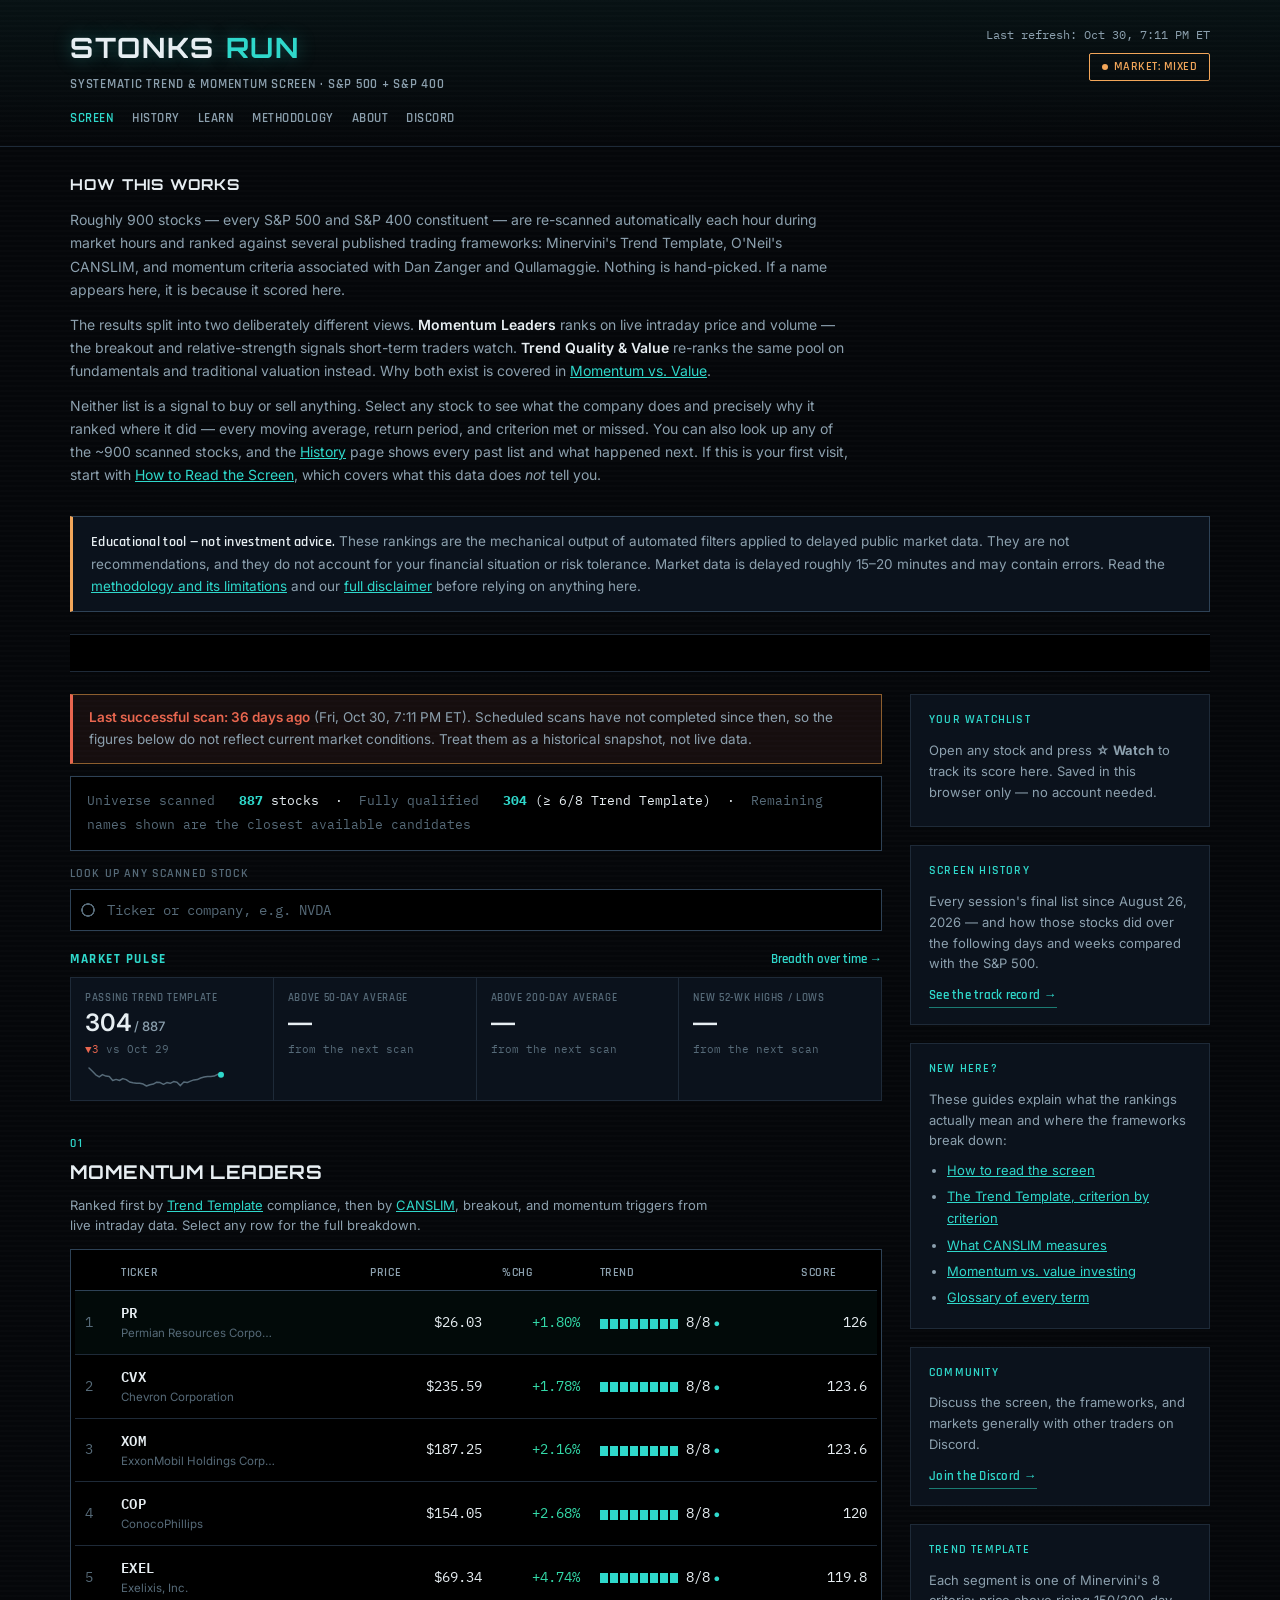
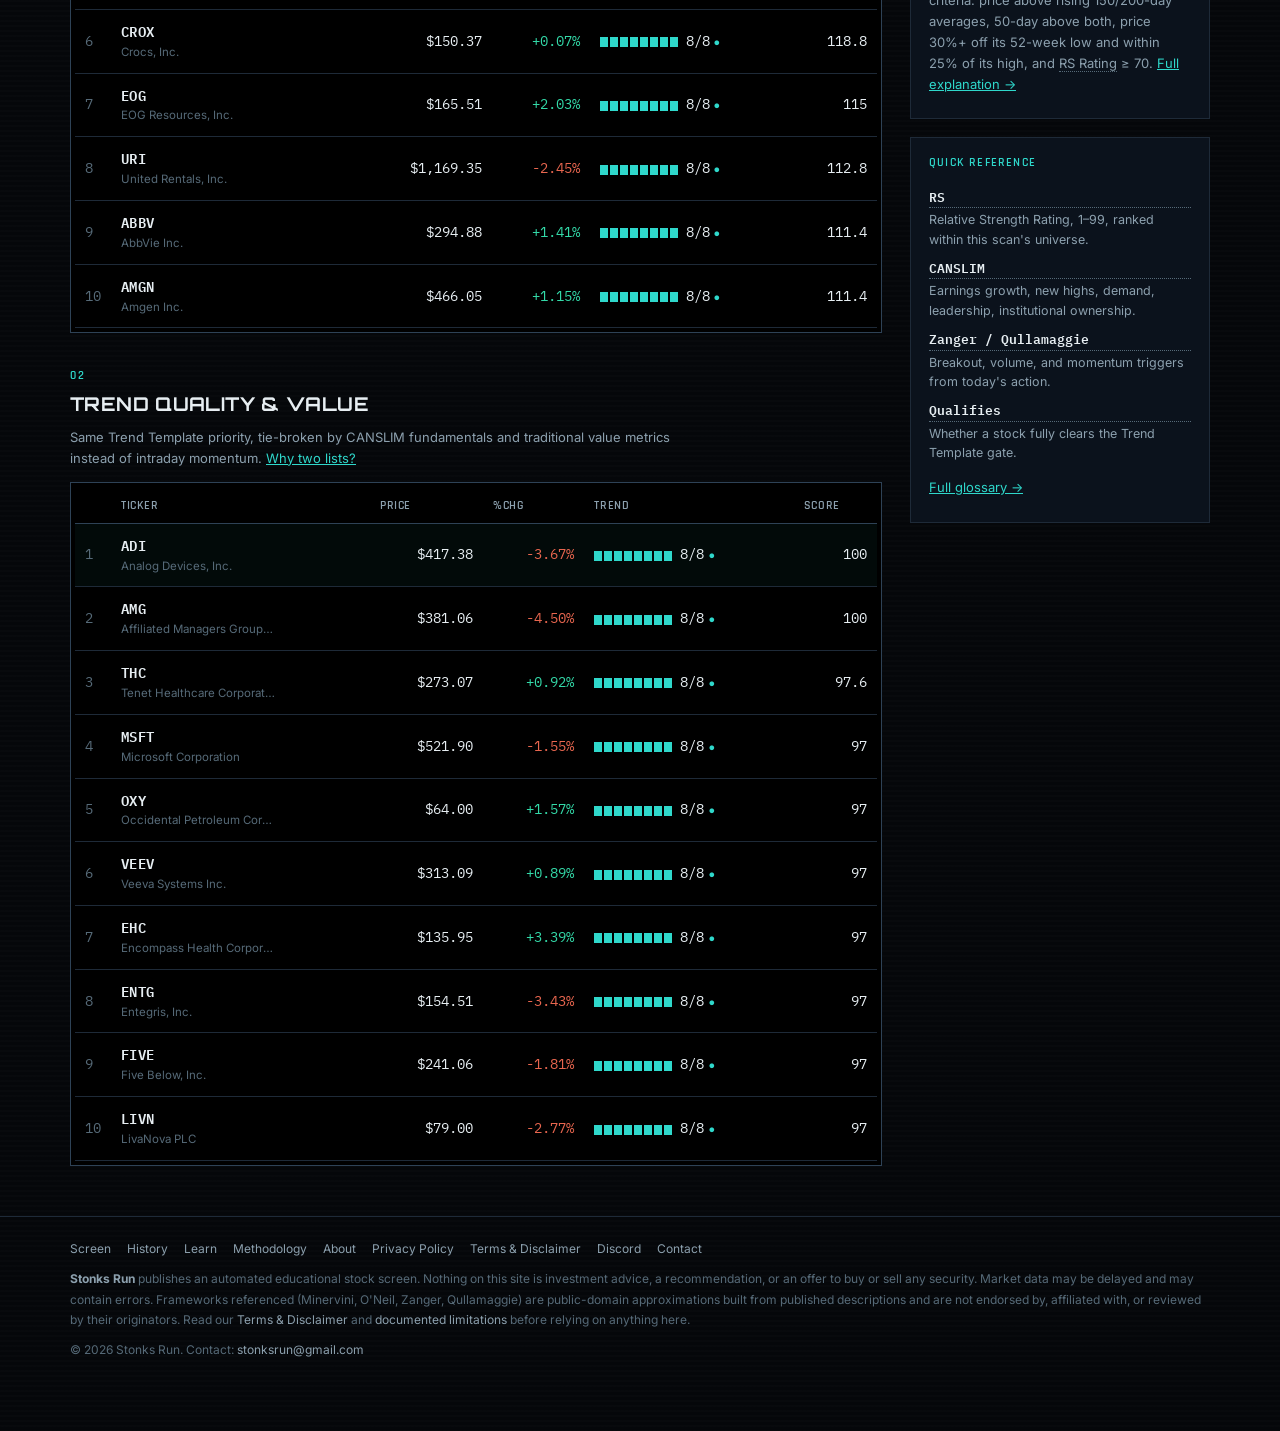
==== commit f9f89668: "History page, company profiles, market pulse, lookup, watchlist" ====
--- a/docs/index.html
+++ b/docs/index.html
@@ -72,6 +72,7 @@
       <p class="tagline">Systematic Trend &amp; Momentum Screen &middot; S&amp;P 500 + S&amp;P 400</p>
       <nav class="quicknav" aria-label="Main navigation">
         <a href="index.html" class="active" aria-current="page">Screen</a>
+        <a href="history.html">History</a>
         <a href="learn.html">Learn</a>
         <a href="methodology.html">Methodology</a>
         <a href="about.html">About</a>
@@ -97,8 +98,9 @@
     price and volume &mdash; the breakout and relative-strength signals short-term traders watch. <strong>Trend Quality
     &amp; Value</strong> re-ranks the same pool on fundamentals and traditional valuation instead. Why both exist is
     covered in <a href="momentum-vs-value.html">Momentum vs. Value</a>.</p>
-    <p>Neither list is a signal to buy or sell anything. Select any stock to see precisely why it ranked where it did
-    &mdash; every moving average, return period, and criterion met or missed. If this is your first visit, start with
+    <p>Neither list is a signal to buy or sell anything. Select any stock to see what the company does and precisely why it
+    ranked where it did &mdash; every moving average, return period, and criterion met or missed. You can also look up any
+    of the ~900 scanned stocks, and the <a href="history.html">History</a> page shows every past list and what happened next. If this is your first visit, start with
     <a href="reading-the-screen.html">How to Read the Screen</a>, which covers what this data does <em>not</em> tell you.</p>
   </section>
 
@@ -120,6 +122,16 @@
 
       <div id="freshness-banner"></div>
       <div id="scan-summary"></div>
+
+      <div class="lookup" role="search">
+        <label for="lookup-input">Look up any scanned stock</label>
+        <input id="lookup-input" type="search" autocomplete="off" spellcheck="false"
+          placeholder="Ticker or company, e.g. NVDA"
+          role="combobox" aria-expanded="false" aria-controls="lookup-results" aria-autocomplete="list">
+        <div class="lookup-results" id="lookup-results" role="listbox" hidden></div>
+      </div>
+
+      <section class="pulse" id="market-pulse" aria-label="Market breadth" hidden></section>
 
       <div class="section-head" id="momentum">
         <p class="section-eyebrow">01</p>
@@ -138,10 +150,31 @@
       </div>
       <div class="term-screen"><div id="section2-mount"></div></div>
 
+      <div class="section-head" id="sectors" hidden>
+        <p class="section-eyebrow">03</p>
+        <h2 class="section-title">Where Leadership Is</h2>
+        <p class="section-sub">Strong stocks tend to move in groups &mdash; the idea behind CANSLIM's &ldquo;L&rdquo; and
+        O'Neil's industry-group research. A name whose peers are also passing the Trend Template has more company than a
+        lone outlier. Hover a sector for detail.</p>
+      </div>
+      <div id="sector-mount"></div>
+
 
     </div>
 
     <aside class="rail">
+      <div class="rail-card" id="watchlist-card">
+        <h3>Your Watchlist</h3>
+        <div id="watchlist-mount"></div>
+      </div>
+
+      <div class="rail-card">
+        <h3>Screen History</h3>
+        <p>Every session's final list since August 26, 2026 &mdash; and how those stocks did over the following days and weeks
+        compared with the S&amp;P 500.</p>
+        <a href="history.html" class="discord-link">See the track record &rarr;</a>
+      </div>
+
       <div class="rail-card">
         <h3>New Here?</h3>
         <p>These guides explain what the rankings actually mean and where the frameworks break down:</p>
@@ -192,6 +225,7 @@
   </div>
 </div>
 
+<script src="common.js?v=2"></script>
 <script>
 const DATA_URL = 'data/latest.json';
 const REFRESH_MS = 5 * 60 * 1000; // poll for fresh data every 5 minutes
@@ -213,43 +247,38 @@
   avgdollarvol: "Average daily dollar volume over the past 20 sessions — a common liquidity filter.",
   breakout50: "Highest price over the prior 50 sessions. A move above this on volume is a classic breakout level.",
   pe: "Share price divided by trailing twelve months earnings per share.",
+  fpe: "Share price divided by analysts' expected earnings per share for the next fiscal year.",
   peg: "P/E divided by expected earnings growth. Near or below 1 is conventionally read as reasonable relative to growth.",
   margin: "Net income as a percentage of revenue.",
+  gross: "Revenue minus cost of goods sold, as a percentage of revenue.",
+  opmargin: "Operating income as a percentage of revenue.",
+  roe: "Net income relative to shareholder equity — how efficiently the company turns equity into profit.",
+  revgrowth: "Year-over-year revenue growth for the most recent quarter.",
   debtEquity: "Total debt relative to shareholder equity — a leverage measure.",
   epsQtr: "Year-over-year quarterly earnings-per-share growth.",
   epsAnn: "Year-over-year annual earnings-per-share growth.",
   inst: "Percentage of shares held by institutions. CANSLIM treats rising sponsorship as a demand signal.",
+  short: "Shares sold short as a percentage of the tradable float. High readings mean more bearish positioning — and more potential for short-covering rallies.",
+  beta: "How much the stock has tended to move relative to the overall market. 1.0 moves with the market; 1.5 swings about 50% more.",
 };
 function tipAttr(key) {
   const t = TIP[key];
   return t ? ' data-tip="' + t.replace(/"/g, '&quot;') + '" tabindex="0"' : '';
 }
 
-function esc(str) {
-  if (str == null) return '';
-  return String(str)
-    .replace(/&/g, '&amp;').replace(/</g, '&lt;').replace(/>/g, '&gt;')
-    .replace(/"/g, '&quot;').replace(/'/g, '&#39;');
-}
-
-function fmtPct(v) {
-  if (v === null || v === undefined) return '—';
-  return (v >= 0 ? '+' : '') + v.toFixed(2) + '%';
-}
-function fmtNum(v, digits) {
-  if (v === null || v === undefined) return '—';
-  return Number(v).toLocaleString(undefined, { maximumFractionDigits: digits ?? 2 });
-}
-function fmtMoney(v) {
-  if (v === null || v === undefined) return '—';
-  return '$' + fmtNum(v, 2);
-}
-function fmtVol(v) {
-  if (v === null || v === undefined) return '—';
-  if (v >= 1e9) return (v / 1e9).toFixed(2) + 'B';
-  if (v >= 1e6) return (v / 1e6).toFixed(2) + 'M';
-  if (v >= 1e3) return (v / 1e3).toFixed(1) + 'K';
-  return String(Math.round(v));
+const esc = SR.esc, fmtPct = SR.fmtPct, fmtNum = SR.fmtNum, fmtMoney = SR.fmtMoney, fmtVol = SR.fmtVol;
+
+/* Page state */
+let LATEST = null;     // latest.json
+let HISTORY = null;    // history.json (optional)
+let RECORDS = null;    // per-ticker record derived from history
+let UNIVERSE = null;   // universe.json (optional)
+let UNIVERSE_FAILED = false;
+let PENDING_HASH = parseHashTicker();
+
+function parseHashTicker() {
+  const m = /[#&]t=([A-Za-z0-9.\-]{1,10})/.exec(location.hash || '');
+  return m ? m[1].toUpperCase() : null;
 }
 
 function trendBarHtml(n) {
@@ -287,7 +316,6 @@
   const m = r.metrics || {};
   const lines = [];
 
-  // Trend structure
   if (r.trend_n >= 7) {
     lines.push('<strong>Trend structure:</strong> meets ' + r.trend_n + ' of 8 Trend Template criteria — the moving averages are in the stacked arrangement the framework associates with a confirmed uptrend.');
   } else if (r.trend_n >= 5) {
@@ -296,7 +324,6 @@
     lines.push('<strong>Trend structure:</strong> meets only ' + r.trend_n + ' of 8. The framework would not consider this a confirmed uptrend.');
   }
 
-  // Extension from 50-day
   if (m.sma50 != null && r.price != null) {
     const ext = ((r.price / m.sma50) - 1) * 100;
     if (ext > 25) {
@@ -308,7 +335,6 @@
     }
   }
 
-  // Position in 52-week range
   if (m.wk52_high != null && m.wk52_low != null && r.price != null && m.wk52_high > m.wk52_low) {
     const pos = ((r.price - m.wk52_low) / (m.wk52_high - m.wk52_low)) * 100;
     if (pos >= 90) {
@@ -320,7 +346,6 @@
     }
   }
 
-  // Momentum shape
   if (m.ret_3m_pct != null && m.ret_12m_pct != null) {
     if (m.ret_12m_pct > 0 && m.ret_3m_pct > m.ret_12m_pct * 0.7) {
       lines.push('<strong>Momentum shape:</strong> most of the trailing 12-month gain came in the last 3 months — a recent acceleration rather than a steady climb.');
@@ -329,7 +354,6 @@
     }
   }
 
-  // Volatility context for sizing
   if (m.adr20_pct != null) {
     if (m.adr20_pct >= 5) {
       lines.push('<strong>Volatility:</strong> average daily range of ' + m.adr20_pct.toFixed(1) + '% is high — position sizing and stop distance would need to account for much larger daily swings than a typical large-cap.');
@@ -338,18 +362,19 @@
     }
   }
 
+  const e = r.earnings;
+  if (e && e.days != null && e.days <= 14 && (e.next || r.lite)) {
+    lines.push('<strong>Event risk:</strong> earnings are due ' + (e.days === 0 ? 'today' : 'in ' + e.days + (e.days === 1 ? ' day' : ' days')) + '. Momentum frameworks generally treat an imminent report as a separate risk from the chart: the stock can gap well beyond its normal daily range.');
+  }
+
   if (!r.qualifies) {
-    lines.push('<strong>Note:</strong> this name does not fully clear the Trend Template gate. It appears as one of the closest available candidates, not as a confirmed setup.');
+    lines.push('<strong>Note:</strong> this name does not fully clear the Trend Template gate. ' + (r.lite ? 'It is shown because you looked it up.' : 'It appears as one of the closest available candidates, not as a confirmed setup.'));
   }
 
   return '<div class="readout">' + lines.map(l => '<div class="rd-line">' + l + '</div>').join('') + '</div>';
 }
 
-/* ---------- moving-average stack ----------
-   Minervini's fourth criterion is about the ORDER of the averages, which a
-   grid of numbers doesn't convey. This lists price and the three averages
-   sorted high-to-low, so "proper order" (price > 50 > 150 > 200) is
-   visible at a glance rather than something you compute in your head. */
+/* ---------- moving-average stack ---------- */
 function maStackHtml(price, m) {
   const rows = [
     { label: 'Price', v: price, isPrice: true },
@@ -369,7 +394,7 @@
   const span = max - min || 1;
 
   let bars = sorted.map(r => {
-    const w = 22 + ((r.v - min) / span) * 78; // never zero-width
+    const w = 22 + ((r.v - min) / span) * 78;
     return '<div class="ma-row">' +
       '<span class="ma-name' + (r.isPrice ? ' is-price' : '') + '">' + r.label + '</span>' +
       '<span class="ma-bar-wrap"><span class="ma-bar' + (r.isPrice ? ' is-price' : '') + '" style="width:' + w.toFixed(1) + '%"></span></span>' +
@@ -383,13 +408,13 @@
   return '<div class="ma-stack">' + bars + '<div class="ma-verdict">' + verdict + '</div></div>';
 }
 
-/* ---------- modal ---------- */
+/* ---------- modal building blocks ---------- */
 function signalSection(title, items) {
   let html = '<div class="signal-block"><div class="signal-block-head">' + title + '</div>';
   if (!items || items.length === 0) {
     html += '<p class="signal-empty">No signals triggered.</p>';
   } else {
-    html += '<ul class="signal-list">' + items.map(s => '<li>' + s + '</li>').join('') + '</ul>';
+    html += '<ul class="signal-list">' + items.map(s => '<li>' + esc(s) + '</li>').join('') + '</ul>';
   }
   return html + '</div>';
 }
@@ -400,85 +425,219 @@
          '<div class="m-value">' + value + '</div>' + subHtml + '</div>';
 }
 
-// distance of price from a moving average, as a labeled sub-line
 function maDistance(price, ma) {
   if (price == null || ma == null || ma === 0) return null;
   const d = ((price / ma) - 1) * 100;
   return { text: (d >= 0 ? '+' : '') + d.toFixed(1) + '% vs price', cls: d >= 0 ? 'm-above' : 'm-below' };
 }
 
-function metricsGridHtml(m, price) {
+const RATING_LABEL = { strong_buy: 'Strong Buy', buy: 'Buy', hold: 'Hold', underperform: 'Underperform', sell: 'Sell', none: null };
+
+function metricsGridHtml(m, price, lite) {
   if (!m) return '';
   let html = '<div class="modal-group-title">Technicals</div>';
 
   html += '<div class="modal-subsection-title">Price &amp; Trend</div>';
   html += rangeBarHtml(price, m.wk52_low, m.wk52_high);
-  const trendCells = [
+  html += '<div class="metric-grid">' + [
     metricCell('sma50', '50-Day Avg', fmtMoney(m.sma50), maDistance(price, m.sma50)),
     metricCell('sma150', '150-Day Avg', fmtMoney(m.sma150), maDistance(price, m.sma150)),
     metricCell('sma200', '200-Day Avg', fmtMoney(m.sma200), maDistance(price, m.sma200)),
-  ];
-  html += '<div class="metric-grid">' + trendCells.join('') + '</div>';
+  ].join('') + '</div>';
+
+  if (lite) {
+    html += '<div class="modal-subsection-title">Momentum &amp; Volatility</div><div class="metric-grid">' + [
+      metricCell('ret3m', '3-Mo Return', fmtPct(m.ret_3m_pct)),
+      metricCell('ret12m', '12-Mo Return', fmtPct(m.ret_12m_pct)),
+      metricCell('adr', 'ADR (20d)', m.adr20_pct != null ? fmtNum(m.adr20_pct, 2) + '%' : '—'),
+    ].join('') + '</div>';
+    return html;
+  }
 
   html += '<div class="modal-subsection-title">Volatility &amp; Liquidity</div>';
-  const volCells = [
+  html += '<div class="metric-grid">' + [
     metricCell('adr', 'ADR (20d)', m.adr20_pct != null ? fmtNum(m.adr20_pct, 2) + '%' : '—'),
     metricCell('avgvol', 'Avg Vol (50d)', fmtVol(m.avg_vol50)),
     metricCell('avgdollarvol', 'Avg $ Vol (20d)', m.avg_dollar_vol20 != null ? '$' + fmtVol(m.avg_dollar_vol20) : '—'),
-  ];
-  html += '<div class="metric-grid">' + volCells.join('') + '</div>';
+  ].join('') + '</div>';
 
   html += '<div class="modal-subsection-title">Momentum</div>';
-  const momCells = [
+  html += '<div class="metric-grid">' + [
     metricCell('ret3m', '3-Mo Return', fmtPct(m.ret_3m_pct)),
     metricCell('ret6m', '6-Mo Return', fmtPct(m.ret_6m_pct)),
     metricCell('ret12m', '12-Mo Return', fmtPct(m.ret_12m_pct)),
     metricCell('breakout50', '50d Breakout Lvl', fmtMoney(m.prior_50d_high), maDistance(price, m.prior_50d_high)),
-  ];
-  html += '<div class="metric-grid">' + momCells.join('') + '</div>';
-
-  const fundCells = [];
-  if (m.trailing_pe != null) fundCells.push(metricCell('pe', 'P/E (TTM)', fmtNum(m.trailing_pe, 1)));
-  if (m.peg_ratio != null) fundCells.push(metricCell('peg', 'PEG Ratio', fmtNum(m.peg_ratio, 2)));
-  if (m.profit_margin_pct != null) fundCells.push(metricCell('margin', 'Profit Margin', fmtNum(m.profit_margin_pct, 1) + '%'));
-  if (m.debt_to_equity != null) fundCells.push(metricCell('debtEquity', 'Debt/Equity', fmtNum(m.debt_to_equity, 1)));
-  if (m.eps_qtr_growth_pct != null) fundCells.push(metricCell('epsQtr', 'EPS Qtr Growth', fmtPct(m.eps_qtr_growth_pct)));
-  if (m.eps_ann_growth_pct != null) fundCells.push(metricCell('epsAnn', 'EPS Ann Growth', fmtPct(m.eps_ann_growth_pct)));
-  if (m.institutional_pct != null) fundCells.push(metricCell('inst', 'Institutional', fmtNum(m.institutional_pct, 1) + '%'));
-
-  if (fundCells.length > 0) {
-    html += '<div class="modal-group-title">Fundamentals</div>' +
-      '<div class="modal-group-sub">Traditional valuation and quality metrics, where published.</div>' +
-      '<div class="metric-grid">' + fundCells.join('') + '</div>';
+  ].join('') + '</div>';
+
+  const cells = [];
+  const add = (v, key, label, fmt) => { if (v != null) cells.push(metricCell(key, label, fmt(v))); };
+  const pctFmt = v => fmtNum(v, 1) + '%';
+  add(m.trailing_pe, 'pe', 'P/E (TTM)', v => fmtNum(v, 1));
+  add(m.forward_pe, 'fpe', 'Forward P/E', v => fmtNum(v, 1));
+  add(m.peg_ratio, 'peg', 'PEG Ratio', v => fmtNum(v, 2));
+  add(m.eps_qtr_growth_pct, 'epsQtr', 'EPS Qtr Growth', fmtPct);
+  add(m.eps_ann_growth_pct, 'epsAnn', 'EPS Ann Growth', fmtPct);
+  add(m.revenue_growth_pct, 'revgrowth', 'Revenue Growth', fmtPct);
+  add(m.gross_margin_pct, 'gross', 'Gross Margin', pctFmt);
+  add(m.operating_margin_pct, 'opmargin', 'Operating Margin', pctFmt);
+  add(m.profit_margin_pct, 'margin', 'Profit Margin', pctFmt);
+  add(m.roe_pct, 'roe', 'Return on Equity', pctFmt);
+  add(m.debt_to_equity, 'debtEquity', 'Debt/Equity', v => fmtNum(v, 1));
+  add(m.institutional_pct, 'inst', 'Institutional', pctFmt);
+  add(m.short_pct_float, 'short', 'Short % Float', pctFmt);
+  add(m.beta, 'beta', 'Beta', v => fmtNum(v, 2));
+
+  html += '<div class="modal-group-title">Fundamentals</div>';
+  if (cells.length > 0) {
+    html += '<div class="modal-group-sub">Traditional valuation and quality metrics, where published.</div>' +
+      '<div class="metric-grid">' + cells.join('') + '</div>';
   } else {
-    html += '<div class="modal-group-title">Fundamentals</div>' +
-      '<div class="modal-group-sub">No fundamental data was available for this stock in this scan. Missing fields are skipped rather than counted against a stock.</div>';
+    html += '<div class="modal-group-sub">No fundamental data was available for this stock in this scan. Missing fields are skipped rather than counted against a stock.</div>';
+  }
+
+  const rating = RATING_LABEL[m.analyst_rating] || null;
+  if (rating || m.target_mean != null) {
+    const parts = [];
+    if (rating) parts.push('consensus <b>' + rating + '</b>' + (m.analyst_count ? ' from ' + m.analyst_count + ' analysts' : ''));
+    if (m.target_mean != null) parts.push('mean price target <b>' + fmtMoney(m.target_mean) + '</b>' +
+      (m.target_upside_pct != null ? ' (<span class="' + SR.chgClass(m.target_upside_pct) + '">' + fmtPct(m.target_upside_pct, 1) + '</span> vs. price)' : ''));
+    html += '<div class="analyst-line">Wall Street view: ' + parts.join(' &middot; ') +
+      '. <span class="ml-note">Third-party estimates via Yahoo Finance, not ours.</span></div>';
   }
   return html;
 }
 
+/* Company profile: who the business is and what it does. */
+function safeUrl(u) {
+  try { const x = new URL(u); return (x.protocol === 'https:' || x.protocol === 'http:') ? x : null; } catch (e) { return null; }
+}
+function companyBlockHtml(r, prof) {
+  prof = prof || {};
+  const chips = [];
+  if (r.sector) chips.push('<span class="chip teal">' + esc(r.sector) + '</span>');
+  if (r.industry) chips.push('<span class="chip">' + esc(r.industry) + '</span>');
+  const summary = prof.summary
+    ? '<p class="company-summary">' + esc(prof.summary) + '</p>'
+    : '<p class="company-summary" style="color:var(--text-faint)">No business description was available from the data source for this company.</p>';
+  const facts = [];
+  if (prof.hq) facts.push('HQ <b>' + esc(prof.hq) + '</b>');
+  if (prof.employees) facts.push('Employees <b>' + fmtNum(prof.employees, 0) + '</b>');
+  const cap = prof.market_cap != null ? prof.market_cap : r.market_cap;
+  if (cap) facts.push('Market cap <b>' + SR.fmtCap(cap) + '</b>');
+  const url = prof.website && safeUrl(prof.website);
+  if (url) facts.push('<a href="' + esc(url.href) + '" target="_blank" rel="noopener noreferrer">' + esc(url.hostname.replace(/^www\./, '')) + ' &#8599;</a>');
+  return '<div class="company-block">' + (chips.length ? '<div class="company-chips">' + chips.join('') + '</div>' : '') +
+    summary + (facts.length ? '<div class="company-facts">' + facts.join('') + '</div>' : '') + '</div>';
+}
+
+function earningsHtml(e) {
+  if (!e) return '';
+  if (e.days != null && (e.next || e.days >= 0)) {
+    const soon = e.days <= 14;
+    const when = e.days === 0 ? 'today' : e.days === 1 ? 'tomorrow' : 'in ' + e.days + ' days';
+    return '<div class="earn-callout' + (soon ? ' soon' : '') + '"><strong>Next earnings ' + when + '</strong>' +
+      (e.next ? ' &middot; ' + SR.fmtDayLong(e.next) + (e.estimate ? ' (estimated date)' : '') : '') + '</div>';
+  }
+  if (e.last) {
+    const ago = e.days_ago === 0 ? 'today' : e.days_ago + (e.days_ago === 1 ? ' day ago' : ' days ago');
+    return '<div class="earn-callout"><strong>Reported earnings ' + ago + '</strong> &middot; ' + SR.fmtDayLong(e.last) +
+      '. Recent price and volume moves may reflect the report.</div>';
+  }
+  return '';
+}
+
+/* This stock's record on the screen: streak, first flagged, return since. */
+function recordHtml(r) {
+  const rec = RECORDS && RECORDS[r.ticker];
+  const total = HISTORY && HISTORY.days ? HISTORY.days.length : null;
+  const lines = [];
+  const ur = r.universe_rank || {};
+  const n = LATEST && LATEST.total_scored;
+  if (ur.momentum && n) {
+    lines.push('Ranks <strong>#' + ur.momentum + '</strong> of ' + n + ' on momentum' +
+      (ur.quality ? ' and <strong>#' + ur.quality + '</strong> on trend quality &amp; value' : '') + ' this scan.');
+  }
+  if (rec) {
+    let s = 'On the lists in <strong>' + rec.sessions + '</strong>' + (total ? ' of ' + total : '') + ' tracked sessions';
+    if (rec.streak > 1) s += ', including the last <strong>' + rec.streak + '</strong> in a row';
+    s += '. First flagged <strong>' + SR.fmtDay(rec.first, true) + '</strong>';
+    if (rec.sinceFirst != null) {
+      s += ' — <span class="' + SR.chgClass(rec.sinceFirst) + '">' + fmtPct(rec.sinceFirst, 1) + '</span> since that close' +
+        (rec.spySinceFirst != null ? ' (S&amp;P 500: ' + fmtPct(rec.spySinceFirst, 1) + ')' : '');
+    }
+    lines.push(s + '.');
+  } else if (HISTORY) {
+    lines.push('Has not appeared on either list in the ' + total + ' sessions tracked since ' + SR.fmtDay(HISTORY.days[0].date, true) + '.');
+  }
+  if (!lines.length) return '';
+  return '<div class="modal-group-title">Screen Record</div><div class="record-line">' + lines.join('<br>') +
+    (rec ? ' <a href="history.html#t=' + encodeURIComponent(r.ticker) + '">Full screen history &rarr;</a>' : '') + '</div>';
+}
+
+function chartBlockHtml(r) {
+  if (!r.spark || !LATEST || !LATEST.spark_dates) return '';
+  return '<div class="modal-group-title">Six-Month Price</div>' +
+    '<div class="modal-group-sub">Daily closes with the 50-day average. Hover or use arrow keys for values.</div>' +
+    '<div class="chart-wrap"><div class="viz-legend">' +
+    '<span class="lg"><span class="lg-line" style="background:var(--series-1)"></span>Close</span>' +
+    '<span class="lg"><span class="lg-line" style="background:var(--series-2)"></span>50-day average</span></div>' +
+    '<div class="viz" id="price-chart"></div></div>';
+}
+function drawPriceChart(r) {
+  const el = document.getElementById('price-chart');
+  if (!el || !r.spark) return;
+  const dates = LATEST.spark_dates;
+  SR.lineChart(el, {
+    x: dates, height: 200,
+    series: [
+      { name: 'Close', values: r.spark.c, color: 'var(--series-1)', tipFmt: fmtMoney },
+      { name: '50-day avg', values: r.spark.sma50, color: 'var(--series-2)', tipFmt: fmtMoney },
+    ],
+    yFmt: v => '$' + fmtNum(v, v < 20 ? 1 : 0),
+    xFmt: d => SR.fmtDay(d),
+    tipTitle: i => SR.fmtDayLong(dates[i]),
+    ariaLabel: r.ticker + ' daily closing price and 50-day average over six months',
+  });
+}
+
+/* Normalizes a universe.json row into the shape the modal renders. */
+function liteRow(u) {
+  return {
+    lite: true, ticker: u.t, company: u.n, sector: u.sector, industry: u.industry,
+    price: u.p, pct_chg: u.c, rs: u.rs, trend_n: u.tn, trend: u.tn + '/8', qualifies: !!u.q,
+    score: u.ms, universe_rank: { momentum: u.mr, quality: u.qr }, market_cap: u.mc != null ? u.mc * 1e9 : null,
+    trend_criteria: SR.CRITERIA.map((l, i) => [i === 7 ? 'RS Rating >= 70 (currently ' + (u.rs ?? '—') + ')' : l, !!(u.tb & (1 << i))]),
+    metrics: { sma50: u.s50, sma150: u.s150, sma200: u.s200, wk52_high: u.h52, wk52_low: u.l52,
+               ret_3m_pct: u.r3, ret_12m_pct: u.r12, adr20_pct: u.adr, pct_off_52w_high: u.hi },
+    earnings: u.ed != null ? { days: u.ed } : null,
+  };
+}
+
 /* Modal navigation state: lets a user step through the ranked list without
-   closing and reopening, which is the actual workflow when comparing
-   candidates. Arrow keys work too. */
+   closing and reopening. Arrow keys work too. */
 let MODAL_CTX = { rows: [], index: 0, listName: '' };
+let LAST_FOCUS = null;
 
 function openDetailModal(r, rows, index, listName) {
   if (rows) MODAL_CTX = { rows: rows, index: index, listName: listName || '' };
+  else if (r.lite) MODAL_CTX = { rows: [], index: 0, listName: '' };
+  const overlay = document.getElementById('detail-modal');
+  if (overlay.hidden) LAST_FOCUS = document.activeElement;
 
   const chgClass = (r.pct_chg ?? 0) >= 0 ? 'chg-pos' : 'chg-neg';
   const checklist = (r.trend_criteria || []).map(([label, met]) =>
     '<li class="' + (met ? '' : 'unmet') + '"><span class="' + (met ? 'check-yes' : 'check-no') + '">' +
-    (met ? '[X]' : '[ ]') + '</span> ' + label + '</li>'
+    (met ? '[X]' : '[ ]') + '</span> ' + esc(label) + '</li>'
   ).join('');
 
   const m = r.metrics || {};
   const total = MODAL_CTX.rows.length;
   const pos = MODAL_CTX.index;
-  const rankLine = total
-    ? '<div class="modal-rank">#' + (pos + 1) + ' of ' + total + (MODAL_CTX.listName ? ' &middot; ' + MODAL_CTX.listName : '') + '</div>'
-    : '';
-
-  const navBar = total > 1
+  const rankLine = r.lite
+    ? '<div class="modal-rank">Lookup &middot; not on today\'s lists</div>'
+    : (total ? '<div class="modal-rank">#' + (pos + 1) + ' of ' + total + (MODAL_CTX.listName ? ' &middot; ' + esc(MODAL_CTX.listName) : '') + '</div>' : '');
+
+  const navBar = total > 1 && !r.lite
     ? '<div class="modal-nav">' +
         '<button class="mnav-btn" id="modal-prev"' + (pos === 0 ? ' disabled' : '') + ' aria-label="Previous stock">&larr; Prev</button>' +
         '<span class="mnav-hint">Use &larr; &rarr; keys</span>' +
@@ -486,33 +645,48 @@
       '</div>'
     : '';
 
+  const watching = SR.watchlist.has(r.ticker);
+  const actions = '<div class="modal-actions">' +
+    '<button class="act-btn" id="act-watch" aria-pressed="' + watching + '">' + (watching ? '&#9733; Watching' : '&#9734; Watch') + '</button>' +
+    '<button class="act-btn" id="act-share">&#128279; Copy link</button></div>';
+
+  const scoreRow = r.lite
+    ? '<div class="modal-score-row">RS<span' + tipAttr('rs') + '> ' + (r.rs ?? '—') + '</span> &middot; Trend<span' + tipAttr('trend') + '> ' + r.trend + '</span>' +
+      ' &middot; Qualifies<span' + tipAttr('qualifies') + '>: ' + (r.qualifies ? 'Yes' : 'No') + '</span></div>'
+    : '<div class="modal-score-row">Composite score<span' + tipAttr('score') + '> ' + r.score + '</span> &middot; RS<span' + tipAttr('rs') + '> ' + (r.rs ?? '—') + '</span> &middot; Trend<span' + tipAttr('trend') + '> ' + r.trend + '</span>' +
+      ' &middot; Qualifies<span' + tipAttr('qualifies') + '>: ' + (r.qualifies ? 'Yes' : 'No') + '</span></div>';
+
   const html =
     rankLine +
     '<h2 class="modal-ticker" id="modal-ticker">' + esc(r.ticker) + '</h2>' +
-    (r.company ? '<div class="modal-company">' + esc(r.company) +
-       (r.sector ? ' <span class="modal-sector">' + esc(r.sector) + '</span>' : '') + '</div>' : '') +
+    (r.company ? '<div class="modal-company">' + esc(r.company) + '</div>' : '') +
     '<div class="modal-price-row">' + fmtMoney(r.price) + ' &nbsp; <span class="' + chgClass + '"' + tipAttr('chg') + '>' + fmtPct(r.pct_chg) + '</span></div>' +
-    '<div class="modal-score-row">Composite score<span' + tipAttr('score') + '> ' + r.score + '</span> &middot; RS<span' + tipAttr('rs') + '> ' + (r.rs ?? '—') + '</span> &middot; Trend<span' + tipAttr('trend') + '> ' + r.trend + '</span>' +
-    ' &middot; Qualifies<span' + tipAttr('qualifies') + '>: ' + (r.qualifies ? 'Yes' : 'No') + '</span></div>' +
+    scoreRow + actions +
+    '<div id="co-block">' + (r.lite || !r.profile ? companyBlockHtml(r, null).replace('No business description was available from the data source for this company.', 'Loading company profile&hellip;') : companyBlockHtml(r, r.profile)) + '</div>' +
+    earningsHtml(r.earnings) +
     buildReadout(r) +
+    chartBlockHtml(r) +
+    recordHtml(r) +
     '<div class="modal-group-title">Moving Average Stack</div>' +
     '<div class="modal-group-sub">Where price sits relative to each average, and whether they are in the order the Trend Template looks for.</div>' +
     maStackHtml(r.price, m) +
-    metricsGridHtml(m, r.price) +
+    metricsGridHtml(m, r.price, r.lite) +
     '<div class="modal-group-title">Trend Template Checklist</div>' +
     '<div class="modal-group-sub">' + r.trend + ' of Minervini\'s 8 criteria currently met. <a href="trend-template.html">What each criterion means &rarr;</a></div>' +
     '<ul class="checklist">' + checklist + '</ul>' +
-    '<div class="modal-group-title">Triggered Signals</div>' +
-    '<div class="modal-group-sub">Framework-specific triggers from today\'s data. An empty section means no signal fired — which is normal, not a negative reading.</div>' +
-    signalSection('CANSLIM (' + r.canslim + ')', r.signals && r.signals.canslim) +
-    signalSection('Zanger (' + r.zanger + ')', r.signals && r.signals.zanger) +
-    signalSection('Qullamaggie (' + r.qullamaggie + ')', r.signals && r.signals.qullamaggie) +
-    signalSection('Value (' + r.value + ')', r.signals && r.signals.value) +
+    (r.lite
+      ? '<div class="lite-note">The full breakdown &mdash; framework signals, fundamentals and the price chart &mdash; is published for the 20 stocks on today\'s lists. This lookup shows the trend data computed for every scanned stock.</div>'
+      : '<div class="modal-group-title">Triggered Signals</div>' +
+        '<div class="modal-group-sub">Framework-specific triggers from today\'s data. An empty section means no signal fired — which is normal, not a negative reading.</div>' +
+        signalSection('CANSLIM (' + r.canslim + ')', r.signals && r.signals.canslim) +
+        signalSection('Zanger (' + r.zanger + ')', r.signals && r.signals.zanger) +
+        signalSection('Qullamaggie (' + r.qullamaggie + ')', r.signals && r.signals.qullamaggie) +
+        signalSection('Value (' + r.value + ')', r.signals && r.signals.value)) +
     navBar +
     '<div class="modal-links"><a href="https://finance.yahoo.com/quote/' + encodeURIComponent(r.ticker) +
-      '/chart" target="_blank" rel="noopener noreferrer">Open chart on Yahoo Finance &rarr;</a>' +
-      '<span class="ml-note">External site. We do not draw charts here &mdash; verify price action against a real-time source.</span></div>' +
-    '<div class="modal-footnote">This breakdown describes what the data shows against published screening criteria. It is not a recommendation, and it does not account for company news, earnings dates, or your own circumstances. Prices are delayed. See <a href="methodology.html">methodology</a> and <a href="terms.html">terms</a>.</div>';
+      '/chart" target="_blank" rel="noopener noreferrer">Open full chart on Yahoo Finance &rarr;</a>' +
+      '<span class="ml-note">External site. Verify price action against a real-time source; prices here are delayed.</span></div>' +
+    '<div class="modal-footnote">This breakdown describes what the data shows against published screening criteria. It is not a recommendation, and it does not account for company news or your own circumstances. Company descriptions and analyst figures come from Yahoo Finance. Prices are delayed. See <a href="methodology.html">methodology</a> and <a href="terms.html">terms</a>.</div>';
 
   const box = document.getElementById('modal-content');
   box.innerHTML = html;
@@ -521,13 +695,48 @@
   const nextBtn = document.getElementById('modal-next');
   if (prevBtn) prevBtn.addEventListener('click', () => stepModal(-1));
   if (nextBtn) nextBtn.addEventListener('click', () => stepModal(1));
-
-  const overlay = document.getElementById('detail-modal');
+  wireModalActions(r);
+
   overlay.hidden = false;
   overlay.scrollTop = 0;
-  const mb = overlay.querySelector ? overlay.querySelector('.modal-box') : null;
+  const mb = overlay.querySelector('.modal-box');
   if (mb) mb.scrollTop = 0;
+  drawPriceChart(r);
+  setHashTicker(r.ticker);
   document.getElementById('modal-close-btn').focus();
+
+  if (r.lite || !r.profile) {
+    SR.loadCompanies().then(c => {
+      const co = c[r.ticker];
+      const slot = document.getElementById('co-block');
+      if (!slot || document.getElementById('modal-ticker').textContent !== r.ticker) return;
+      slot.innerHTML = companyBlockHtml(r, co ? { summary: co.d, website: co.w, hq: co.hq, employees: co.e } : null);
+      if (!Object.keys(c).length) {   // profiles file not published yet (first deploy)
+        const p = slot.querySelector('.company-summary');
+        if (p) p.textContent = 'Company profiles switch on after the next scheduled scan.';
+      }
+    });
+  }
+}
+
+function wireModalActions(r) {
+  const w = document.getElementById('act-watch');
+  if (w) w.addEventListener('click', () => {
+    const on = SR.watchlist.toggle(r.ticker);
+    w.setAttribute('aria-pressed', on);
+    w.innerHTML = on ? '&#9733; Watching' : '&#9734; Watch';
+  });
+  const s = document.getElementById('act-share');
+  if (s) s.addEventListener('click', async () => {
+    const url = location.origin + location.pathname + '#t=' + encodeURIComponent(r.ticker);
+    try { await navigator.clipboard.writeText(url); s.textContent = 'Link copied'; }
+    catch (e) { s.textContent = url; }
+    setTimeout(() => { s.innerHTML = '&#128279; Copy link'; }, 2200);
+  });
+}
+
+function setHashTicker(t) {
+  try { history.replaceState(null, '', t ? '#t=' + encodeURIComponent(t) : location.pathname + location.search); } catch (e) {}
 }
 
 function stepModal(delta) {
@@ -538,7 +747,12 @@
 }
 
 function closeDetailModal() {
-  document.getElementById('detail-modal').hidden = true;
+  const overlay = document.getElementById('detail-modal');
+  if (overlay.hidden) return;
+  overlay.hidden = true;
+  SR.hideTip();
+  setHashTicker(null);
+  if (LAST_FOCUS && LAST_FOCUS.focus) LAST_FOCUS.focus();
 }
 
 document.getElementById('modal-close-btn').addEventListener('click', closeDetailModal);
@@ -550,12 +764,48 @@
   const open = overlay && !overlay.hidden;
   if (e.key === 'Escape') { closeDetailModal(); return; }
   if (!open) return;
+  if (e.target && e.target.closest && e.target.closest('.viz-svg')) return; // chart keys move the crosshair
   if (e.key === 'ArrowLeft') { e.preventDefault(); stepModal(-1); }
   if (e.key === 'ArrowRight') { e.preventDefault(); stepModal(1); }
 });
 
+/* Opens any ticker: full breakdown if it is on today's lists, otherwise the
+   lookup view built from the full-universe file. */
+function openTicker(t) {
+  if (!t || !LATEST) return false;
+  t = t.toUpperCase();
+  const lists = [[LATEST.section1 || [], 'Momentum Leaders'], [LATEST.section2 || [], 'Trend Quality & Value']];
+  for (const [rows, name] of lists) {
+    const i = rows.findIndex(r => r.ticker === t);
+    if (i >= 0) { openDetailModal(rows[i], rows, i, name); return true; }
+  }
+  if (UNIVERSE && UNIVERSE.byTicker[t]) { openDetailModal(liteRow(UNIVERSE.byTicker[t])); return true; }
+  return false;
+}
+
 /* ---------- list rendering ---------- */
-function renderTable(mountId, rows, scoreLabel, listName) {
+function badgesHtml(r, section) {
+  const h = r.history;
+  let out = '';
+  if (h) {
+    if (h.streak <= 1 && h.sessions <= 1) out += '<span class="bdg bdg-new" title="First appearance on either list">New</span>';
+    else if (h.streak <= 1) out += '<span class="bdg bdg-back" title="Back on the lists after dropping off">Back</span>';
+    else out += '<span class="bdg" title="' + h.streak + ' consecutive sessions on the lists">D' + h.streak + '</span>';
+  }
+  const e = r.earnings;
+  if (e && e.next && e.days != null && e.days <= 7) {
+    out += '<span class="bdg bdg-earn" title="Earnings ' + (e.days === 0 ? 'today' : 'in ' + e.days + ' day' + (e.days === 1 ? '' : 's')) + '">ER ' + (e.days === 0 ? 'today' : e.days + 'd') + '</span>';
+  }
+  let move = '';
+  if (h && h.prev_rank != null && h.prev_section === section) {
+    const d = h.prev_rank - 0;
+    const now = r._rank;
+    if (d !== now) move = '<span class="rank-move ' + (d > now ? 'up' : 'down') + '" title="Rank last session: ' + d + '">' + (d > now ? '&#9650;' : '&#9660;') + Math.abs(d - now) + '</span>';
+  }
+  return (out ? '<span class="badges">' + out + '</span>' : '') + move;
+}
+
+function renderTable(mountId, rows, scoreLabel, listName, section) {
   const mount = document.getElementById(mountId);
   if (!rows || rows.length === 0) {
     mount.innerHTML = '<div class="state-msg"><strong>No Data</strong>The first scheduled scan will populate this automatically.</div>';
@@ -569,11 +819,12 @@
     '</tr></thead><tbody>';
 
   rows.forEach((r, i) => {
+    r._rank = i + 1;
     const chgClass = (r.pct_chg ?? 0) >= 0 ? 'chg-pos' : 'chg-neg';
     const qualFlag = r.qualifies ? '<span class="qual-flag" title="Fully qualifies">&#9679;</span>' : '';
     html += '<tr class="data-row" data-idx="' + i + '" tabindex="0">' +
       '<td class="rank">' + (i + 1) + '</td>' +
-      '<td class="ticker">' + esc(r.ticker) +
+      '<td class="ticker">' + esc(r.ticker) + badgesHtml(r, section) +
         (r.company ? '<span class="co-name">' + esc(r.company) + '</span>' : '') + '</td>' +
       '<td class="num">' + fmtMoney(r.price) + '</td>' +
       '<td class="num ' + chgClass + '">' + fmtPct(r.pct_chg) + '</td>' +
@@ -595,8 +846,8 @@
   const track = document.getElementById('ticker-track');
   const all = [...(data.section1 || []), ...(data.section2 || [])];
   if (all.length === 0) { track.textContent = 'No scan data yet.'; return; }
-  const parts = all.map(r => esc(r.ticker) + ' ' + fmtPct(r.pct_chg));
-  track.textContent = parts.join('     \u2022     ') + '     \u2022     ';
+  const parts = all.map(r => r.ticker + ' ' + fmtPct(r.pct_chg));
+  track.textContent = parts.join('     •     ') + '     •     ';
 }
 
 function updateStatus(status) {
@@ -613,18 +864,185 @@
   pill.className = 'status-pill ' + cls;
 }
 
+/* ---------- market pulse ----------
+   How broad the market's strength is, not just how the index looks. The
+   count of stocks passing the Trend Template is itself a breadth gauge. */
+function renderPulse(data) {
+  const host = document.getElementById('market-pulse');
+  if (!host) return;
+  const b = data.breadth || null;
+  const days = (HISTORY && HISTORY.days) || [];
+  const prior = days.filter(d => d.date < (data.session_date || '9999')).slice(-1)[0];
+  const series = days.filter(d => d.date !== data.session_date).slice(-39).map(d => d.qualified);
+  series.push(data.qualifying_count);
+
+  let delta = '';
+  if (prior && prior.qualified != null) {
+    const d = data.qualifying_count - prior.qualified;
+    delta = '<span class="' + (d > 0 ? 'delta-up' : d < 0 ? 'delta-down' : '') + '">' + (d > 0 ? '&#9650;' : d < 0 ? '&#9660;' : '') +
+      (d === 0 ? 'unchanged' : Math.abs(d)) + '</span> vs ' + SR.fmtDay(prior.date);
+  }
+  const pctQ = data.total_scored ? (data.qualifying_count / data.total_scored * 100) : null;
+  const tiles = [];
+  tiles.push('<div class="tile"><div class="tile-label">Passing Trend Template</div>' +
+    '<div class="tile-value">' + fmtNum(data.qualifying_count, 0) + '<small>/ ' + fmtNum(data.total_scored, 0) + '</small></div>' +
+    '<div class="tile-sub">' + (delta || (pctQ != null ? pctQ.toFixed(0) + '% of scanned stocks' : '')) + '</div>' +
+    (series.length > 2 ? SR.sparkline(series, { width: 140, height: 26 }) : '') + '</div>');
+  const meterTile = (label, v, sub) => '<div class="tile"><div class="tile-label">' + label + '</div>' +
+    '<div class="tile-value">' + (v == null ? '—' : v.toFixed(0) + '<small>%</small>') + '</div>' +
+    '<div class="tile-sub">' + sub + '</div>' +
+    (v == null ? '' : '<div class="meter" aria-hidden="true"><span style="width:' + Math.max(0, Math.min(100, v)) + '%"></span></div>') + '</div>';
+  tiles.push(meterTile('Above 50-day average', b ? b.pct_above_50 : null, b ? 'short-term participation' : 'from the next scan'));
+  tiles.push(meterTile('Above 200-day average', b ? b.pct_above_200 : null, b ? 'long-term participation' : 'from the next scan'));
+  tiles.push('<div class="tile"><div class="tile-label">New 52-wk highs / lows</div>' +
+    '<div class="tile-value">' + (b ? b.new_highs + '<small>/ ' + b.new_lows + '</small>' : '—') + '</div>' +
+    '<div class="tile-sub">' + (b ? 'Advancers ' + b.advancers + ' &middot; decliners ' + b.decliners : 'from the next scan') + '</div></div>');
+
+  host.innerHTML = '<div class="pulse-head"><h2>Market Pulse</h2>' +
+    '<a href="history.html#breadth">Breadth over time &rarr;</a></div>' +
+    '<div class="tiles">' + tiles.join('') + '</div>';
+  host.hidden = false;
+}
+
+/* ---------- sector & industry leadership ---------- */
+function renderSectors(data) {
+  const host = document.getElementById('sector-mount');
+  const head = document.getElementById('sectors');
+  if (!host) return;
+  const secs = data.sectors || [];
+  if (!secs.length) { host.innerHTML = ''; head.hidden = true; return; }
+  head.hidden = false;
+  const max = Math.max(...secs.map(s => s.pct_qualified), 1);
+  let bars = '<div class="hbar-list"><div class="hbar-cap">Share of each sector\'s stocks passing the Trend Template (&ge; ' + data.min_trend_needed + '/8)</div>';
+  secs.forEach((s, i) => {
+    bars += '<div class="hbar-row" tabindex="0" data-i="' + i + '"><span class="hbar-name">' + esc(s.name) + '</span>' +
+      '<span class="hbar-track"><span class="hbar-fill" style="width:' + (s.pct_qualified / max * 100).toFixed(1) + '%"></span></span>' +
+      '<span class="hbar-val">' + s.pct_qualified.toFixed(0) + '%</span></div>';
+  });
+  bars += '</div>';
+  const inds = (data.industries || []).slice(0, 6);
+  let list = '<div class="ind-list">' + (inds.length ? '' : '<div class="empty-note">No industry groups with enough members.</div>');
+  inds.forEach(g => {
+    list += '<div class="ind-row"><div><div class="ind-name">' + esc(g.name) + '</div>' +
+      '<div class="ind-meta">' + esc(g.sector) + ' &middot; ' + g.n + ' stocks &middot; ' + g.pct_qualified.toFixed(0) + '% pass &middot; leaders ' +
+      g.leaders.map(t => '<button class="tk-link" data-t="' + esc(t) + '">' + esc(t) + '</button>').join(', ') + '</div></div>' +
+      '<div class="ind-rs">' + (g.avg_rs != null ? g.avg_rs.toFixed(0) : '—') + '<small>avg RS</small></div></div>';
+  });
+  list += '</div>';
+  host.innerHTML = '<div class="sector-grid"><div>' + bars + '</div><div><div class="hbar-cap" style="margin:0 0 6px">Strongest industry groups by average RS (4+ members)</div>' + list + '</div></div>';
+
+  host.querySelectorAll('.hbar-row').forEach(el => {
+    const s = secs[+el.dataset.i];
+    const rows = [
+      { label: 'pass the Trend Template', value: s.qualified + ' of ' + s.n },
+      { label: 'average RS', value: s.avg_rs != null ? s.avg_rs.toFixed(0) : '—' },
+      { label: 'median 3-month return', value: fmtPct(s.median_ret_3m, 1) },
+      { label: 'on today\'s lists', value: String(s.in_top) },
+      { label: 'strongest names', value: s.leaders.join(', ') },
+    ];
+    el.addEventListener('pointermove', e => SR.showTip(s.name, rows, e.clientX, e.clientY));
+    el.addEventListener('pointerleave', SR.hideTip);
+    el.addEventListener('focus', () => { const r = el.getBoundingClientRect(); SR.showTip(s.name, rows, r.left + r.width / 2, r.top); });
+    el.addEventListener('blur', SR.hideTip);
+  });
+  host.querySelectorAll('.tk-link').forEach(b => b.addEventListener('click', () => openTicker(b.dataset.t)));
+}
+
+/* ---------- lookup any scanned stock ---------- */
+function setupLookup() {
+  const input = document.getElementById('lookup-input');
+  const box = document.getElementById('lookup-results');
+  if (!input) return;
+  let results = [], sel = -1;
+
+  const render = () => {
+    const q = input.value.trim();
+    if (!q) { box.hidden = true; input.setAttribute('aria-expanded', 'false'); return; }
+    if (!UNIVERSE) {
+      box.innerHTML = '<div class="lk-empty">' + (UNIVERSE_FAILED
+        ? 'Stock lookup is not available yet &mdash; it switches on after the next scheduled scan.'
+        : 'Loading the full scan&hellip;') + '</div>';
+      box.hidden = false;
+      return;
+    }
+    const Q = q.toUpperCase(), ql = q.toLowerCase();
+    const scored = [];
+    UNIVERSE.list.forEach(u => {
+      let s = -1;
+      if (u.t === Q) s = 0;
+      else if (u.t.startsWith(Q)) s = 1;
+      else if ((u.n || '').toLowerCase().startsWith(ql)) s = 2;
+      else if (q.length >= 2 && (u.n || '').toLowerCase().includes(ql)) s = 3;
+      if (s >= 0) scored.push([s, u.mr, u]);
+    });
+    scored.sort((a, b) => a[0] - b[0] || a[1] - b[1]);
+    results = scored.slice(0, 8).map(x => x[2]);
+    sel = results.length ? 0 : -1;
+    if (!results.length) {
+      box.innerHTML = '<div class="lk-empty">No scanned stock matches &ldquo;' + esc(q) + '&rdquo;. The scan covers S&amp;P 500 and S&amp;P 400 constituents.</div>';
+    } else {
+      box.innerHTML = results.map((u, i) =>
+        '<div class="lk-row" role="option" id="lk-' + i + '" aria-selected="' + (i === sel) + '" data-t="' + esc(u.t) + '">' +
+        '<span class="lk-t">' + esc(u.t) + '</span><span class="lk-n">' + esc(u.n) + '</span>' +
+        trendBarHtml(u.tn) + '<span class="lk-rank">#' + u.mr + ' &middot; <span class="' + SR.chgClass(u.c) + '">' + fmtPct(u.c) + '</span></span></div>').join('');
+    }
+    box.hidden = false;
+    input.setAttribute('aria-expanded', 'true');
+  };
+  const choose = (t) => {
+    if (openTicker(t)) { input.value = ''; box.hidden = true; input.setAttribute('aria-expanded', 'false'); }
+  };
+  const highlight = () => {
+    box.querySelectorAll('.lk-row').forEach((el, i) => el.setAttribute('aria-selected', i === sel));
+    if (sel >= 0) input.setAttribute('aria-activedescendant', 'lk-' + sel);
+  };
+  input.addEventListener('input', render);
+  input.addEventListener('focus', () => {
+    if (!UNIVERSE) SR.loadUniverse().then(u => { UNIVERSE = UNIVERSE || u; if (input.value) render(); })
+      .catch(() => { UNIVERSE_FAILED = true; if (input.value) render(); });
+  });
+  input.addEventListener('keydown', e => {
+    if (e.key === 'ArrowDown' && results.length) { e.preventDefault(); sel = (sel + 1) % results.length; highlight(); }
+    else if (e.key === 'ArrowUp' && results.length) { e.preventDefault(); sel = (sel - 1 + results.length) % results.length; highlight(); }
+    else if (e.key === 'Enter' && sel >= 0) { e.preventDefault(); choose(results[sel].t); }
+    else if (e.key === 'Escape') { box.hidden = true; }
+  });
+  box.addEventListener('click', e => { const row = e.target.closest('.lk-row'); if (row) choose(row.dataset.t); });
+  document.addEventListener('click', e => { if (!e.target.closest('.lookup')) box.hidden = true; });
+}
+
+/* ---------- watchlist ---------- */
+function renderWatchlist() {
+  const host = document.getElementById('watchlist-mount');
+  if (!host) return;
+  const list = SR.watchlist.get();
+  if (!list.length) {
+    host.innerHTML = '<p class="wl-empty">Open any stock and press <strong>&#9734; Watch</strong> to track its score here. Saved in this browser only &mdash; no account needed.</p>';
+    return;
+  }
+  const onList = {};
+  if (LATEST) [...(LATEST.section1 || []), ...(LATEST.section2 || [])].forEach(r => { onList[r.ticker] = r; });
+  host.innerHTML = list.map(t => {
+    const u = UNIVERSE && UNIVERSE.byTicker[t];
+    const r = onList[t];
+    const chg = r ? r.pct_chg : u ? u.c : null;
+    const meta = r ? 'On today\'s list &middot; ' + r.trend : u ? 'Trend ' + u.tn + '/8 &middot; #' + u.mr : (UNIVERSE ? 'Not in this scan' : '');
+    return '<div class="wl-row" data-t="' + esc(t) + '" tabindex="0"><span class="wl-t">' + esc(t) + '</span>' +
+      '<span class="wl-meta">' + meta + '</span><span class="wl-chg ' + SR.chgClass(chg) + '">' + fmtPct(chg) + '</span></div>';
+  }).join('');
+  host.querySelectorAll('.wl-row').forEach(el => {
+    el.addEventListener('click', () => openTicker(el.dataset.t));
+    el.addEventListener('keydown', e => { if (e.key === 'Enter') openTicker(el.dataset.t); });
+  });
+}
+document.addEventListener('watchlist-change', renderWatchlist);
+
 /* ---------- data freshness ----------
    Market-aware. Scans run hourly while the US market is open plus once
-   after the close, and not at all overnight or on weekends. So "how old is
-   the data" only matters while the market is open; when it is closed the
-   right question is "does the data include the last session's close?".
-   The previous version flagged anything over 6 hours old as stale, which
-   put a red warning on the site every night and all weekend even when
-   nothing was wrong. Honest staleness still beats confident wrongness:
-   a scan that really is missing is still called out. */
+   after the close, and not at all overnight or on weekends. */
 const ET_TZ = 'America/New_York';
-const OPEN_MIN = 9 * 60 + 30;   // 9:30 ET
-const CLOSE_MIN = 16 * 60;      // 16:00 ET
+const OPEN_MIN = 9 * 60 + 30;
+const CLOSE_MIN = 16 * 60;
 
 function etParts(date) {
   const f = new Intl.DateTimeFormat('en-US', {
@@ -653,7 +1071,6 @@
   return Math.floor(hrs / 24) + ' days ago';
 }
 
-/* The most recent weekday (ET) whose 4:00pm close has already happened. */
 function lastCloseYmd(now) {
   const n = etParts(now);
   if (n.weekday && n.mins >= CLOSE_MIN) return n.ymd;
@@ -675,17 +1092,14 @@
   const g = etParts(then);
   const marketOpen = n.weekday && n.mins >= OPEN_MIN && n.mins < CLOSE_MIN;
 
-  // Recent enough under any conditions: say nothing.
   if (ageMins < 100) return { level: 'fresh', ageMins, then };
 
   if (marketOpen) {
-    // First scan of the day starts ~9:47 ET and takes a few minutes to publish.
     const fromBeforeToday = g.ymd < n.ymd;
     if (fromBeforeToday && n.mins < 10 * 60 + 20) return { level: 'opening', ageMins, then };
     return { level: ageMins < 180 ? 'aging' : 'stale', ageMins, then };
   }
 
-  // Market closed (overnight, pre-open, weekend): is the last close covered?
   const closeYmd = lastCloseYmd(now);
   const coversClose = g.ymd > closeYmd || (g.ymd === closeYmd && g.mins >= CLOSE_MIN);
   if (coversClose) return { level: 'closed', ageMins, then };
@@ -721,6 +1135,7 @@
     const res = await fetch(DATA_URL, { cache: 'no-store' });
     if (!res.ok) throw new Error('no data file yet');
     const data = await res.json();
+    LATEST = data;
 
     const updated = new Date(data.generated_at);
     const el = document.getElementById('updated-at');
@@ -731,9 +1146,7 @@
     renderFreshness(data.generated_at);
 
     /* When nothing clears the gate, that is the most important fact on the
-       page and it should read as a headline, not a statistic buried in a
-       summary line. A list of ten non-qualifying names is not ten
-       opportunities, and the page should not let anyone assume it is. */
+       page and it should read as a headline, not a statistic. */
     const q = data.qualifying_count;
     const summaryEl = document.getElementById('scan-summary');
     if (q === 0) {
@@ -754,8 +1167,11 @@
     }
 
     updateTicker(data);
-    renderTable('section1-mount', data.section1, 'Score', 'Momentum Leaders');
-    renderTable('section2-mount', data.section2, 'Score', 'Trend Quality & Value');
+    renderTable('section1-mount', data.section1, 'Score', 'Momentum Leaders', 1);
+    renderTable('section2-mount', data.section2, 'Score', 'Trend Quality & Value', 2);
+    renderPulse(data);
+    renderSectors(data);
+    renderWatchlist();
   } catch (e) {
     updateStatus(null);
     const fh = document.getElementById('freshness-banner');
@@ -766,18 +1182,32 @@
       document.getElementById(id).innerHTML =
         '<div class="state-msg"><strong>No Data</strong>This screen reads data written by the scheduled scan. If this persists, the most recent scan may not have completed.</div>';
     });
-  }
-}
-
+    return;
+  }
+
+  // Secondary data: history (record + pulse sparkline) and the full universe
+  // (lookup + watchlist). Optional - the page works without either.
+  const [hist, uni] = await Promise.allSettled([SR.fetchJSON('data/history.json'), SR.fetchJSON('data/universe.json')]);
+  if (hist.status === 'fulfilled') { HISTORY = hist.value; RECORDS = SR.tickerRecords(HISTORY); renderPulse(LATEST); }
+  if (uni.status === 'fulfilled') {
+    try { UNIVERSE = SR.parseUniverse(uni.value); } catch (e) { UNIVERSE = null; UNIVERSE_FAILED = true; }
+    renderWatchlist();
+  } else UNIVERSE_FAILED = true;
+  if (PENDING_HASH) { openTicker(PENDING_HASH); PENDING_HASH = null; }
+}
+
+setupLookup();
+renderWatchlist();
 loadData();
-setInterval(loadData, REFRESH_MS);
-
+setInterval(() => { if (document.getElementById('detail-modal').hidden) loadData(); }, REFRESH_MS);
+window.addEventListener('hashchange', () => { const t = parseHashTicker(); if (t) openTicker(t); });
 </script>
 
 <footer>
   <div class="wrap">
     <nav class="footer-links" aria-label="Footer navigation">
       <a href="index.html">Screen</a>
+      <a href="history.html">History</a>
       <a href="learn.html">Learn</a>
       <a href="methodology.html">Methodology</a>
       <a href="about.html">About</a>
--- a/docs/styles.css
+++ b/docs/styles.css
@@ -566,3 +566,218 @@
   table.ledger td { padding: 9px 4px; }
   .co-name { max-width: 12ch; }
 }
+
+/* =====================================================================
+   v2 additions: market pulse, lookup, badges, charts, company profile,
+   watchlist, sector leadership, history page
+   ===================================================================== */
+:root {
+  --series-1: #1FA89E;   /* screen picks / price  (validated pair, dark surface) */
+  --series-2: #9085E9;   /* S&P 500 benchmark / 50-day average */
+}
+
+/* ---------- chart primitives ---------- */
+.viz { width: 100%; position: relative; }
+.viz-svg { display: block; overflow: visible; }
+.viz-svg:focus-visible { outline: 2px solid var(--teal); outline-offset: 4px; }
+.viz-grid line { stroke: var(--hairline); stroke-width: 1; shape-rendering: crispEdges; }
+.viz-grid line.viz-zero { stroke: var(--hairline-bright); }
+.viz-axis { fill: var(--text-faint); font-family: var(--font-mono); font-size: 10.5px; font-variant-numeric: tabular-nums; }
+.viz-rowlabel { fill: var(--text-dim); font-family: var(--font-label); font-size: 12px; font-weight: 600; letter-spacing: 0.02em; }
+.viz-val { fill: var(--text-dim); font-family: var(--font-mono); font-size: 10.5px; }
+.viz-val-lead { fill: var(--text); font-size: 11px; }
+.viz-cross { stroke: var(--text-faint); stroke-width: 1; shape-rendering: crispEdges; }
+.viz-ring { stroke: var(--bg-inset); stroke-width: 2; }
+.viz-bar { transition: opacity .12s; }
+.viz-col-group:hover .viz-bar, .viz-col-group:focus .viz-bar { opacity: .82; }
+.viz-col-group:focus { outline: none; }
+.viz-cell:hover { stroke: var(--text); stroke-width: 1; }
+.viz-tip {
+  position: fixed; z-index: 400; pointer-events: none; min-width: 140px; max-width: 280px;
+  background: #000; border: 1px solid var(--hairline-bright); box-shadow: 0 8px 22px rgba(0,0,0,.6);
+  padding: 8px 10px; font-size: 12px; color: var(--text-dim);
+}
+.viz-tip .vt-title { font-family: var(--font-label); font-weight: 700; font-size: 12px; letter-spacing: .04em; text-transform: uppercase; color: var(--text); margin-bottom: 5px; }
+.viz-tip .vt-row { display: flex; align-items: center; gap: 7px; line-height: 1.6; }
+.viz-tip .vt-key { width: 10px; height: 2px; flex-shrink: 0; }
+.viz-tip .vt-val { font-family: var(--font-mono); color: var(--text); font-weight: 600; font-variant-numeric: tabular-nums; }
+.viz-tip .vt-label { color: var(--text-faint); }
+.viz-legend { display: flex; gap: 16px; flex-wrap: wrap; font-size: 12px; color: var(--text-dim); margin: 8px 0 4px; }
+.viz-legend .lg { display: inline-flex; align-items: center; gap: 7px; }
+.viz-legend .lg-line { width: 14px; height: 2px; display: inline-block; }
+.viz-legend .lg-box { width: 10px; height: 10px; border-radius: 2px; display: inline-block; }
+.viz-card { background: var(--bg-inset); border: 1px solid var(--hairline-bright); padding: 14px 14px 10px; margin-top: 12px; }
+.viz-note { font-size: 12px; color: var(--text-faint); margin: 8px 0 0; line-height: 1.55; }
+.spark { display: block; }
+
+/* ---------- lookup ---------- */
+.lookup { position: relative; margin: 14px 0 6px; }
+.lookup label { display: block; font-family: var(--font-label); font-size: 11.5px; font-weight: 600; letter-spacing: .1em; text-transform: uppercase; color: var(--text-faint); margin-bottom: 6px; }
+.lookup input {
+  width: 100%; background: var(--bg-inset); border: 1px solid var(--hairline-bright); color: var(--text);
+  font-family: var(--font-mono); font-size: 14px; padding: 11px 14px 11px 36px; outline: none;
+  background-image: radial-gradient(circle at 17px 50%, transparent 5px, var(--text-faint) 5.5px, var(--text-faint) 6.5px, transparent 7px);
+}
+.lookup input:focus { border-color: var(--teal); box-shadow: 0 0 0 1px var(--teal-dim); }
+.lookup input::placeholder { color: var(--text-faint); }
+.lookup-results {
+  position: absolute; left: 0; right: 0; top: 100%; z-index: 120; background: var(--bg-panel);
+  border: 1px solid var(--teal); border-top: none; max-height: 340px; overflow-y: auto; box-shadow: 0 12px 30px rgba(0,0,0,.6);
+}
+.lookup-results[hidden] { display: none; }
+.lk-row { display: grid; grid-template-columns: 64px 1fr auto auto; gap: 12px; align-items: center; padding: 9px 14px; cursor: pointer; border-bottom: 1px solid var(--hairline); font-size: 13px; }
+.lk-row:last-child { border-bottom: none; }
+.lk-row[aria-selected="true"], .lk-row:hover { background: rgba(47,216,203,.08); }
+.lk-t { font-family: var(--font-mono); font-weight: 600; color: var(--text); }
+.lk-n { color: var(--text-dim); overflow: hidden; text-overflow: ellipsis; white-space: nowrap; }
+.lk-rank { font-family: var(--font-mono); font-size: 11.5px; color: var(--text-faint); white-space: nowrap; }
+.lk-empty { padding: 12px 14px; font-size: 13px; color: var(--text-faint); }
+@media (max-width: 560px) { .lk-row { grid-template-columns: 56px 1fr auto; } .lk-row .trend-bar { display: none; } }
+
+/* ---------- market pulse ---------- */
+.pulse { margin: 18px 0 6px; }
+.pulse-head { display: flex; align-items: baseline; justify-content: space-between; gap: 12px; flex-wrap: wrap; margin-bottom: 8px; }
+.pulse-head h2 { font-family: var(--font-label); font-size: 13px; font-weight: 700; letter-spacing: .12em; text-transform: uppercase; color: var(--teal); margin: 0; }
+.pulse-head a { font-family: var(--font-label); font-size: 12.5px; font-weight: 600; text-decoration: none; }
+.tiles { display: grid; grid-template-columns: repeat(4, 1fr); gap: 1px; background: var(--hairline); border: 1px solid var(--hairline); }
+@media (max-width: 720px) { .tiles { grid-template-columns: repeat(2, 1fr); } }
+.tile { background: var(--bg-panel); padding: 12px 14px 10px; min-width: 0; }
+.tile-label { font-family: var(--font-label); font-size: 11px; font-weight: 600; letter-spacing: .06em; text-transform: uppercase; color: var(--text-faint); }
+.tile-value { font-family: var(--font-body); font-weight: 600; font-size: 24px; color: var(--text); margin-top: 2px; line-height: 1.2; }
+.tile-value small { font-size: 13px; color: var(--text-dim); font-weight: 500; margin-left: 2px; }
+.tile-sub { font-family: var(--font-mono); font-size: 11px; color: var(--text-faint); margin-top: 3px; }
+.tile .spark { margin-top: 6px; }
+.meter { height: 4px; background: rgba(47,216,203,.14); border-radius: 2px; margin-top: 8px; overflow: hidden; }
+.meter > span { display: block; height: 100%; background: var(--teal); border-radius: 2px; }
+.delta-up { color: var(--gain); }
+.delta-down { color: var(--loss); }
+
+/* ---------- table badges ---------- */
+.badges { display: inline-flex; gap: 4px; margin-left: 6px; vertical-align: 1px; }
+.bdg {
+  font-family: var(--font-label); font-weight: 700; font-size: 9.5px; letter-spacing: .06em; text-transform: uppercase;
+  padding: 1px 5px; border: 1px solid var(--hairline-bright); color: var(--text-dim); line-height: 1.4; white-space: nowrap;
+}
+.bdg-new { color: var(--bg); background: var(--teal); border-color: var(--teal); }
+.bdg-back { color: var(--teal); border-color: var(--teal-dim); }
+.bdg-earn { color: var(--amber); border-color: var(--amber-dim); }
+.rank-move { font-family: var(--font-mono); font-size: 10.5px; margin-left: 4px; }
+.rank-move.up { color: var(--gain); }
+.rank-move.down { color: var(--loss); }
+
+/* ---------- sector leadership ---------- */
+.sector-grid { display: grid; grid-template-columns: 1.25fr 1fr; gap: 16px; margin-top: 14px; }
+@media (max-width: 760px) { .sector-grid { grid-template-columns: 1fr; } }
+.hbar-list { background: var(--bg-inset); border: 1px solid var(--hairline-bright); padding: 12px 14px; }
+.hbar-row { display: grid; grid-template-columns: 132px 1fr 46px; gap: 10px; align-items: center; padding: 5px 0; cursor: default; }
+.hbar-row:focus { outline: none; background: rgba(47,216,203,.05); }
+.hbar-name { font-family: var(--font-label); font-weight: 600; font-size: 12.5px; color: var(--text-dim); white-space: nowrap; overflow: hidden; text-overflow: ellipsis; }
+.hbar-track { height: 10px; position: relative; }
+.hbar-fill { position: absolute; left: 0; top: 0; bottom: 0; background: var(--series-1); border-radius: 0 4px 4px 0; min-width: 2px; }
+.hbar-val { font-family: var(--font-mono); font-size: 12px; color: var(--text); text-align: right; }
+.hbar-cap { font-size: 11.5px; color: var(--text-faint); margin: 2px 0 8px; }
+.ind-list { background: var(--bg-inset); border: 1px solid var(--hairline-bright); padding: 4px 0; }
+.ind-row { display: grid; grid-template-columns: 1fr auto; gap: 8px; padding: 8px 14px; border-bottom: 1px solid var(--hairline); font-size: 13px; }
+.ind-row:last-child { border-bottom: none; }
+.ind-name { color: var(--text); }
+.ind-meta { font-size: 11.5px; color: var(--text-faint); }
+.ind-rs { font-family: var(--font-mono); color: var(--teal); text-align: right; font-size: 13px; }
+.ind-rs small { display: block; color: var(--text-faint); font-size: 10.5px; }
+.tk-link { font-family: var(--font-mono); color: var(--teal); text-decoration: none; cursor: pointer; background: none; border: none; padding: 0; font-size: inherit; }
+.tk-link:hover { text-decoration: underline; }
+
+/* ---------- modal: header actions, profile, chart, record ---------- */
+.modal-actions { display: flex; gap: 8px; margin: 2px 0 10px; flex-wrap: wrap; }
+.act-btn {
+  background: transparent; border: 1px solid var(--hairline-bright); color: var(--text-dim);
+  font-family: var(--font-label); font-weight: 600; font-size: 12px; letter-spacing: .04em; text-transform: uppercase;
+  padding: 5px 11px; cursor: pointer; display: inline-flex; align-items: center; gap: 6px;
+}
+.act-btn:hover { border-color: var(--teal); color: var(--teal); }
+.act-btn[aria-pressed="true"] { color: var(--amber); border-color: var(--amber-dim); }
+.company-block { background: var(--bg-inset); border: 1px solid var(--hairline); padding: 12px 14px; margin: 10px 0 4px; }
+.company-chips { display: flex; gap: 6px; flex-wrap: wrap; margin-bottom: 8px; }
+.chip { font-family: var(--font-label); font-size: 10.5px; font-weight: 600; letter-spacing: .07em; text-transform: uppercase; color: var(--text-dim); border: 1px solid var(--hairline-bright); padding: 2px 8px; }
+.chip.teal { color: var(--teal); border-color: var(--teal-dim); }
+.company-summary { font-size: 13.5px; line-height: 1.62; color: var(--text-dim); margin: 0; }
+.company-facts { display: flex; gap: 14px; flex-wrap: wrap; margin-top: 10px; font-family: var(--font-mono); font-size: 11.5px; color: var(--text-faint); }
+.company-facts b { color: var(--text-dim); font-weight: 500; }
+.company-facts a { color: var(--teal); text-decoration: none; }
+.earn-callout { margin: 10px 0 4px; padding: 9px 12px; font-size: 13px; border: 1px solid var(--hairline-bright); border-left: 3px solid var(--teal-dim); background: var(--bg-panel); color: var(--text-dim); }
+.earn-callout strong { color: var(--text); }
+.earn-callout.soon { border-left-color: var(--amber); }
+.earn-callout.soon strong { color: var(--amber); }
+.record-line { font-size: 13px; color: var(--text-dim); line-height: 1.7; }
+.record-line strong { color: var(--text); font-family: var(--font-mono); font-weight: 500; }
+.chart-wrap { background: var(--bg-inset); border: 1px solid var(--hairline); padding: 10px 10px 4px; }
+.lite-note { font-size: 12.5px; color: var(--text-faint); border: 1px dashed var(--hairline-bright); padding: 9px 12px; margin-top: 14px; }
+.analyst-line { font-size: 12.5px; color: var(--text-dim); margin-top: 8px; }
+.analyst-line b { color: var(--text); font-family: var(--font-mono); font-weight: 500; }
+
+/* ---------- watchlist ---------- */
+.wl-row { display: grid; grid-template-columns: 54px 1fr auto; gap: 8px; align-items: center; padding: 7px 0; border-bottom: 1px solid var(--hairline); cursor: pointer; font-size: 12.5px; }
+.wl-row:last-child { border-bottom: none; }
+.wl-row:hover .wl-t { color: var(--teal); }
+.wl-t { font-family: var(--font-mono); font-weight: 600; color: var(--text); }
+.wl-meta { color: var(--text-faint); font-size: 11.5px; white-space: nowrap; overflow: hidden; text-overflow: ellipsis; }
+.wl-chg { font-family: var(--font-mono); text-align: right; }
+.wl-empty { font-size: 12.5px; color: var(--text-faint); line-height: 1.6; }
+
+/* ---------- segmented controls / filter row ---------- */
+.filter-row { display: flex; gap: 14px 22px; flex-wrap: wrap; align-items: center; padding: 12px 0; border-top: 1px solid var(--hairline); border-bottom: 1px solid var(--hairline); margin: 18px 0 6px; position: sticky; top: 0; background: var(--bg); z-index: 60; }
+.seg-ctl { display: inline-flex; border: 1px solid var(--hairline-bright); }
+.seg-ctl button {
+  background: transparent; border: none; border-right: 1px solid var(--hairline-bright); color: var(--text-dim);
+  font-family: var(--font-label); font-weight: 600; font-size: 12px; letter-spacing: .05em; text-transform: uppercase;
+  padding: 6px 12px; cursor: pointer;
+}
+.seg-ctl button:last-child { border-right: none; }
+.seg-ctl button[aria-pressed="true"] { background: rgba(47,216,203,.12); color: var(--teal); }
+.seg-label { font-family: var(--font-label); font-size: 11px; font-weight: 600; letter-spacing: .1em; text-transform: uppercase; color: var(--text-faint); margin-right: 8px; }
+.chk { display: inline-flex; align-items: center; gap: 7px; font-size: 13px; color: var(--text-dim); cursor: pointer; }
+.chk input { accent-color: var(--teal); }
+
+/* ---------- history page ---------- */
+.hist-head { padding: 28px 0 6px; max-width: 820px; }
+.hist-head h1 { font-family: var(--font-display); font-weight: 700; font-size: 26px; margin: 0 0 10px; letter-spacing: .02em; }
+.hist-head p { color: var(--text-dim); font-size: 14.5px; line-height: 1.65; margin: 0 0 10px; }
+.hist-section { margin: 34px 0 10px; }
+.kpi-tiles { display: grid; grid-template-columns: repeat(5, 1fr); gap: 1px; background: var(--hairline); border: 1px solid var(--hairline); margin-top: 14px; }
+@media (max-width: 900px) {
+  .kpi-tiles { grid-template-columns: repeat(2, 1fr); }
+  .kpi-tiles .tile:last-child:nth-child(odd) { grid-column: span 2; }
+}
+.data-table { width: 100%; border-collapse: collapse; font-size: 13px; font-family: var(--font-mono); }
+.data-table th { text-align: left; font-family: var(--font-label); font-size: 11px; font-weight: 600; letter-spacing: .05em; text-transform: uppercase; color: var(--text-faint); padding: 8px 10px; border-bottom: 1px solid var(--hairline-bright); white-space: nowrap; }
+.data-table th.sortable { cursor: pointer; user-select: none; }
+.data-table th.sortable:hover { color: var(--teal); }
+.data-table th[aria-sort="descending"]::after { content: " \25BE"; color: var(--teal); }
+.data-table th[aria-sort="ascending"]::after { content: " \25B4"; color: var(--teal); }
+.data-table td { padding: 8px 10px; border-bottom: 1px solid var(--hairline); color: var(--text); white-space: nowrap; font-variant-numeric: tabular-nums; }
+.data-table tbody tr.clickable { cursor: pointer; }
+.data-table tbody tr.clickable:hover { background: rgba(47,216,203,.05); }
+.data-table .num { text-align: right; }
+.data-table .dim { color: var(--text-faint); }
+.data-table .co { font-family: var(--font-body); color: var(--text-faint); font-size: 12px; max-width: 26ch; overflow: hidden; text-overflow: ellipsis; }
+.table-scroll { overflow-x: auto; background: var(--bg-inset); border: 1px solid var(--hairline-bright); margin-top: 12px; }
+.show-more { margin-top: 10px; }
+.session-strip { display: flex; gap: 4px; overflow-x: auto; padding: 4px 0 8px; margin-top: 12px; scrollbar-width: thin; }
+.session-chip {
+  flex: 0 0 auto; background: var(--bg-panel); border: 1px solid var(--hairline); color: var(--text-dim);
+  font-family: var(--font-mono); font-size: 11.5px; padding: 6px 9px; cursor: pointer; text-align: center; line-height: 1.3;
+}
+.session-chip small { display: block; font-size: 9.5px; color: var(--text-faint); font-family: var(--font-label); letter-spacing: .06em; text-transform: uppercase; }
+.session-chip:hover { border-color: var(--teal-dim); }
+.session-chip[aria-pressed="true"] { border-color: var(--teal); color: var(--teal); background: rgba(47,216,203,.08); }
+.session-head { display: flex; justify-content: space-between; align-items: baseline; gap: 12px; flex-wrap: wrap; margin: 16px 0 4px; }
+.session-head h3 { font-family: var(--font-label); font-size: 17px; font-weight: 700; margin: 0; letter-spacing: .02em; }
+.session-meta { font-family: var(--font-mono); font-size: 12px; color: var(--text-faint); }
+.list-label { font-family: var(--font-label); font-size: 11.5px; font-weight: 700; letter-spacing: .1em; text-transform: uppercase; color: var(--teal); margin: 16px 0 0; }
+.appear-strip { display: flex; gap: 2px; margin: 8px 0 4px; flex-wrap: nowrap; overflow: hidden; }
+.appear-strip span { flex: 1 1 0; height: 14px; background: rgba(255,255,255,.04); min-width: 2px; }
+.appear-strip span.s1 { background: var(--series-1); }
+.appear-strip span.s2 { background: var(--series-2); }
+.empty-note { padding: 18px; color: var(--text-faint); font-size: 13.5px; text-align: center; }
+.method-box { background: var(--bg-panel); border: 1px solid var(--hairline); border-left: 3px solid var(--amber); padding: 14px 18px; font-size: 13px; color: var(--text-dim); line-height: 1.65; margin: 30px 0 10px; }
+.method-box strong { color: var(--text); }
+.method-box ul { margin: 6px 0 0; padding-left: 18px; }
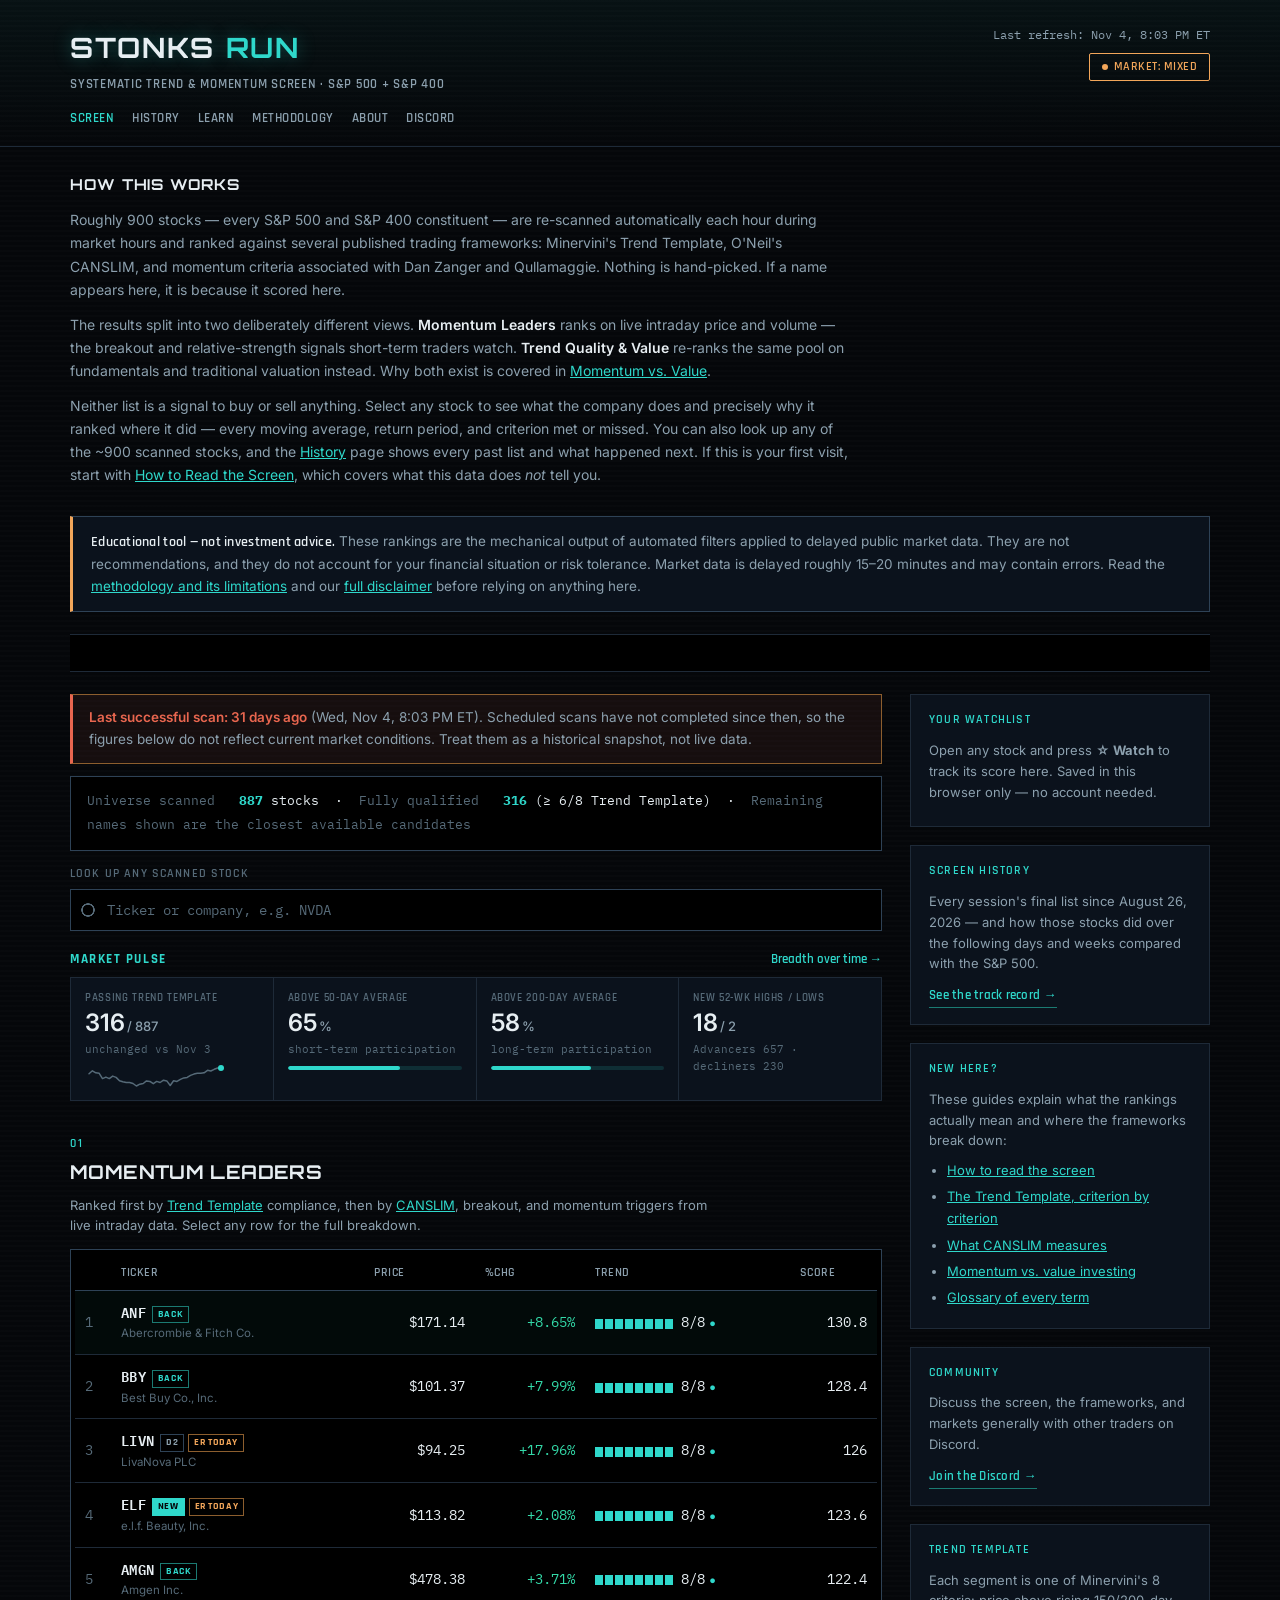
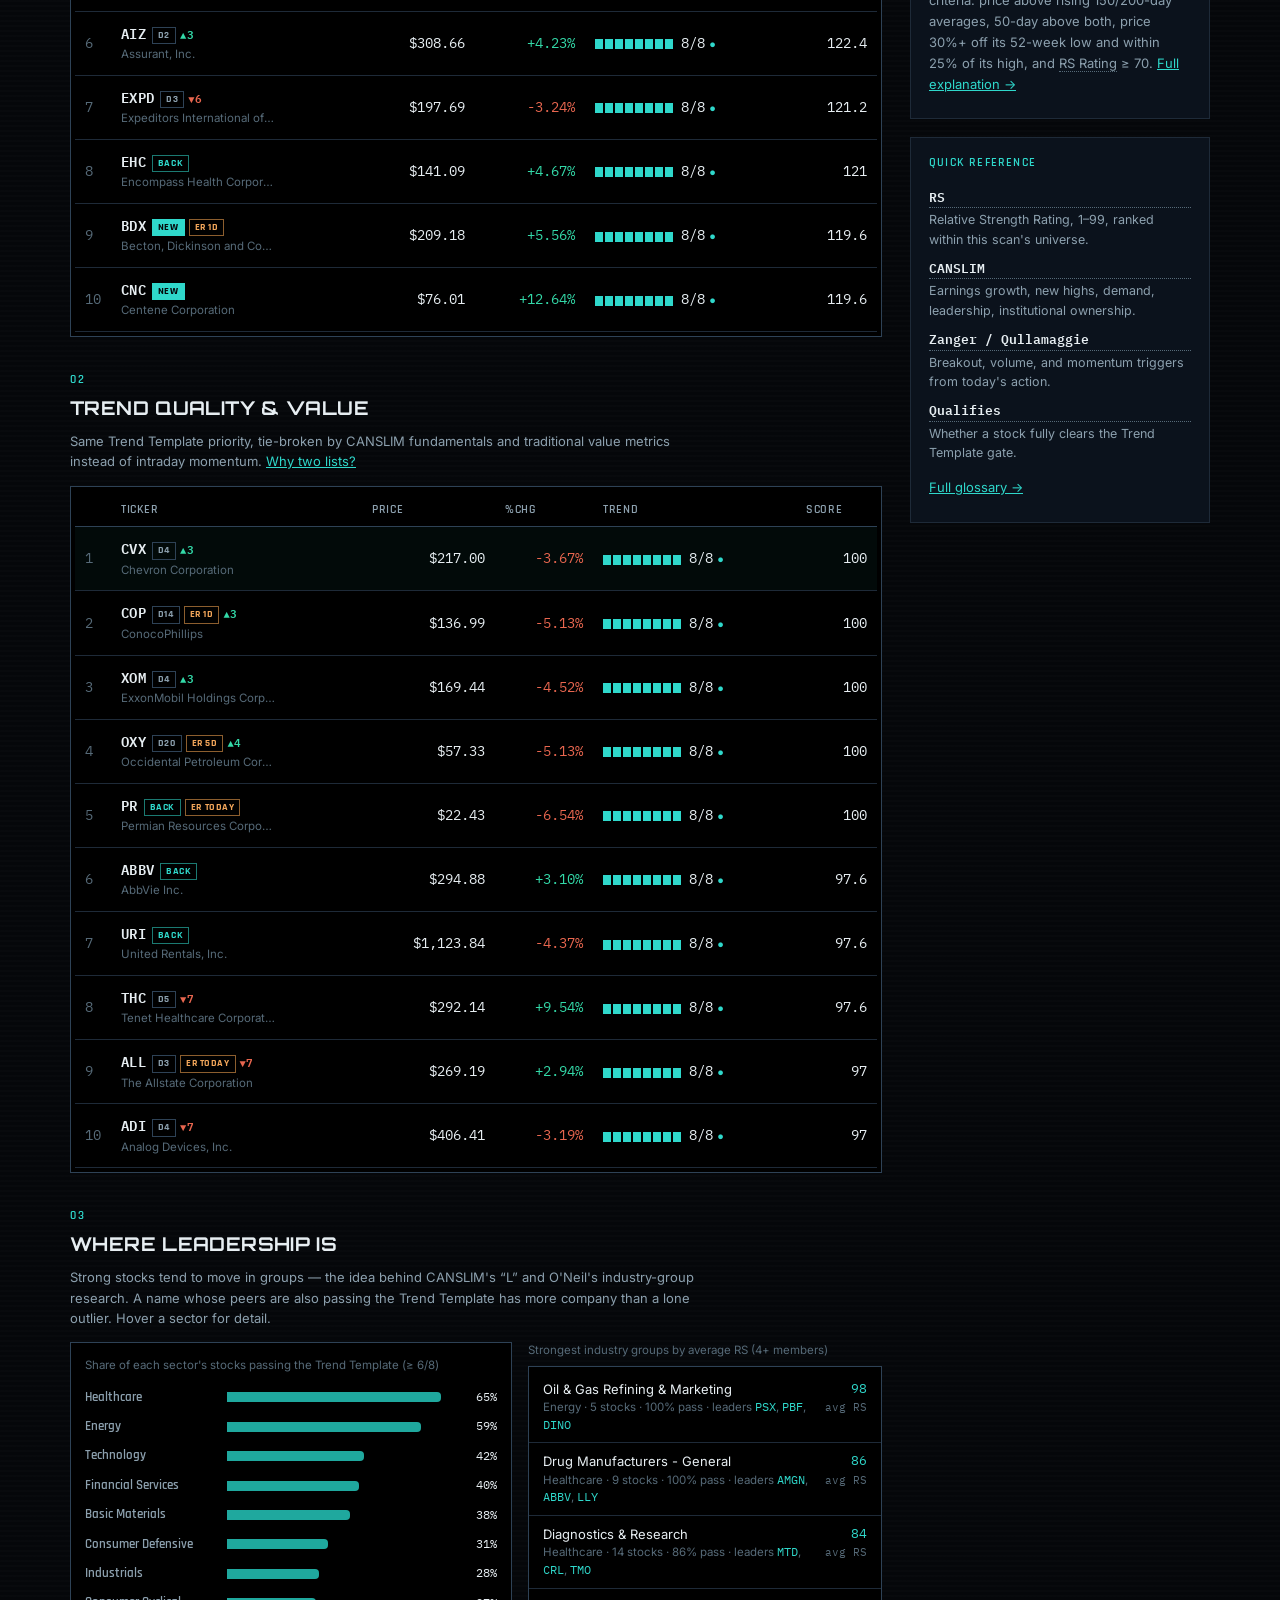
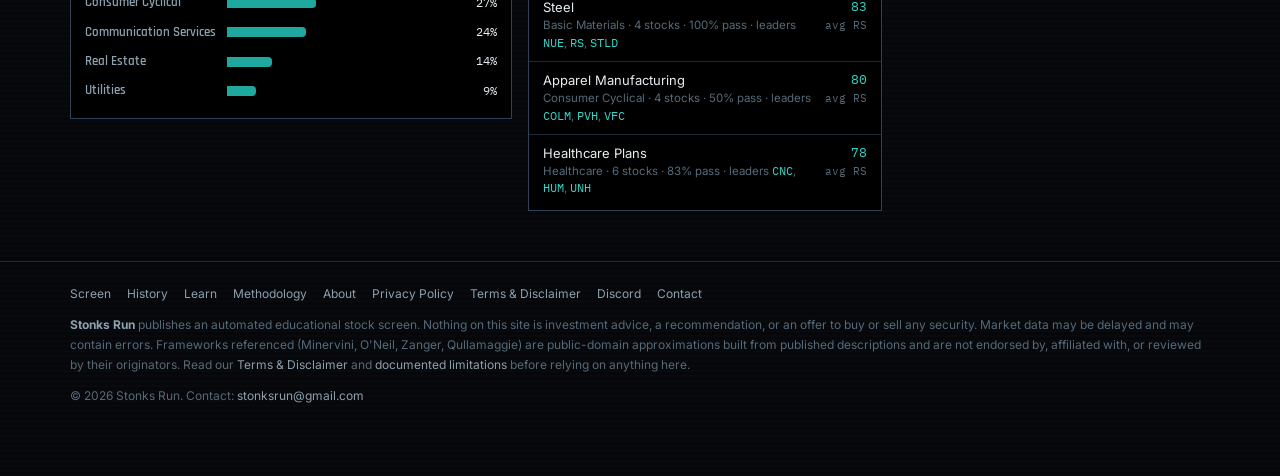
==== commit b60840e9: "Move hosting to Cloudflare: site build, stock pages, data branch" ====
--- a/docs/index.html
+++ b/docs/index.html
@@ -683,7 +683,9 @@
         signalSection('Qullamaggie (' + r.qullamaggie + ')', r.signals && r.signals.qullamaggie) +
         signalSection('Value (' + r.value + ')', r.signals && r.signals.value)) +
     navBar +
-    '<div class="modal-links"><a href="https://finance.yahoo.com/quote/' + encodeURIComponent(r.ticker) +
+    '<div class="modal-links">' +
+      (SR.stockUrl(r.ticker) ? '<a href="' + SR.stockUrl(r.ticker) + '">Full ' + esc(r.ticker) + ' page: checklist, history &amp; peers &rarr;</a>' : '') +
+      '<a href="https://finance.yahoo.com/quote/' + encodeURIComponent(r.ticker) +
       '/chart" target="_blank" rel="noopener noreferrer">Open full chart on Yahoo Finance &rarr;</a>' +
       '<span class="ml-note">External site. Verify price action against a real-time source; prices here are delayed.</span></div>' +
     '<div class="modal-footnote">This breakdown describes what the data shows against published screening criteria. It is not a recommendation, and it does not account for company news or your own circumstances. Company descriptions and analyst figures come from Yahoo Finance. Prices are delayed. See <a href="methodology.html">methodology</a> and <a href="terms.html">terms</a>.</div>';
@@ -822,9 +824,11 @@
     r._rank = i + 1;
     const chgClass = (r.pct_chg ?? 0) >= 0 ? 'chg-pos' : 'chg-neg';
     const qualFlag = r.qualifies ? '<span class="qual-flag" title="Fully qualifies">&#9679;</span>' : '';
+    const page = SR.stockUrl(r.ticker);   // the ticker links to its own page; the rest of the row opens the drill-in
     html += '<tr class="data-row" data-idx="' + i + '" tabindex="0">' +
       '<td class="rank">' + (i + 1) + '</td>' +
-      '<td class="ticker">' + esc(r.ticker) + badgesHtml(r, section) +
+      '<td class="ticker">' + (page ? '<a class="tk-link" href="' + page + '">' + esc(r.ticker) + '</a>' : esc(r.ticker)) +
+        badgesHtml(r, section) +
         (r.company ? '<span class="co-name">' + esc(r.company) + '</span>' : '') + '</td>' +
       '<td class="num">' + fmtMoney(r.price) + '</td>' +
       '<td class="num ' + chgClass + '">' + fmtPct(r.pct_chg) + '</td>' +
@@ -837,8 +841,12 @@
 
   mount.querySelectorAll('tr.data-row').forEach((rowEl, i) => {
     const openThis = () => openDetailModal(rows[i], rows, i, listName);
-    rowEl.addEventListener('click', openThis);
-    rowEl.addEventListener('keydown', (e) => { if (e.key === 'Enter' || e.key === ' ') { e.preventDefault(); openThis(); } });
+    const onLink = (e) => e.target && e.target.closest && e.target.closest('a');
+    rowEl.addEventListener('click', (e) => { if (!onLink(e)) openThis(); });
+    rowEl.addEventListener('keydown', (e) => {
+      if (onLink(e)) return;   // Enter on the ticker link follows the link
+      if (e.key === 'Enter' || e.key === ' ') { e.preventDefault(); openThis(); }
+    });
   });
 }
 
--- a/docs/styles.css
+++ b/docs/styles.css
@@ -781,3 +781,41 @@
 .method-box { background: var(--bg-panel); border: 1px solid var(--hairline); border-left: 3px solid var(--amber); padding: 14px 18px; font-size: 13px; color: var(--text-dim); line-height: 1.65; margin: 30px 0 10px; }
 .method-box strong { color: var(--text); }
 .method-box ul { margin: 6px 0 0; padding-left: 18px; }
+
+/* ================= STOCK PAGES (/stock/<ticker>, generated by tools/build_site.py) ================= */
+/* Ticker links in the screen's tables (Cloudflare build only): look like the plain ticker until hovered. */
+td.ticker a.tk-link { color: inherit; font-weight: inherit; font-family: inherit; text-decoration: none; }
+td.ticker a.tk-link:hover, td.ticker a.tk-link:focus-visible { color: var(--teal); text-decoration: underline; }
+
+.crumbs { font-family: var(--font-label); font-size: 12.5px; font-weight: 600; letter-spacing: .04em; color: var(--text-faint); margin: 0 0 14px; }
+.crumbs a { color: var(--text-dim); text-decoration: none; }
+.crumbs a:hover { color: var(--teal); }
+.stock-page h1 .sp-ticker { color: var(--teal); font-family: var(--font-mono); font-weight: 600; font-size: .8em; white-space: nowrap; }
+.sp-price { font-family: var(--font-mono); font-size: 26px; font-weight: 600; color: var(--text); margin: 4px 0 8px; font-variant-numeric: tabular-nums; }
+.sp-price span { font-size: 16px; margin-left: 8px; }
+.sp-onlist { font-size: 14px; color: var(--text); background: rgba(47,216,203,.07); border-left: 3px solid var(--teal); padding: 8px 12px; margin: 0 0 16px; }
+.sp-onlist.sp-off { background: var(--bg-panel); border-left-color: var(--hairline-bright); color: var(--text-dim); }
+.sp-tiles { margin: 0 0 16px; }
+.article p.sp-sub { font-size: 13px; color: var(--text-faint); margin: -4px 0 12px; line-height: 1.6; }
+.stock-page ul.checklist, .stock-page ul.signal-list { padding-left: 0; margin: 0; }
+.stock-page .checklist li, .stock-page .signal-list li { margin-bottom: 0; }
+.stock-page .checklist li > span:last-child { color: inherit; }
+.stock-page .ck-val { font-family: var(--font-mono); font-size: 12px; color: var(--text-faint); white-space: nowrap; }
+.stock-page .checklist li.unmet .ck-val { color: var(--text-faint); }
+.stock-page .metric-grid + .metric-grid { margin-top: 1px; border-top: none; }
+.stock-page .ma-stack { margin: 6px 0 14px; }
+.stock-page .data-table, .dir-page .data-table { margin: 0; border: none; font-size: 13px; }
+.stock-page .data-table th, .dir-page .data-table th { color: var(--text-faint); font-size: 11px; padding: 8px 10px; }
+.stock-page .data-table td, .dir-page .data-table td { padding: 8px 10px; color: var(--text); vertical-align: middle; }
+.stock-page .data-table td.co, .dir-page .data-table td.co { color: var(--text-faint); }
+.stock-page .data-table tr:last-child td, .dir-page .data-table tr:last-child td { border-bottom: none; }
+.stock-page .signal-block { margin-top: 10px; }
+.stock-page .modal-links { margin-top: 30px; }
+.dir-jump { font-family: var(--font-label); font-size: 13px; font-weight: 600; line-height: 2; }
+.dir-jump a { text-decoration: none; white-space: nowrap; }
+.dir-sector h2 { scroll-margin-top: 12px; }
+.dir-sector[hidden], .dir-page tr[hidden] { display: none; }
+@media (max-width: 560px) {
+  .sp-price { font-size: 22px; }
+  .stock-page .ck-val { white-space: normal; }
+}
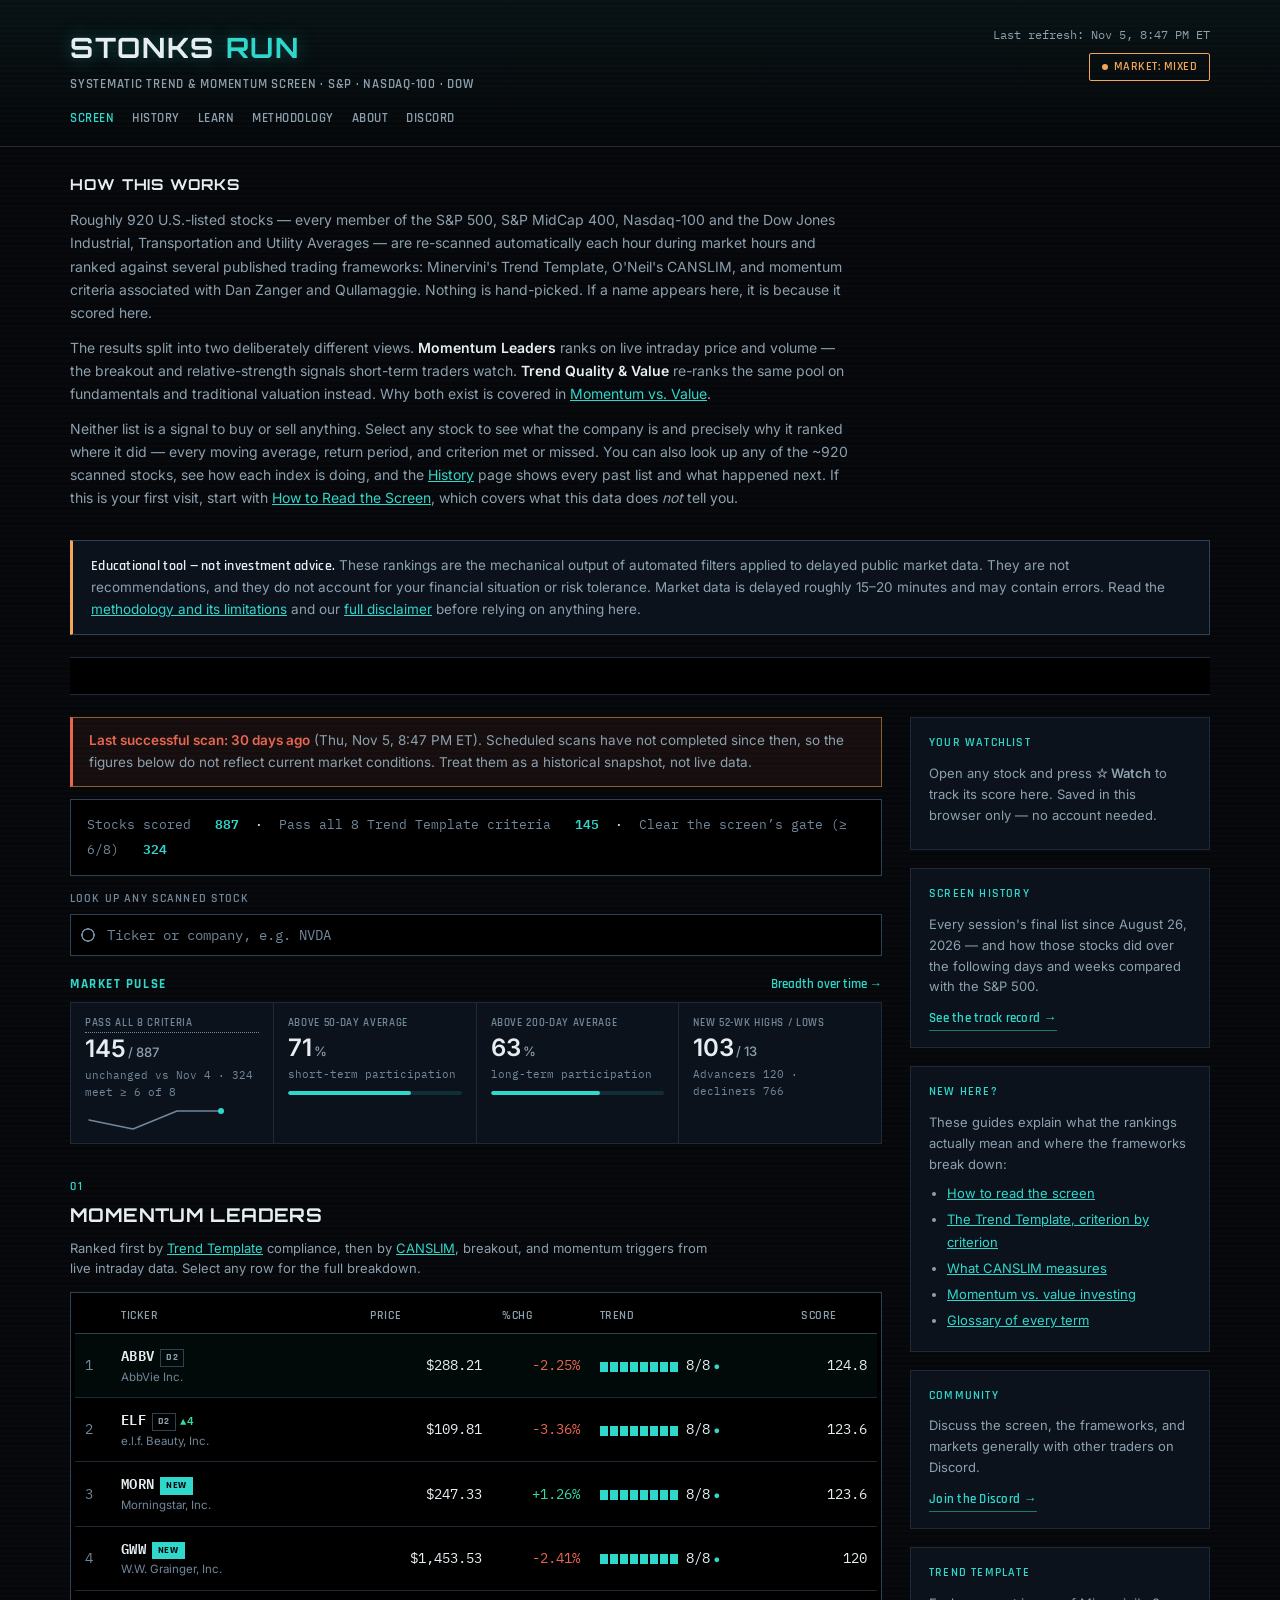
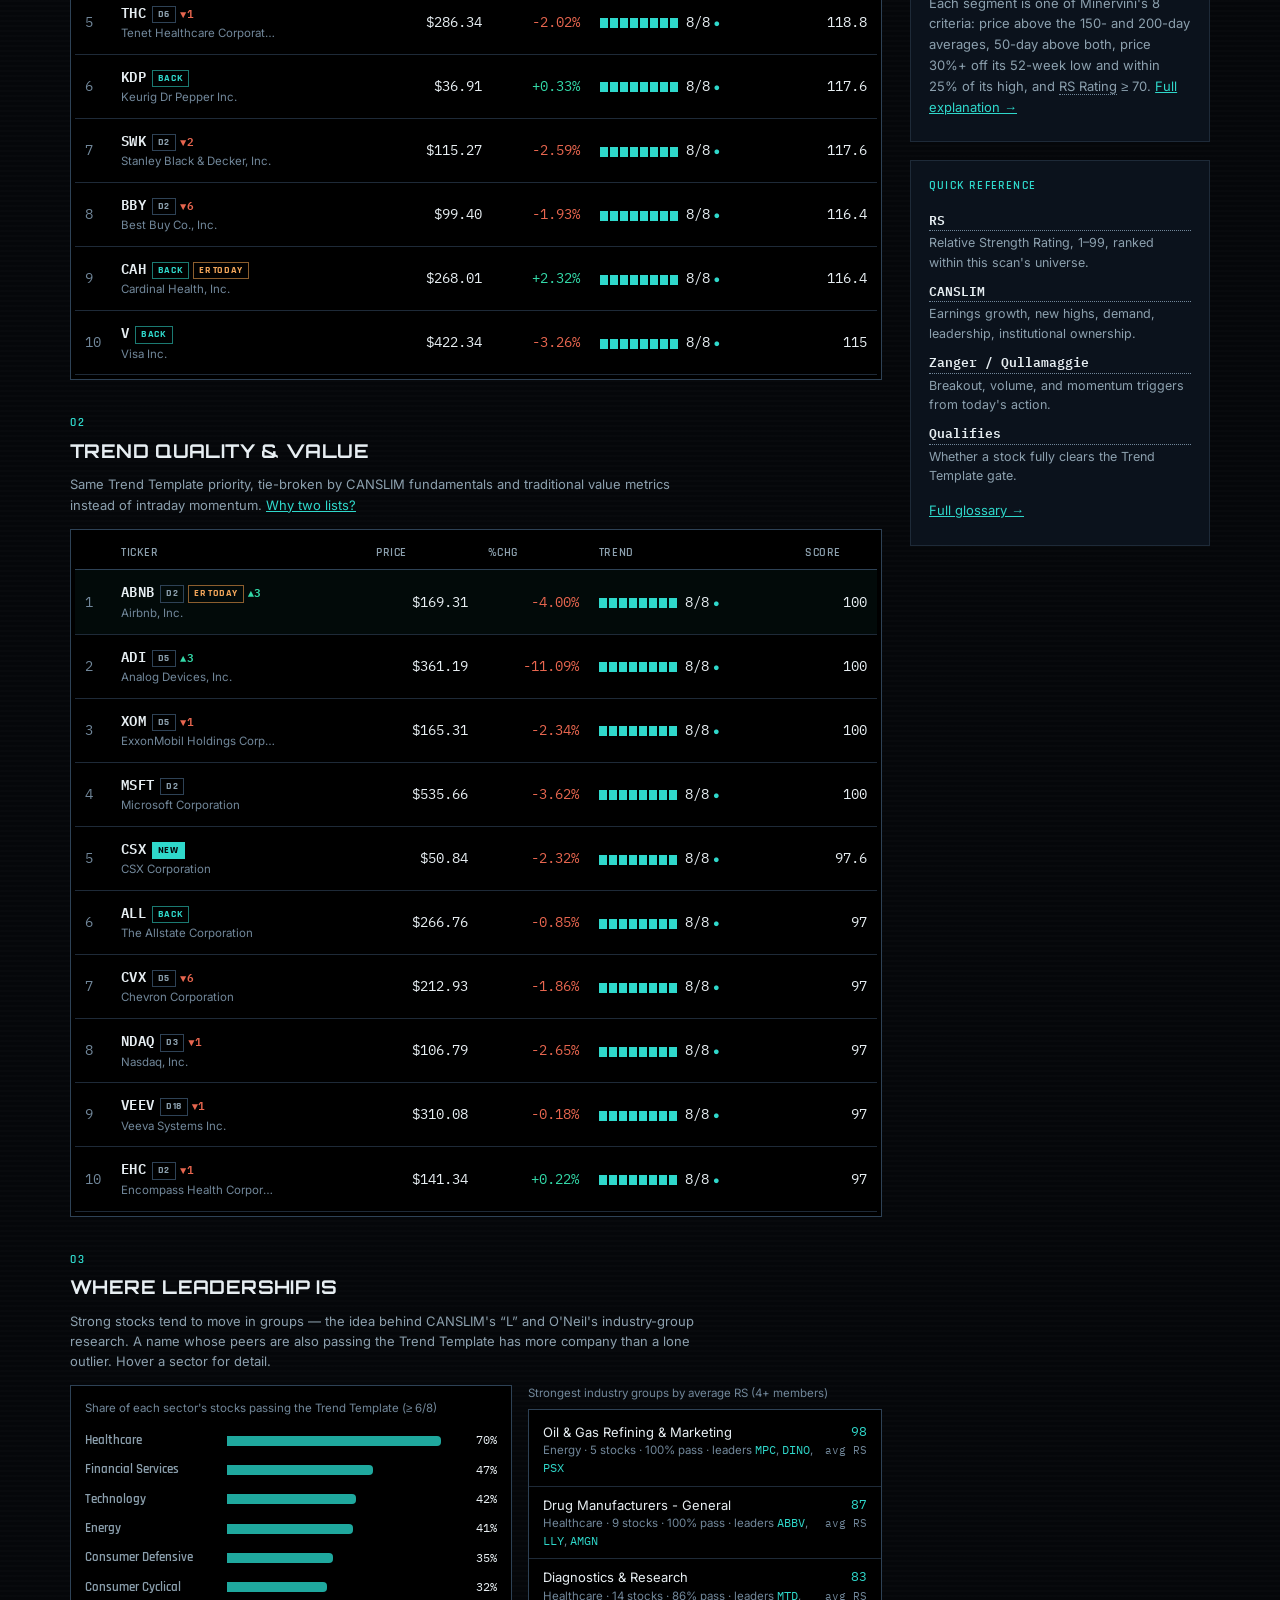
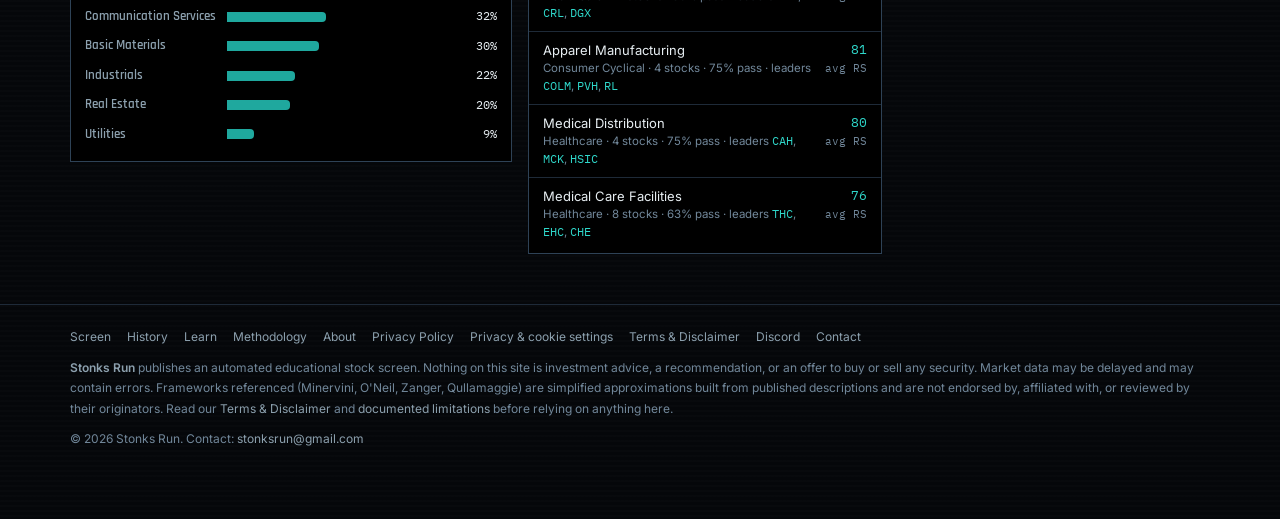
==== commit e410d2c4: "Add Nasdaq-100 and Dow Jones indexes, index pages, launch fixes" ====
--- a/docs/index.html
+++ b/docs/index.html
@@ -4,7 +4,7 @@
 <meta charset="utf-8">
 <meta name="viewport" content="width=device-width, initial-scale=1">
 <title>Stonks Run — Systematic Momentum &amp; Trend Stock Screen</title>
-<meta name="description" content="An automated educational stock screen ranking the S&amp;P 500 and S&amp;P 400 against Minervini&#x27;s Trend Template, O&#x27;Neil&#x27;s CANSLIM, and momentum criteria from Zanger and Qullamaggie. Updated during market hours.">
+<meta name="description" content="An automated educational stock screen ranking the S&amp;P 500, S&amp;P 400, Nasdaq-100 and Dow Jones stocks against Minervini&#x27;s Trend Template, O&#x27;Neil&#x27;s CANSLIM, and momentum criteria from Zanger and Qullamaggie. Updated during market hours.">
 <link rel="canonical" href="https://stonks.run/">
 <meta name="robots" content="index, follow, max-image-preview:large">
 <meta name="theme-color" content="#05070A">
@@ -12,20 +12,18 @@
 <meta property="og:type" content="website">
 <meta property="og:site_name" content="Stonks Run">
 <meta property="og:title" content="Stonks Run — Systematic Momentum &amp; Trend Stock Screen">
-<meta property="og:description" content="An automated educational stock screen ranking the S&amp;P 500 and S&amp;P 400 against Minervini&#x27;s Trend Template, O&#x27;Neil&#x27;s CANSLIM, and momentum criteria from Zanger and Qullamaggie. Updated during market hours.">
+<meta property="og:description" content="An automated educational stock screen ranking the S&amp;P 500, S&amp;P 400, Nasdaq-100 and Dow Jones stocks against Minervini&#x27;s Trend Template, O&#x27;Neil&#x27;s CANSLIM, and momentum criteria from Zanger and Qullamaggie. Updated during market hours.">
 <meta property="og:url" content="https://stonks.run/">
 <meta property="og:image" content="https://stonks.run/social-card.png">
 <meta name="twitter:card" content="summary_large_image">
 <meta name="twitter:title" content="Stonks Run — Systematic Momentum &amp; Trend Stock Screen">
-<meta name="twitter:description" content="An automated educational stock screen ranking the S&amp;P 500 and S&amp;P 400 against Minervini&#x27;s Trend Template, O&#x27;Neil&#x27;s CANSLIM, and momentum criteria from Zanger and Qullamaggie. Updated during market hours.">
+<meta name="twitter:description" content="An automated educational stock screen ranking the S&amp;P 500, S&amp;P 400, Nasdaq-100 and Dow Jones stocks against Minervini&#x27;s Trend Template, O&#x27;Neil&#x27;s CANSLIM, and momentum criteria from Zanger and Qullamaggie. Updated during market hours.">
 <meta name="twitter:image" content="https://stonks.run/social-card.png">
 
 <link rel="icon" href="favicon.png" type="image/png">
 <link rel="apple-touch-icon" href="favicon.png">
-<link rel="preconnect" href="https://fonts.googleapis.com">
-<link rel="preconnect" href="https://fonts.gstatic.com" crossorigin>
-<link href="https://fonts.googleapis.com/css2?family=Orbitron:wght@500;700&family=Rajdhani:wght@500;600;700&family=IBM+Plex+Mono:wght@400;500;600&family=Inter:wght@400;500;600&display=swap" rel="stylesheet">
-<link rel="stylesheet" href="styles.css">
+<link rel="stylesheet" href="fonts/fonts.css">
+<link rel="stylesheet" href="styles.css?v=7">
 <script async src="https://pagead2.googlesyndication.com/pagead/js/adsbygoogle.js?client=ca-pub-2712411276486762"
      crossorigin="anonymous"></script>
 </head>
@@ -40,7 +38,7 @@
       "@id": "https://stonks.run/#website",
       "url": "https://stonks.run/",
       "name": "Stonks Run",
-      "description": "An automated educational stock screen ranking the S&P 500 and S&P 400 against published trading frameworks.",
+      "description": "An automated educational stock screen ranking the S&P 500, S&P 400, Nasdaq-100 and Dow Jones stocks against published trading frameworks.",
       "publisher": {"@id": "https://stonks.run/#org"},
       "inLanguage": "en-US"
     },
@@ -69,7 +67,7 @@
   <div class="wrap masthead-inner">
     <div>
       <a href="index.html" class="wordmark">Stonks<span> Run</span></a>
-      <p class="tagline">Systematic Trend &amp; Momentum Screen &middot; S&amp;P 500 + S&amp;P 400</p>
+      <p class="tagline">Systematic Trend &amp; Momentum Screen &middot; S&amp;P &middot; Nasdaq-100 &middot; Dow</p>
       <nav class="quicknav" aria-label="Main navigation">
         <a href="index.html" class="active" aria-current="page">Screen</a>
         <a href="history.html">History</a>
@@ -90,17 +88,18 @@
 <main id="main-content">
   <section class="intro" id="how-it-works">
     <h2>How This Works</h2>
-    <p>Roughly 900 stocks &mdash; every S&amp;P 500 and S&amp;P 400 constituent &mdash; are re-scanned automatically each
-    hour during market hours and ranked against several published trading frameworks: Minervini's Trend Template,
+    <p>Roughly 920 U.S.-listed stocks &mdash; every member of the S&amp;P 500, S&amp;P MidCap 400, Nasdaq-100 and the Dow
+    Jones Industrial, Transportation and Utility Averages &mdash; are re-scanned automatically each hour during market
+    hours and ranked against several published trading frameworks: Minervini's Trend Template,
     O'Neil's CANSLIM, and momentum criteria associated with Dan Zanger and Qullamaggie. Nothing is hand-picked. If a name
     appears here, it is because it scored here.</p>
     <p>The results split into two deliberately different views. <strong>Momentum Leaders</strong> ranks on live intraday
     price and volume &mdash; the breakout and relative-strength signals short-term traders watch. <strong>Trend Quality
     &amp; Value</strong> re-ranks the same pool on fundamentals and traditional valuation instead. Why both exist is
     covered in <a href="momentum-vs-value.html">Momentum vs. Value</a>.</p>
-    <p>Neither list is a signal to buy or sell anything. Select any stock to see what the company does and precisely why it
+    <p>Neither list is a signal to buy or sell anything. Select any stock to see what the company is and precisely why it
     ranked where it did &mdash; every moving average, return period, and criterion met or missed. You can also look up any
-    of the ~900 scanned stocks, and the <a href="history.html">History</a> page shows every past list and what happened next. If this is your first visit, start with
+    of the ~920 scanned stocks, see how each <a href="indexes/" data-built-only>index</a> is doing, and the <a href="history.html">History</a> page shows every past list and what happened next. If this is your first visit, start with
     <a href="reading-the-screen.html">How to Read the Screen</a>, which covers what this data does <em>not</em> tell you.</p>
   </section>
 
@@ -125,7 +124,7 @@
 
       <div class="lookup" role="search">
         <label for="lookup-input">Look up any scanned stock</label>
-        <input id="lookup-input" type="search" autocomplete="off" spellcheck="false"
+        <input id="lookup-input" type="text" inputmode="search" enterkeyhint="search" autocomplete="off" spellcheck="false"
           placeholder="Ticker or company, e.g. NVDA"
           role="combobox" aria-expanded="false" aria-controls="lookup-results" aria-autocomplete="list">
         <div class="lookup-results" id="lookup-results" role="listbox" hidden></div>
@@ -158,6 +157,15 @@
         lone outlier. Hover a sector for detail.</p>
       </div>
       <div id="sector-mount"></div>
+
+      <div class="section-head" id="indexes" hidden>
+        <p class="section-eyebrow">04</p>
+        <h2 class="section-title">Index Scoreboard</h2>
+        <p class="section-sub">How much of each index is in a strong trend: members passing all 8 Trend Template
+        criteria, and the share above their 50-day average. A stock in several indexes counts in each.
+        <a href="indexes/" data-built-only>Every member, ranked &rarr;</a></p>
+      </div>
+      <div id="index-board"></div>
 
 
     </div>
@@ -195,7 +203,7 @@
 
       <div class="rail-card">
         <h3>Trend Template</h3>
-        <p>Each segment is one of Minervini's 8 criteria: price above rising 150/200-day averages, 50-day above both, price
+        <p>Each segment is one of Minervini's 8 criteria: price above the 150- and 200-day averages, 50-day above both, price
         30%+ off its 52-week low and within 25% of its high, and
         <span data-tip="Ranks a stock's price performance against every other stock in the scan, 1 (worst) to 99 (best)." tabindex="0">RS Rating</span>
         &ge; 70. <a href="trend-template.html">Full explanation &rarr;</a></p>
@@ -225,7 +233,7 @@
   </div>
 </div>
 
-<script src="common.js?v=2"></script>
+<script src="common.js?v=3"></script>
 <script>
 const DATA_URL = 'data/latest.json';
 const REFRESH_MS = 5 * 60 * 1000; // poll for fresh data every 5 minutes
@@ -282,7 +290,7 @@
 }
 
 function trendBarHtml(n) {
-  let out = '<span class="trend-bar" aria-label="' + n + ' of 8 Trend Template criteria met">';
+  let out = '<span class="trend-bar" role="img" aria-label="' + n + ' of 8 Trend Template criteria met">';
   for (let i = 0; i < 8; i++) out += '<span class="seg' + (i < n ? ' on' : '') + '"></span>';
   return out + '</span>';
 }
@@ -430,8 +438,6 @@
   const d = ((price / ma) - 1) * 100;
   return { text: (d >= 0 ? '+' : '') + d.toFixed(1) + '% vs price', cls: d >= 0 ? 'm-above' : 'm-below' };
 }
-
-const RATING_LABEL = { strong_buy: 'Strong Buy', buy: 'Buy', hold: 'Hold', underperform: 'Underperform', sell: 'Sell', none: null };
 
 function metricsGridHtml(m, price, lite) {
   if (!m) return '';
@@ -494,20 +500,11 @@
   } else {
     html += '<div class="modal-group-sub">No fundamental data was available for this stock in this scan. Missing fields are skipped rather than counted against a stock.</div>';
   }
-
-  const rating = RATING_LABEL[m.analyst_rating] || null;
-  if (rating || m.target_mean != null) {
-    const parts = [];
-    if (rating) parts.push('consensus <b>' + rating + '</b>' + (m.analyst_count ? ' from ' + m.analyst_count + ' analysts' : ''));
-    if (m.target_mean != null) parts.push('mean price target <b>' + fmtMoney(m.target_mean) + '</b>' +
-      (m.target_upside_pct != null ? ' (<span class="' + SR.chgClass(m.target_upside_pct) + '">' + fmtPct(m.target_upside_pct, 1) + '</span> vs. price)' : ''));
-    html += '<div class="analyst-line">Wall Street view: ' + parts.join(' &middot; ') +
-      '. <span class="ml-note">Third-party estimates via Yahoo Finance, not ours.</span></div>';
-  }
   return html;
 }
 
-/* Company profile: who the business is and what it does. */
+/* Company profile: who the business is, in one factual line written from
+   structured data (third-party business descriptions are not republished). */
 function safeUrl(u) {
   try { const x = new URL(u); return (x.protocol === 'https:' || x.protocol === 'http:') ? x : null; } catch (e) { return null; }
 }
@@ -516,9 +513,12 @@
   const chips = [];
   if (r.sector) chips.push('<span class="chip teal">' + esc(r.sector) + '</span>');
   if (r.industry) chips.push('<span class="chip">' + esc(r.industry) + '</span>');
-  const summary = prof.summary
-    ? '<p class="company-summary">' + esc(prof.summary) + '</p>'
-    : '<p class="company-summary" style="color:var(--text-faint)">No business description was available from the data source for this company.</p>';
+  const ixChips = SR.indexChips(r.indexes);
+  if (ixChips) chips.push(ixChips);
+  const summary = '<p class="company-summary">' + SR.profileSentence({
+    name: r.company, ticker: r.ticker, industry: r.industry, sector: r.sector, hq: prof.hq,
+    employees: prof.employees, market_cap: prof.market_cap != null ? prof.market_cap : r.market_cap, indexes: r.indexes
+  }) + '</p>';
   const facts = [];
   if (prof.hq) facts.push('HQ <b>' + esc(prof.hq) + '</b>');
   if (prof.employees) facts.push('Employees <b>' + fmtNum(prof.employees, 0) + '</b>');
@@ -610,6 +610,7 @@
     metrics: { sma50: u.s50, sma150: u.s150, sma200: u.s200, wk52_high: u.h52, wk52_low: u.l52,
                ret_3m_pct: u.r3, ret_12m_pct: u.r12, adr20_pct: u.adr, pct_off_52w_high: u.hi },
     earnings: u.ed != null ? { days: u.ed } : null,
+    indexes: u.indexes || [],
   };
 }
 
@@ -662,7 +663,7 @@
     (r.company ? '<div class="modal-company">' + esc(r.company) + '</div>' : '') +
     '<div class="modal-price-row">' + fmtMoney(r.price) + ' &nbsp; <span class="' + chgClass + '"' + tipAttr('chg') + '>' + fmtPct(r.pct_chg) + '</span></div>' +
     scoreRow + actions +
-    '<div id="co-block">' + (r.lite || !r.profile ? companyBlockHtml(r, null).replace('No business description was available from the data source for this company.', 'Loading company profile&hellip;') : companyBlockHtml(r, r.profile)) + '</div>' +
+    '<div id="co-block">' + companyBlockHtml(r, r.lite || !r.profile ? null : r.profile) + '</div>' +
     earningsHtml(r.earnings) +
     buildReadout(r) +
     chartBlockHtml(r) +
@@ -688,7 +689,7 @@
       '<a href="https://finance.yahoo.com/quote/' + encodeURIComponent(r.ticker) +
       '/chart" target="_blank" rel="noopener noreferrer">Open full chart on Yahoo Finance &rarr;</a>' +
       '<span class="ml-note">External site. Verify price action against a real-time source; prices here are delayed.</span></div>' +
-    '<div class="modal-footnote">This breakdown describes what the data shows against published screening criteria. It is not a recommendation, and it does not account for company news or your own circumstances. Company descriptions and analyst figures come from Yahoo Finance. Prices are delayed. See <a href="methodology.html">methodology</a> and <a href="terms.html">terms</a>.</div>';
+    '<div class="modal-footnote">This breakdown describes what the data shows against published screening criteria. It is not a recommendation, and it does not account for company news or your own circumstances. Prices and company data come from Yahoo Finance and may contain errors. Prices are delayed. See <a href="methodology.html">methodology</a> and <a href="terms.html">terms</a>.</div>';
 
   const box = document.getElementById('modal-content');
   box.innerHTML = html;
@@ -712,11 +713,7 @@
       const co = c[r.ticker];
       const slot = document.getElementById('co-block');
       if (!slot || document.getElementById('modal-ticker').textContent !== r.ticker) return;
-      slot.innerHTML = companyBlockHtml(r, co ? { summary: co.d, website: co.w, hq: co.hq, employees: co.e } : null);
-      if (!Object.keys(c).length) {   // profiles file not published yet (first deploy)
-        const p = slot.querySelector('.company-summary');
-        if (p) p.textContent = 'Company profiles switch on after the next scheduled scan.';
-      }
+      if (co) slot.innerHTML = companyBlockHtml(r, { website: co.w, hq: co.hq, employees: co.e });
     });
   }
 }
@@ -881,20 +878,23 @@
   const b = data.breadth || null;
   const days = (HISTORY && HISTORY.days) || [];
   const prior = days.filter(d => d.date < (data.session_date || '9999')).slice(-1)[0];
-  const series = days.filter(d => d.date !== data.session_date).slice(-39).map(d => d.qualified);
-  series.push(data.qualifying_count);
+  /* "Passing" means all 8 criteria. The screen's own gate (>= 6 of 8) is a
+     looser bar and is labelled as such, so the two numbers are never mixed. */
+  const full = b && b.trend_8 != null ? b.trend_8 : null;
+  const fullOf = d => (d.breadth && d.breadth.trend_8 != null ? d.breadth.trend_8 : null);
+  const series = days.filter(d => d.date !== data.session_date).slice(-39).map(fullOf).filter(v => v != null);
+  if (full != null) series.push(full);
 
   let delta = '';
-  if (prior && prior.qualified != null) {
-    const d = data.qualifying_count - prior.qualified;
+  if (prior && full != null && fullOf(prior) != null) {
+    const d = full - fullOf(prior);
     delta = '<span class="' + (d > 0 ? 'delta-up' : d < 0 ? 'delta-down' : '') + '">' + (d > 0 ? '&#9650;' : d < 0 ? '&#9660;' : '') +
       (d === 0 ? 'unchanged' : Math.abs(d)) + '</span> vs ' + SR.fmtDay(prior.date);
   }
-  const pctQ = data.total_scored ? (data.qualifying_count / data.total_scored * 100) : null;
   const tiles = [];
-  tiles.push('<div class="tile"><div class="tile-label">Passing Trend Template</div>' +
-    '<div class="tile-value">' + fmtNum(data.qualifying_count, 0) + '<small>/ ' + fmtNum(data.total_scored, 0) + '</small></div>' +
-    '<div class="tile-sub">' + (delta || (pctQ != null ? pctQ.toFixed(0) + '% of scanned stocks' : '')) + '</div>' +
+  tiles.push('<div class="tile"><div class="tile-label"' + tipAttr('trend') + '>Pass all 8 criteria</div>' +
+    '<div class="tile-value">' + (full == null ? '—' : fmtNum(full, 0) + '<small>/ ' + fmtNum(data.total_scored, 0) + '</small>') + '</div>' +
+    '<div class="tile-sub">' + (delta ? delta + ' &middot; ' : '') + fmtNum(data.qualifying_count, 0) + ' meet &ge; ' + data.min_trend_needed + ' of 8</div>' +
     (series.length > 2 ? SR.sparkline(series, { width: 140, height: 26 }) : '') + '</div>');
   const meterTile = (label, v, sub) => '<div class="tile"><div class="tile-label">' + label + '</div>' +
     '<div class="tile-value">' + (v == null ? '—' : v.toFixed(0) + '<small>%</small>') + '</div>' +
@@ -910,6 +910,28 @@
     '<a href="history.html#breadth">Breadth over time &rarr;</a></div>' +
     '<div class="tiles">' + tiles.join('') + '</div>';
   host.hidden = false;
+}
+
+/* ---------- index scoreboard ----------
+   Breadth inside each index the universe is built from. Same markup as
+   index_board_html() in tools/build_site.py, which pre-renders it. */
+function renderIndexBoard(data) {
+  const host = document.getElementById('index-board');
+  const head = document.getElementById('indexes');
+  if (!host) return;
+  const ix = data.indexes || {};
+  const codes = SR.INDEX_ORDER.filter(c => ix[c] && ix[c].scored);
+  if (!codes.length) { if (head) head.hidden = true; host.innerHTML = ''; return; }
+  if (head) head.hidden = false;
+  const linked = !!(window.SR_STATIC && window.SR_STATIC.stockPages);
+  host.innerHTML = '<div class="ix-board">' + codes.map(c => {
+    const v = ix[c], n = v.scored, p8 = v.pass8 || 0;
+    const inner = '<span class="ix-name">' + esc(v.short || c) + '</span>' +
+      '<span class="ix-stat"><b>' + p8 + '</b> of ' + n + ' pass 8/8</span>' +
+      '<span class="ix-meter" aria-hidden="true"><span style="width:' + (n ? p8 / n * 100 : 0).toFixed(0) + '%"></span></span>' +
+      '<span class="ix-sub">' + (v.pct_above_50 != null ? v.pct_above_50.toFixed(0) + '% above 50-day' : '&nbsp;') + '</span>';
+    return linked ? '<a class="ix-card" href="/indexes/' + esc(v.slug) + '">' + inner + '</a>' : '<div class="ix-card">' + inner + '</div>';
+  }).join('') + '</div>';
 }
 
 /* ---------- sector & industry leadership ---------- */
@@ -987,7 +1009,7 @@
     results = scored.slice(0, 8).map(x => x[2]);
     sel = results.length ? 0 : -1;
     if (!results.length) {
-      box.innerHTML = '<div class="lk-empty">No scanned stock matches &ldquo;' + esc(q) + '&rdquo;. The scan covers S&amp;P 500 and S&amp;P 400 constituents.</div>';
+      box.innerHTML = '<div class="lk-empty">No scanned stock matches &ldquo;' + esc(q) + '&rdquo;. The scan covers members of the S&amp;P 500, S&amp;P 400, Nasdaq-100 and the Dow Jones Averages.</div>';
     } else {
       box.innerHTML = results.map((u, i) =>
         '<div class="lk-row" role="option" id="lk-' + i + '" aria-selected="' + (i === sel) + '" data-t="' + esc(u.t) + '">' +
@@ -1166,18 +1188,20 @@
         'where relative strength sits &mdash; they are not confirmed setups, and a day like this is itself information ' +
         'about market conditions. <a href="reading-the-screen.html">What this means &rarr;</a></div>';
     } else {
+      const full = data.breadth && data.breadth.trend_8 != null ? data.breadth.trend_8 : null;
       summaryEl.className = 'scan-summary';
       summaryEl.innerHTML =
-        '<span class="label">Universe scanned</span> &nbsp; <strong>' + data.total_scored + '</strong> stocks &nbsp;&middot;&nbsp; ' +
-        '<span class="label">Fully qualified</span> &nbsp; <strong>' + q + '</strong> (&ge; ' +
-        data.min_trend_needed + '/8 Trend Template) &nbsp;&middot;&nbsp; ' +
-        '<span class="label">Remaining names shown are the closest available candidates</span>';
+        '<span class="label">Stocks scored</span> &nbsp; <strong>' + data.total_scored + '</strong> &nbsp;&middot;&nbsp; ' +
+        '<span class="label">Pass all 8 Trend Template criteria</span> &nbsp; <strong>' + (full == null ? '&mdash;' : full) + '</strong> &nbsp;&middot;&nbsp; ' +
+        '<span class="label">Clear the screen&rsquo;s gate (&ge; ' + data.min_trend_needed + '/8)</span> &nbsp; <strong>' + q + '</strong>' +
+        (q < 20 ? ' &nbsp;&middot;&nbsp; <span class="label">Fewer than 20 qualify, so the lists are filled with the closest candidates</span>' : '');
     }
 
     updateTicker(data);
     renderTable('section1-mount', data.section1, 'Score', 'Momentum Leaders', 1);
     renderTable('section2-mount', data.section2, 'Score', 'Trend Quality & Value', 2);
     renderPulse(data);
+    renderIndexBoard(data);
     renderSectors(data);
     renderWatchlist();
   } catch (e) {
@@ -1220,6 +1244,7 @@
       <a href="methodology.html">Methodology</a>
       <a href="about.html">About</a>
       <a href="privacy.html">Privacy Policy</a>
+      <a href="privacy.html#choices" data-consent-link>Privacy &amp; cookie settings</a>
       <a href="terms.html">Terms &amp; Disclaimer</a>
       <a href="https://discord.gg/7vAfMWxgN" target="_blank" rel="noopener noreferrer">Discord</a>
       <a href="mailto:stonksrun@gmail.com">Contact</a>
@@ -1227,7 +1252,7 @@
     <div>
       <strong style="color:var(--text-dim)">Stonks Run</strong> publishes an automated educational stock screen. Nothing on this site is
       investment advice, a recommendation, or an offer to buy or sell any security. Market data may be delayed and may
-      contain errors. Frameworks referenced (Minervini, O'Neil, Zanger, Qullamaggie) are public-domain approximations built
+      contain errors. Frameworks referenced (Minervini, O'Neil, Zanger, Qullamaggie) are simplified approximations built
       from published descriptions and are not endorsed by, affiliated with, or reviewed by their originators. Read our
       <a href="terms.html">Terms &amp; Disclaimer</a> and <a href="methodology.html">documented limitations</a> before
       relying on anything here.
--- a/docs/fonts/fonts.css
+++ b/docs/fonts/fonts.css
@@ -0,0 +1,91 @@
+/* Self-hosted web fonts (latin subset), from Fontsource 5.3.0.
+   Served from this site so visitors' browsers never contact Google Fonts.
+   All four families are licensed under the SIL Open Font License 1.1 (see OFL.txt). */
+@font-face {
+  font-family: 'Orbitron';
+  font-style: normal;
+  font-weight: 500;
+  font-display: swap;
+  src: url(orbitron-latin-500-normal.woff2) format('woff2');
+  unicode-range: U+0000-00FF,U+0131,U+0152-0153,U+02BB-02BC,U+02C6,U+02DA,U+02DC,U+0304,U+0308,U+0329,U+2000-206F,U+20AC,U+2122,U+2191,U+2193,U+2212,U+2215,U+FEFF,U+FFFD;
+}
+@font-face {
+  font-family: 'Orbitron';
+  font-style: normal;
+  font-weight: 700;
+  font-display: swap;
+  src: url(orbitron-latin-700-normal.woff2) format('woff2');
+  unicode-range: U+0000-00FF,U+0131,U+0152-0153,U+02BB-02BC,U+02C6,U+02DA,U+02DC,U+0304,U+0308,U+0329,U+2000-206F,U+20AC,U+2122,U+2191,U+2193,U+2212,U+2215,U+FEFF,U+FFFD;
+}
+@font-face {
+  font-family: 'Rajdhani';
+  font-style: normal;
+  font-weight: 500;
+  font-display: swap;
+  src: url(rajdhani-latin-500-normal.woff2) format('woff2');
+  unicode-range: U+0000-00FF,U+0131,U+0152-0153,U+02BB-02BC,U+02C6,U+02DA,U+02DC,U+0304,U+0308,U+0329,U+2000-206F,U+20AC,U+2122,U+2191,U+2193,U+2212,U+2215,U+FEFF,U+FFFD;
+}
+@font-face {
+  font-family: 'Rajdhani';
+  font-style: normal;
+  font-weight: 600;
+  font-display: swap;
+  src: url(rajdhani-latin-600-normal.woff2) format('woff2');
+  unicode-range: U+0000-00FF,U+0131,U+0152-0153,U+02BB-02BC,U+02C6,U+02DA,U+02DC,U+0304,U+0308,U+0329,U+2000-206F,U+20AC,U+2122,U+2191,U+2193,U+2212,U+2215,U+FEFF,U+FFFD;
+}
+@font-face {
+  font-family: 'Rajdhani';
+  font-style: normal;
+  font-weight: 700;
+  font-display: swap;
+  src: url(rajdhani-latin-700-normal.woff2) format('woff2');
+  unicode-range: U+0000-00FF,U+0131,U+0152-0153,U+02BB-02BC,U+02C6,U+02DA,U+02DC,U+0304,U+0308,U+0329,U+2000-206F,U+20AC,U+2122,U+2191,U+2193,U+2212,U+2215,U+FEFF,U+FFFD;
+}
+@font-face {
+  font-family: 'IBM Plex Mono';
+  font-style: normal;
+  font-weight: 400;
+  font-display: swap;
+  src: url(ibm-plex-mono-latin-400-normal.woff2) format('woff2');
+  unicode-range: U+0000-00FF,U+0131,U+0152-0153,U+02BB-02BC,U+02C6,U+02DA,U+02DC,U+0304,U+0308,U+0329,U+2000-206F,U+20AC,U+2122,U+2191,U+2193,U+2212,U+2215,U+FEFF,U+FFFD;
+}
+@font-face {
+  font-family: 'IBM Plex Mono';
+  font-style: normal;
+  font-weight: 500;
+  font-display: swap;
+  src: url(ibm-plex-mono-latin-500-normal.woff2) format('woff2');
+  unicode-range: U+0000-00FF,U+0131,U+0152-0153,U+02BB-02BC,U+02C6,U+02DA,U+02DC,U+0304,U+0308,U+0329,U+2000-206F,U+20AC,U+2122,U+2191,U+2193,U+2212,U+2215,U+FEFF,U+FFFD;
+}
+@font-face {
+  font-family: 'IBM Plex Mono';
+  font-style: normal;
+  font-weight: 600;
+  font-display: swap;
+  src: url(ibm-plex-mono-latin-600-normal.woff2) format('woff2');
+  unicode-range: U+0000-00FF,U+0131,U+0152-0153,U+02BB-02BC,U+02C6,U+02DA,U+02DC,U+0304,U+0308,U+0329,U+2000-206F,U+20AC,U+2122,U+2191,U+2193,U+2212,U+2215,U+FEFF,U+FFFD;
+}
+@font-face {
+  font-family: 'Inter';
+  font-style: normal;
+  font-weight: 400;
+  font-display: swap;
+  src: url(inter-latin-400-normal.woff2) format('woff2');
+  unicode-range: U+0000-00FF,U+0131,U+0152-0153,U+02BB-02BC,U+02C6,U+02DA,U+02DC,U+0304,U+0308,U+0329,U+2000-206F,U+20AC,U+2122,U+2191,U+2193,U+2212,U+2215,U+FEFF,U+FFFD;
+}
+@font-face {
+  font-family: 'Inter';
+  font-style: normal;
+  font-weight: 500;
+  font-display: swap;
+  src: url(inter-latin-500-normal.woff2) format('woff2');
+  unicode-range: U+0000-00FF,U+0131,U+0152-0153,U+02BB-02BC,U+02C6,U+02DA,U+02DC,U+0304,U+0308,U+0329,U+2000-206F,U+20AC,U+2122,U+2191,U+2193,U+2212,U+2215,U+FEFF,U+FFFD;
+}
+@font-face {
+  font-family: 'Inter';
+  font-style: normal;
+  font-weight: 600;
+  font-display: swap;
+  src: url(inter-latin-600-normal.woff2) format('woff2');
+  unicode-range: U+0000-00FF,U+0131,U+0152-0153,U+02BB-02BC,U+02C6,U+02DA,U+02DC,U+0304,U+0308,U+0329,U+2000-206F,U+20AC,U+2122,U+2191,U+2193,U+2212,U+2215,U+FEFF,U+FFFD;
+}
--- a/docs/styles.css
+++ b/docs/styles.css
@@ -13,7 +13,7 @@
 
   --text: #E7EEF2;
   --text-dim: #8CA0AE;
-  --text-faint: #566A78;
+  --text-faint: #71879A;   /* 5.0:1 on panels, WCAG AA for small text (was #566A78, 3.3:1) */
 
   --gain: #33D9A8;
   --loss: #E8664F;
@@ -357,11 +357,11 @@
   background: var(--bg-panel); border: 1px solid var(--hairline);
   padding: 16px 18px; margin: 0 0 14px;
 }
-.criterion h4 {
+.criterion h3, .criterion h4 {
   font-family: var(--font-mono); font-size: 14px; font-weight: 600; color: var(--text);
-  margin: 0 0 8px; display: flex; gap: 10px; align-items: baseline;
-}
-.criterion h4 .cnum {
+  margin: 0 0 8px; display: flex; gap: 10px; align-items: baseline; letter-spacing: normal;
+}
+.criterion h3 .cnum, .criterion h4 .cnum {
   font-family: var(--font-display); font-size: 12px; color: var(--teal);
   border: 1px solid var(--teal-dim); padding: 2px 7px; flex-shrink: 0;
 }
@@ -375,9 +375,9 @@
   text-decoration: none; display: block; transition: border-color 0.15s;
 }
 .learn-card:hover { border-color: var(--teal); }
-.learn-card h3 {
+.learn-card h2, .learn-card h3 {
   font-family: var(--font-label); font-weight: 700; font-size: 16px; color: var(--text);
-  margin: 0 0 8px; letter-spacing: 0.02em;
+  margin: 0 0 8px; letter-spacing: 0.02em; padding-bottom: 0; border-bottom: 0;
 }
 .learn-card p { font-size: 13.5px; color: var(--text-dim); margin: 0; line-height: 1.6; }
 .learn-card .read-more { color: var(--teal); font-size: 13px; font-weight: 600; margin-top: 10px; display: block; }
@@ -819,3 +819,23 @@
   .sp-price { font-size: 22px; }
   .stock-page .ck-val { white-space: normal; }
 }
+
+/* ---------- index membership (chips, home scoreboard, index pages) ---------- */
+.chip.ix-chip { color: var(--amber); border-color: var(--amber-dim); text-decoration: none; }
+a.chip.ix-chip:hover, a.chip.ix-chip:focus-visible { color: var(--text); border-color: var(--amber); }
+.sp-indexes { display: flex; gap: 6px; flex-wrap: wrap; margin: 6px 0 10px; }
+.ix-board { display: grid; grid-template-columns: repeat(3, 1fr); gap: 1px; background: var(--hairline); border: 1px solid var(--hairline); margin-bottom: 28px; }
+@media (max-width: 720px) { .ix-board { grid-template-columns: repeat(2, 1fr); } }
+.ix-card { display: flex; flex-direction: column; gap: 4px; background: var(--bg-panel); padding: 12px 14px; color: var(--text); text-decoration: none; min-width: 0; }
+a.ix-card:hover, a.ix-card:focus-visible { background: #0F1926; outline: none; box-shadow: inset 0 0 0 1px var(--teal-dim); }
+.ix-name { font-family: var(--font-label); font-weight: 700; font-size: 13px; letter-spacing: .08em; text-transform: uppercase; color: var(--teal); }
+.ix-stat { font-family: var(--font-mono); font-size: 13px; color: var(--text-dim); }
+.ix-stat b { color: var(--text); font-size: 16px; }
+.ix-meter { display: block; height: 4px; background: rgba(47,216,203,.14); border-radius: 2px; overflow: hidden; }
+.ix-meter > span { display: block; height: 100%; background: var(--teal); }
+.ix-sub { font-size: 12px; color: var(--text-faint); }
+.ix-hub { border-top: 1px solid var(--hairline); padding-top: 6px; margin-top: 18px; }
+.ix-hub h2 a { color: var(--text); text-decoration: none; }
+.ix-hub h2 a:hover { color: var(--teal); }
+.ix-onlist { margin: 0 0 18px; padding-left: 18px; line-height: 1.8; }
+td.rank { color: var(--text-faint); font-family: var(--font-mono); }
